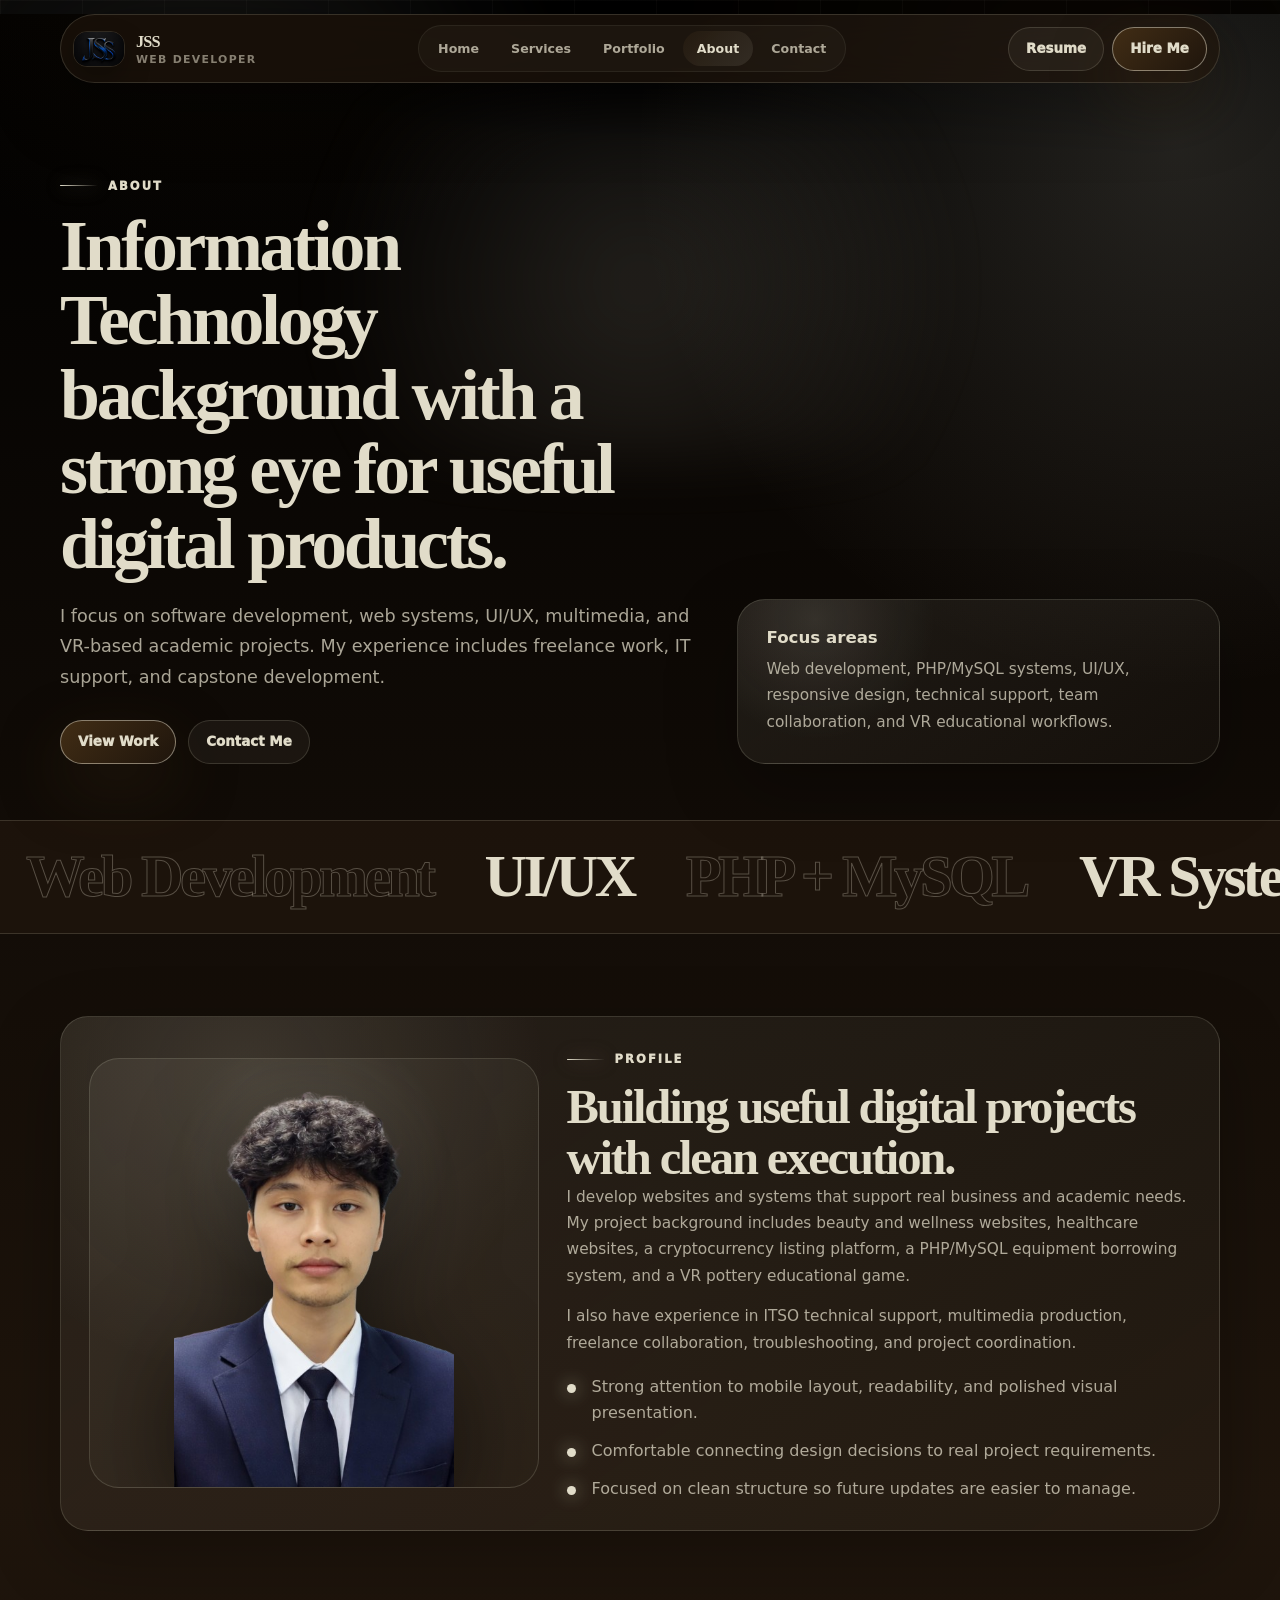
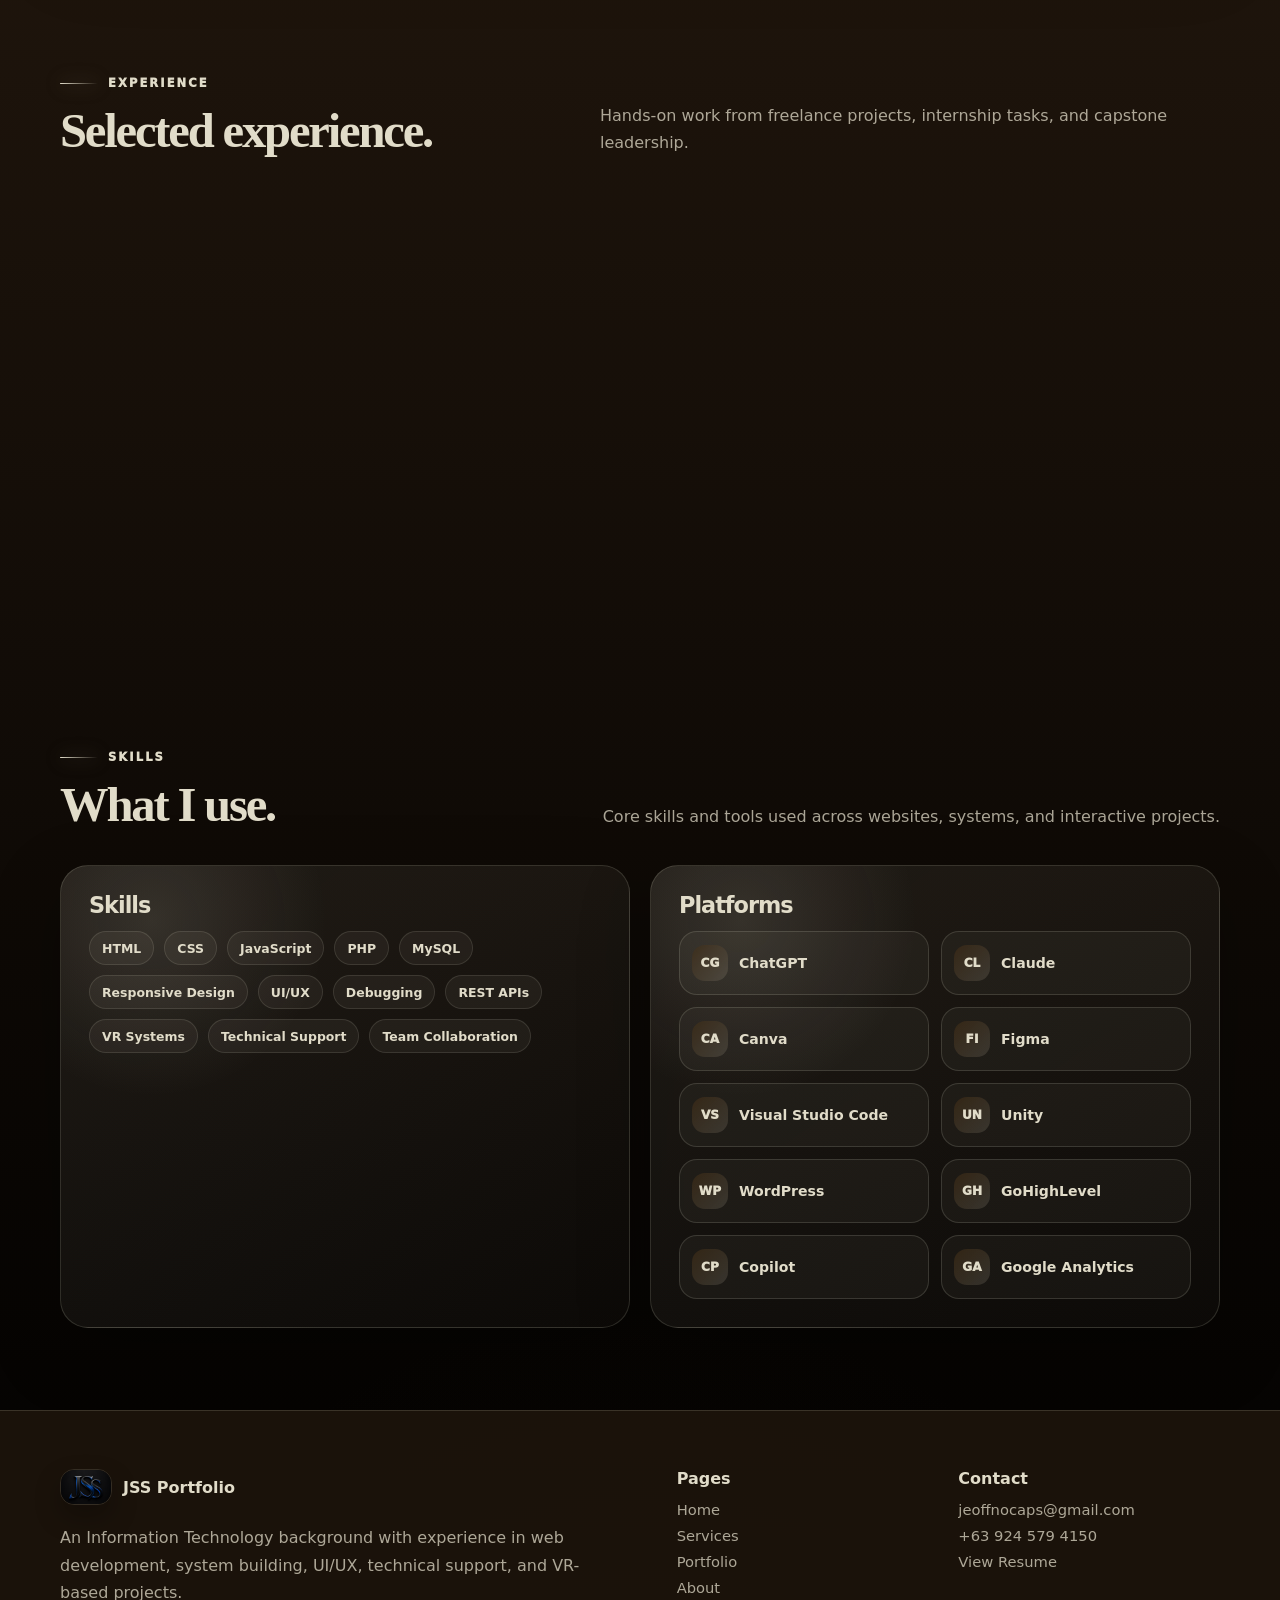
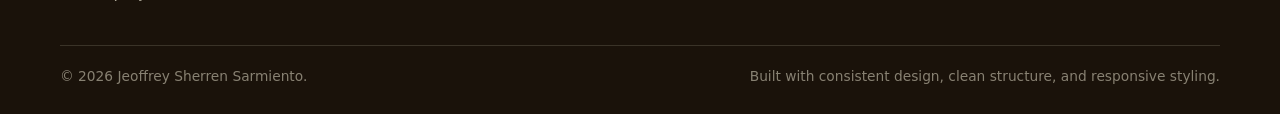
==== about.html @ bafed834 "Initial portfolio website upload Uploaded portfolio website including HTML, CSS, JavaScript, and ass" ====
<!DOCTYPE html>
<html lang="en">
<head>
  <meta charset="UTF-8">
  <meta name="viewport" content="width=device-width, initial-scale=1.0">
  <meta name="description" content="About Jeoffrey Sherren Sarmiento, web developer and Information Technology graduate.">
  <title>About | JSS Portfolio</title>
  <link rel="icon" href="./assets/favicon.svg" type="image/svg+xml">
  <link rel="stylesheet" href="./style.css">
</head>
<body data-page="about">
  <div class="loader" aria-hidden="true">
  <div class="loader-content"><b>JSS</b><span>Designing your first impression</span><i></i></div>
</div>
  <header class="header">
  <a class="brand" href="./index.html" aria-label="JSS home">
    <img src="./assets/jss-logo.png" alt="JSS logo">
    <span class="brand-copy"><strong>JSS</strong><small>Web Developer</small></span>
  </a>
  <button class="menu" type="button" aria-label="Open menu" aria-expanded="false"><span></span><span></span><span></span></button>
  <nav class="nav" aria-label="Main navigation">
    <a href="./index.html" data-nav="home">Home</a>
    <a href="./services.html" data-nav="services">Services</a>
    <a href="./portfolio.html" data-nav="portfolio">Portfolio</a>
    <a href="./about.html" data-nav="about">About</a>
    <a href="./contact.html" data-nav="contact">Contact</a>
  </nav>
  <div class="top-actions">
    <a class="resume-link" href="./assets/JSarmiento_RESUME.pdf" target="_blank" rel="noopener">Resume</a>
    <a class="btn btn-primary" href="./contact.html">Hire Me</a>
  </div>
</header>
  <main>

<section class="page-hero wrap">
  <div class="hero-inner">
    <div class="hero-copy"><span class="small-label">About</span><h1>Information Technology background with a strong eye for useful digital products.</h1><p class="lead">I focus on software development, web systems, UI/UX, multimedia, and VR-based academic projects. My experience includes freelance work, IT support, and capstone development.</p><div class="hero-actions"><a class="btn btn-primary" href="./portfolio.html">View Work</a><a class="btn btn-ghost" href="./contact.html">Contact Me</a></div></div>
    <div class="hero-note reveal"><b>Focus areas</b><p>Web development, PHP/MySQL systems, UI/UX, responsive design, technical support, team collaboration, and VR educational workflows.</p></div>
  </div>
</section>
<div class="marquee" aria-label="Capabilities moving from right to left">
  <div class="marquee-track">
    <span>Web Development</span><span>UI/UX</span><span>PHP + MySQL</span><span>VR Systems</span><span>Responsive Design</span><span>Technical Support</span>
    <span>Web Development</span><span>UI/UX</span><span>PHP + MySQL</span><span>VR Systems</span><span>Responsive Design</span><span>Technical Support</span>
  </div>
</div>
<section class="section wrap">
  <div class="about-card panel reveal">
    <div class="portrait-box"><img src="./assets/jeoffrey.png" alt="Jeoffrey Sherren Sarmiento portrait"></div>
    <div class="profile-copy"><span class="small-label">Profile</span><h2>Building useful digital projects with clean execution.</h2><p>I develop websites and systems that support real business and academic needs. My project background includes beauty and wellness websites, healthcare websites, a cryptocurrency listing platform, a PHP/MySQL equipment borrowing system, and a VR pottery educational game.</p><p>I also have experience in ITSO technical support, multimedia production, freelance collaboration, troubleshooting, and project coordination.</p><ul class="strength-list"><li>Strong attention to mobile layout, readability, and polished visual presentation.</li><li>Comfortable connecting design decisions to real project requirements.</li><li>Focused on clean structure so future updates are easier to manage.</li></ul></div>
  </div>
</section>
<section class="section wrap section-tight"><div class="section-head"><div><span class="small-label">Experience</span><h2>Selected experience.</h2></div><p>Hands-on work from freelance projects, internship tasks, and capstone leadership.</p></div><div class="timeline">
  <div class="timeline-item reveal"><time>2026</time><div><h3>IT Tech Intern — T.I.P. ITSO</h3><p>Developed the Automated Borrower’s Equipment Application using PHP and MySQL, assisted with computer lab equipment, support tasks, and IT operations.</p></div></div>
  <div class="timeline-item reveal"><time>2025 - 2026</time><div><h3>Lead Developer — Socials By John</h3><p>Collaborated on digital, creative, technical, multimedia, and client-based project tasks with troubleshooting and coordination responsibilities.</p></div></div>
  <div class="timeline-item reveal"><time>Capstone</time><div><h3>Pottery Immersive Atelier</h3><p>Led development and technical integration for a VR educational pottery game with tutorial and quest modes, grading, feedback, and interactive mechanics.</p></div></div>
</div></section>
<section class="section wrap section-tight"><div class="section-head"><div><span class="small-label">Skills</span><h2>What I use.</h2></div><p>Core skills and tools used across websites, systems, and interactive projects.</p></div><div class="grid-2"><div class="panel stack-card reveal"><h3>Skills</h3><div class="skill-grid"><span class="chip">HTML</span><span class="chip">CSS</span><span class="chip">JavaScript</span><span class="chip">PHP</span><span class="chip">MySQL</span><span class="chip">Responsive Design</span><span class="chip">UI/UX</span><span class="chip">Debugging</span><span class="chip">REST APIs</span><span class="chip">VR Systems</span><span class="chip">Technical Support</span><span class="chip">Team Collaboration</span></div></div><div class="panel stack-card reveal"><h3>Platforms</h3><div class="platform-grid two-col"><div class="platform-pill"><span class="platform-icon">CG</span><span>ChatGPT</span></div><div class="platform-pill"><span class="platform-icon">CL</span><span>Claude</span></div><div class="platform-pill"><span class="platform-icon">CA</span><span>Canva</span></div><div class="platform-pill"><span class="platform-icon">FI</span><span>Figma</span></div><div class="platform-pill"><span class="platform-icon">VS</span><span>Visual Studio Code</span></div><div class="platform-pill"><span class="platform-icon">UN</span><span>Unity</span></div><div class="platform-pill"><span class="platform-icon">WP</span><span>WordPress</span></div><div class="platform-pill"><span class="platform-icon">GH</span><span>GoHighLevel</span></div><div class="platform-pill"><span class="platform-icon">CP</span><span>Copilot</span></div><div class="platform-pill"><span class="platform-icon">GA</span><span>Google Analytics</span></div></div></div></div></section>
  </main>
  <footer class="footer">
  <div class="footer-inner">
    <div class="footer-top">
      <div>
        <a class="footer-logo" href="./index.html"><img src="./assets/jss-logo.png" alt="JSS logo"><b>JSS Portfolio</b></a>
        <p class="footer-text">An Information Technology background with experience in web development, system building, UI/UX, technical support, and VR-based projects.</p>
      </div>
      <div class="footer-links">
        <div>
          <h4>Pages</h4>
          <a href="./index.html">Home</a>
          <a href="./services.html">Services</a>
          <a href="./portfolio.html">Portfolio</a>
          <a href="./about.html">About</a>
        </div>
        <div>
          <h4>Contact</h4>
          <a href="mailto:jeoffnocaps@gmail.com">jeoffnocaps@gmail.com</a>
          <a href="tel:+639245794150">+63 924 579 4150</a>
          <a href="./assets/JSarmiento_RESUME.pdf" target="_blank" rel="noopener">View Resume</a>
        </div>
      </div>
    </div>
    <div class="copyright"><span>&copy; 2026 Jeoffrey Sherren Sarmiento.</span><span>Built with consistent design, clean structure, and responsive styling.</span></div>
  </div>
</footer>
  <script src="./script.js"></script>
</body>
</html>
---- style.css ----
:root {
  /* ColorHunt palette: #000000 #1F150C #412D15 #E1DCC9 */
  --bg: #000000;
  --bg-soft: #1F150C;
  --panel: rgba(31, 21, 12, 0.76);
  --panel-strong: rgba(31, 21, 12, 0.94);
  --panel-glass: rgba(225, 220, 201, 0.07);
  --ink: #E1DCC9;
  --silver: #E1DCC9;
  --muted: rgba(225, 220, 201, 0.74);
  --soft: rgba(225, 220, 201, 0.55);
  --line: rgba(225, 220, 201, 0.16);
  --line-strong: rgba(225, 220, 201, 0.42);
  --blue: #412D15;
  --blue-2: #1F150C;
  --cyan: #E1DCC9;
  --violet: #412D15;
  --green: #E1DCC9;
  --max: 1160px;
  --radius: 28px;
  --radius-lg: 36px;
  --shadow: 0 28px 90px rgba(0, 0, 0, 0.52);
  --shadow-blue: 0 24px 65px rgba(65, 45, 21, 0.35);
  --ease: cubic-bezier(0.2, 0.8, 0.2, 1);
}

* {
  box-sizing: border-box;
  margin: 0;
  padding: 0;
}

html {
  scroll-behavior: smooth;
  background: var(--bg);
}

body {
  min-height: 100vh;
  color: var(--ink);
  font-family: Inter, ui-sans-serif, system-ui, -apple-system, BlinkMacSystemFont, "Segoe UI", Arial, sans-serif;
  background:
    radial-gradient(circle at 18% -8%, rgba(65, 45, 21, 0.28), transparent 32rem),
    radial-gradient(circle at 92% 4%, rgba(225, 220, 201, 0.15), transparent 34rem),
    radial-gradient(circle at 50% 105%, rgba(65, 45, 21, 0.11), transparent 36rem),
    linear-gradient(180deg, #000000 0%, #1F150C 45%, #000000 100%);
  overflow-x: hidden;
}

body::before {
  content: "";
  position: fixed;
  inset: 0;
  z-index: -3;
  pointer-events: none;
  background-image:
    linear-gradient(rgba(225, 220, 201,0.035) 1px, transparent 1px),
    linear-gradient(90deg, rgba(225, 220, 201,0.035) 1px, transparent 1px);
  background-size: 82px 82px;
  mask-image: linear-gradient(to bottom, #000 0%, transparent 82%);
}

body::after {
  content: "";
  position: fixed;
  inset: -18% -12%;
  z-index: -2;
  pointer-events: none;
  background:
    radial-gradient(circle at 24% 26%, rgba(225, 220, 201, 0.11), transparent 24rem),
    radial-gradient(circle at 76% 18%, rgba(65, 45, 21, 0.12), transparent 26rem),
    conic-gradient(from 160deg at 50% 50%, transparent, rgba(225, 220, 201, 0.08), transparent, rgba(65, 45, 21, 0.08), transparent);
  filter: blur(22px);
  opacity: 0.8;
  animation: ambientDrift 16s var(--ease) infinite alternate;
}

body.nav-open {
  overflow: hidden;
}

::selection {
  background: rgba(225, 220, 201, 0.32);
  color: #E1DCC9;
}

a {
  color: inherit;
  text-decoration: none;
}

img {
  display: block;
  max-width: 100%;
}

button,
input,
textarea,
select {
  font: inherit;
}

button {
  color: inherit;
}

main {
  position: relative;
  z-index: 1;
}

.wrap {
  width: min(calc(100% - 34px), var(--max));
  margin-inline: auto;
}

.section {
  padding: 82px 0;
}

.section-tight {
  padding-top: 56px;
}

.blue,
.text-gradient {
  color: var(--cyan);
}

.text-gradient {
  background: linear-gradient(120deg, #E1DCC9 0%, #E1DCC9 30%, #412D15 55%, #E1DCC9 82%, #E1DCC9 100%);
  background-size: 200% auto;
  -webkit-background-clip: text;
  background-clip: text;
  color: transparent;
  animation: textShine 7s linear infinite;
}

p {
  color: var(--muted);
  line-height: 1.72;
}

.lead {
  max-width: 720px;
  font-size: clamp(1rem, 1.4vw, 1.1rem);
}

h1,
h2,
h3 {
  line-height: 1.04;
  letter-spacing: -0.045em;
}

h1,
h2 {
  font-family: Georgia, "Times New Roman", serif;
  font-weight: 800;
}

h1 {
  font-size: clamp(2.45rem, 5.6vw, 5.5rem);
  max-width: 920px;
}

h2 {
  font-size: clamp(1.9rem, 3.8vw, 3.35rem);
}

h3 {
  font-size: clamp(1.1rem, 1.75vw, 1.45rem);
  color: #E1DCC9;
}

.small-label {
  display: inline-flex;
  align-items: center;
  gap: 10px;
  margin-bottom: 16px;
  color: var(--cyan);
  font-size: 0.72rem;
  font-weight: 950;
  letter-spacing: 0.18em;
  text-transform: uppercase;
}

.small-label::before {
  content: "";
  width: 38px;
  height: 1px;
  border-radius: 999px;
  background: linear-gradient(90deg, var(--cyan), transparent);
  box-shadow: 0 0 18px rgba(225, 220, 201, 0.5);
}

/* Loader */
.loader {
  position: fixed;
  inset: 0;
  z-index: 9999;
  display: grid;
  place-items: center;
  min-height: 100vh;
  min-height: 100svh;
  overflow: hidden;
  background:
    radial-gradient(circle at 50% 42%, rgba(65, 45, 21, 0.24), transparent 24rem),
    radial-gradient(circle at 50% 58%, rgba(225, 220, 201, 0.12), transparent 18rem),
    #000000;
  opacity: 1;
  visibility: visible;
  transition: opacity 0.75s var(--ease), visibility 0.75s var(--ease), transform 0.75s var(--ease);
}

.loader::before,
.loader::after {
  content: "";
  position: absolute;
  border-radius: 50%;
  pointer-events: none;
}

.loader::before {
  width: min(360px, 72vw);
  height: min(360px, 72vw);
  border: 1px solid rgba(225, 220, 201, 0.08);
  background: conic-gradient(from 0deg, transparent, rgba(225, 220, 201, 0.55), transparent 38%, rgba(65, 45, 21, 0.38), transparent 72%);
  filter: drop-shadow(0 0 34px rgba(225, 220, 201, 0.28));
  animation: spin 4.8s linear infinite;
}

.loader::after {
  width: min(250px, 58vw);
  height: min(250px, 58vw);
  background: radial-gradient(circle, rgba(225, 220, 201, 0.1), transparent 65%);
  animation: loaderPulse 1.7s var(--ease) infinite alternate;
}

.loader-content {
  position: relative;
  z-index: 1;
  display: flex;
  flex-direction: column;
  align-items: center;
  justify-content: center;
  width: 100%;
  text-align: center;
  transform: translateY(0);
}

.loader-content b {
  display: block;
  font-family: Georgia, "Times New Roman", serif;
  font-size: clamp(4rem, 13vw, 8.5rem);
  line-height: 0.9;
  letter-spacing: -0.12em;
  background: linear-gradient(115deg, #E1DCC9 0%, #412D15 34%, #E1DCC9 58%, #412D15 74%, #E1DCC9 100%);
  background-size: 230% auto;
  -webkit-background-clip: text;
  background-clip: text;
  color: transparent;
  filter: drop-shadow(0 28px 46px rgba(65, 45, 21, 0.24));
  animation: textShine 2.9s linear infinite;
}

.loader-content span {
  margin-top: 18px;
  color: var(--muted);
  font-size: 0.78rem;
  font-weight: 800;
  letter-spacing: 0.18em;
  text-transform: uppercase;
}

.loader-content i {
  display: block;
  width: min(250px, 62vw);
  height: 3px;
  margin-top: 24px;
  border-radius: 999px;
  overflow: hidden;
  background: rgba(225, 220, 201, 0.08);
}

.loader-content i::before {
  content: "";
  display: block;
  width: 45%;
  height: 100%;
  border-radius: inherit;
  background: linear-gradient(90deg, transparent, #E1DCC9, #412D15, #E1DCC9, transparent);
  animation: loadSweep 1.25s var(--ease) infinite;
}

.loader.hide {
  opacity: 0;
  visibility: hidden;
  transform: scale(1.04);
}

/* Header */
.header {
  position: sticky;
  top: 14px;
  z-index: 80;
  isolation: isolate;
  width: min(calc(100% - 28px), var(--max));
  margin: 14px auto 0;
  padding: 10px 12px;
  display: flex;
  align-items: center;
  justify-content: space-between;
  gap: 12px;
  border: 1px solid var(--line);
  border-radius: 999px;
  background: rgba(31, 21, 12, 0.68);
  -webkit-backdrop-filter: blur(22px);
  backdrop-filter: blur(22px);
  box-shadow: 0 22px 70px rgba(0, 0, 0, 0.35);
  transition: background 0.28s var(--ease), border-color 0.28s var(--ease), transform 0.28s var(--ease);
}

.header.scrolled {
  background: rgba(31, 21, 12, 0.86);
  border-color: rgba(225, 220, 201, 0.22);
}

.brand {
  display: inline-flex;
  align-items: center;
  gap: 11px;
  min-width: 170px;
}

.brand img,
.footer-logo img {
  width: 52px;
  height: 36px;
  object-fit: cover;
  border: 1px solid rgba(225, 220, 201, 0.13);
  border-radius: 14px;
  box-shadow: 0 12px 26px rgba(0, 0, 0, 0.25);
}

.brand-copy {
  display: grid;
  gap: 1px;
}

.brand strong {
  font-family: Georgia, "Times New Roman", serif;
  font-size: 1.02rem;
  letter-spacing: -0.05em;
}

.brand small {
  color: var(--soft);
  font-size: 0.68rem;
  font-weight: 800;
  letter-spacing: 0.12em;
  text-transform: uppercase;
}

.nav {
  display: flex;
  align-items: center;
  gap: 4px;
  padding: 5px;
  border: 1px solid rgba(225, 220, 201, 0.075);
  border-radius: 999px;
  background: rgba(225, 220, 201, 0.035);
  z-index: 999;
}

.nav a {
  display: block;
  padding: 10px 14px;
  border-radius: 999px;
  color: var(--muted);
  font-size: 0.79rem;
  font-weight: 900;
  transition: color 0.25s var(--ease), background 0.25s var(--ease), transform 0.25s var(--ease);
}

.nav a:hover,
.nav a.active {
  color: #E1DCC9;
  background: linear-gradient(135deg, rgba(65, 45, 21, 0.22), rgba(225, 220, 201, 0.11));
}

.nav a:hover {
  transform: translateY(-1px);
}

.top-actions {
  display: flex;
  align-items: center;
  gap: 8px;
}

.resume-link,
.btn {
  position: relative;
  isolation: isolate;
  overflow: hidden;
  display: inline-flex;
  align-items: center;
  justify-content: center;
  gap: 9px;
  min-height: 44px;
  padding: 0 17px;
  border: 1px solid var(--line);
  border-radius: 999px;
  color: #E1DCC9;
  font-size: 0.84rem;
  font-weight: 950;
  white-space: nowrap;
  transition: transform 0.3s var(--ease), border-color 0.3s var(--ease), box-shadow 0.3s var(--ease), background 0.3s var(--ease);
}

.resume-link::before,
.btn::before {
  content: "";
  position: absolute;
  inset: 0;
  z-index: -1;
  background: linear-gradient(115deg, transparent 0%, rgba(225, 220, 201, 0.16) 45%, transparent 58%);
  transform: translateX(-120%);
  transition: transform 0.5s var(--ease);
}

.resume-link {
  background: rgba(225, 220, 201, 0.055);
}

.btn-primary {
  border-color: rgba(225, 220, 201, 0.5);
  background: linear-gradient(135deg, #412D15, #1F150C);
  box-shadow: var(--shadow-blue);
}

.btn-ghost {
  background: rgba(225, 220, 201, 0.055);
}

.resume-link:hover,
.btn:hover {
  transform: translateY(-3px);
  border-color: rgba(225, 220, 201, 0.55);
  box-shadow: 0 22px 50px rgba(0, 0, 0, 0.28);
}

.resume-link:hover::before,
.btn:hover::before {
  transform: translateX(120%);
}

.menu {
  position: relative;
  z-index: 1000;
  display: none;
  width: 44px;
  height: 44px;
  flex: 0 0 44px;
  align-items: center;
  justify-content: center;
  flex-direction: column;
  gap: 5px;
  border: 0;
  border-radius: 50%;
  background: rgba(225, 220, 201, 0.08);
  cursor: pointer;
  transition: background 0.25s var(--ease), transform 0.25s var(--ease);
}

.menu span {
  display: block;
  width: 18px;
  height: 2px;
  border-radius: 999px;
  background: #E1DCC9;
  transition: transform 0.25s var(--ease), opacity 0.25s var(--ease);
}

.menu.active {
  background: rgba(65, 45, 21, 0.3);
}

.menu.active span:nth-child(1) {
  transform: translateY(7px) rotate(45deg);
}

.menu.active span:nth-child(2) {
  opacity: 0;
}

.menu.active span:nth-child(3) {
  transform: translateY(-7px) rotate(-45deg);
}

/* Hero */
.home-hero,
.page-hero {
  position: relative;
  padding: 88px 0 56px;
}

.home-hero::before,
.page-hero::before {
  content: "";
  position: absolute;
  left: 50%;
  top: 20px;
  width: min(860px, 92vw);
  height: 360px;
  transform: translateX(-50%);
  border-radius: 999px;
  background: radial-gradient(circle, rgba(225, 220, 201, 0.13), transparent 70%);
  filter: blur(30px);
  pointer-events: none;
  z-index: -1;
}

.hero-inner {
  display: grid;
  grid-template-columns: minmax(0, 1.08fr) minmax(330px, 0.82fr);
  gap: 42px;
  align-items: center;
}

.page-hero .hero-inner {
  align-items: end;
}

.hero-copy {
  position: relative;
}

.hero-copy .lead,
.page-hero .lead {
  margin-top: 20px;
}

.hero-actions {
  display: flex;
  flex-wrap: wrap;
  gap: 12px;
  margin-top: 28px;
}

.hero-highlights,
.metrics {
  display: grid;
  grid-template-columns: repeat(3, 1fr);
  gap: 12px;
  margin-top: 30px;
}

.highlight-pill,
.metric {
  border: 1px solid var(--line);
  border-radius: 20px;
  background: rgba(225, 220, 201, 0.045);
  padding: 15px;
  min-height: 88px;
}

.highlight-pill b,
.metric b {
  display: block;
  color: #E1DCC9;
  font-family: Georgia, "Times New Roman", serif;
  font-size: 1.6rem;
  letter-spacing: -0.06em;
}

.highlight-pill span,
.metric span {
  display: block;
  margin-top: 5px;
  color: var(--muted);
  font-size: 0.78rem;
  font-weight: 800;
}

.hero-showcase {
  position: relative;
  min-height: 520px;
}

.showcase-card,
.hero-note,
.panel,
.contact-card,
.resume-panel,
.timeline-item,
.full-service-card,
.mini-service-card {
  position: relative;
  overflow: hidden;
  border: 1px solid var(--line);
  background:
    radial-gradient(circle at 16% 12%, rgba(225, 220, 201, 0.12), transparent 28%),
    linear-gradient(145deg, rgba(225, 220, 201, 0.085), rgba(225, 220, 201, 0.026));
  box-shadow: 0 24px 70px rgba(0, 0, 0, 0.28);
}

.showcase-card::before,
.hero-note::before,
.panel::before,
.contact-card::before,
.resume-panel::before,
.timeline-item::before,
.full-service-card::before,
.mini-service-card::before,
.portfolio-card::before {
  content: "";
  position: absolute;
  inset: 0;
  pointer-events: none;
  background: linear-gradient(115deg, transparent 0%, rgba(225, 220, 201, 0.07) 42%, transparent 58%);
  opacity: 0;
  transform: translateX(-20%);
  transition: opacity 0.35s var(--ease), transform 0.6s var(--ease);
}

.showcase-card:hover::before,
.hero-note:hover::before,
.panel:hover::before,
.contact-card:hover::before,
.resume-panel:hover::before,
.timeline-item:hover::before,
.full-service-card:hover::before,
.mini-service-card:hover::before,
.portfolio-card:hover::before {
  opacity: 1;
  transform: translateX(20%);
}

.showcase-card--main {
  position: absolute;
  inset: 0 0 86px 0;
  display: flex;
  flex-direction: column;
  justify-content: space-between;
  padding: 28px;
  border-radius: 38px;
}

.showcase-visual {
  position: relative;
  display: grid;
  place-items: center;
  min-height: 280px;
  border: 1px solid rgba(225, 220, 201, 0.1);
  border-radius: 30px;
  background:
    radial-gradient(circle at 50% 45%, rgba(225, 220, 201, 0.16), transparent 38%),
    rgba(225, 220, 201, 0.04);
}

.showcase-visual img {
  width: min(230px, 58vw);
  border-radius: 26px;
  filter: drop-shadow(0 28px 40px rgba(0, 0, 0, 0.42));
  animation: floatSoft 5s var(--ease) infinite alternate;
}

.orb {
  position: absolute;
  width: 76px;
  height: 76px;
  border-radius: 50%;
  background: radial-gradient(circle at 30% 30%, #E1DCC9, var(--cyan) 28%, rgba(65, 45, 21, 0.4) 68%, transparent 70%);
  filter: blur(0.2px) drop-shadow(0 0 32px rgba(225, 220, 201, 0.38));
  opacity: 0.78;
}

.orb-one {
  top: 28px;
  right: 34px;
  animation: floatSoft 4.4s var(--ease) infinite alternate;
}

.orb-two {
  left: 36px;
  bottom: 34px;
  width: 52px;
  height: 52px;
  opacity: 0.58;
  animation: floatSoft 5.5s var(--ease) infinite alternate-reverse;
}

.showcase-meta {
  display: grid;
  grid-template-columns: 1fr 1fr;
  gap: 12px;
  margin-top: 20px;
}

.showcase-meta span,
.deliverable-list span {
  display: inline-flex;
  align-items: center;
  gap: 8px;
  min-height: 42px;
  padding: 10px 12px;
  border: 1px solid rgba(225, 220, 201, 0.1);
  border-radius: 16px;
  color: var(--silver);
  font-size: 0.82rem;
  font-weight: 850;
  background: rgba(225, 220, 201, 0.045);
}

.availability-card {
  position: absolute;
  right: 14px;
  bottom: 0;
  width: min(330px, calc(100% - 28px));
  padding: 22px;
  border-radius: 28px;
  border: 1px solid rgba(225, 220, 201, 0.26);
  background: rgba(31, 21, 12, 0.82);
  -webkit-backdrop-filter: blur(16px);
  backdrop-filter: blur(16px);
  box-shadow: var(--shadow);
}

.availability-card b {
  display: block;
  margin-bottom: 8px;
  color: #E1DCC9;
}

.status-dot {
  display: inline-block;
  width: 10px;
  height: 10px;
  margin-right: 8px;
  border-radius: 50%;
  background: var(--green);
  box-shadow: 0 0 0 6px rgba(225, 220, 201, 0.12), 0 0 24px rgba(225, 220, 201, 0.58);
  animation: pulseDot 1.6s var(--ease) infinite;
}

.hero-note {
  border-radius: var(--radius);
  padding: 28px;
}

.hero-note b {
  display: block;
  margin-bottom: 9px;
  color: #E1DCC9;
  font-size: 1.04rem;
}

.hero-note p {
  margin: 0;
  font-size: 0.96rem;
}

/* Marquee */
.marquee {
  border-block: 1px solid var(--line);
  background: rgba(31, 21, 12, 0.78);
  overflow: hidden;
  white-space: nowrap;
}

.marquee-track {
  display: flex;
  width: max-content;
  will-change: transform;
  animation: tickerRTL 28s linear infinite;
}

.marquee:hover .marquee-track {
  animation-play-state: paused;
}

.marquee span {
  padding: 22px 26px;
  color: transparent;
  -webkit-text-stroke: 1px rgba(225, 220, 201, 0.3);
  font-family: Georgia, "Times New Roman", serif;
  font-size: clamp(1.8rem, 4.6vw, 3.8rem);
  font-weight: 900;
  letter-spacing: -0.06em;
}

.marquee span:nth-child(even) {
  color: #E1DCC9;
  -webkit-text-stroke: 0;
}

/* Sections and cards */
.section-head {
  display: flex;
  align-items: end;
  justify-content: space-between;
  gap: 26px;
  margin-bottom: 34px;
}

.section-head p {
  max-width: 620px;
}

.grid-2,
.grid-3,
.grid-4 {
  display: grid;
  gap: 20px;
}

.grid-2 {
  grid-template-columns: repeat(2, 1fr);
}

.grid-3 {
  grid-template-columns: repeat(3, 1fr);
}

.grid-4 {
  grid-template-columns: repeat(4, 1fr);
}

.panel {
  min-height: 100%;
  border-radius: var(--radius);
  padding: 28px;
  transition: transform 0.32s var(--ease), border-color 0.32s var(--ease), box-shadow 0.32s var(--ease);
}

.panel:hover,
.full-service-card:hover,
.mini-service-card:hover,
.contact-card:hover,
.timeline-item:hover {
  transform: translateY(-6px);
  border-color: var(--line-strong);
  box-shadow: 0 34px 90px rgba(0, 0, 0, 0.34);
}

.value-card,
.service-card,
.process-card {
  display: grid;
  gap: 15px;
}

.value-card .icon,
.service-card .num,
.process-card .step,
.num-pill {
  width: 48px;
  height: 48px;
  display: inline-flex;
  align-items: center;
  justify-content: center;
  border: 1px solid rgba(225, 220, 201, 0.42);
  border-radius: 16px;
  color: #E1DCC9;
  font-weight: 950;
  background: linear-gradient(135deg, rgba(65, 45, 21, 0.75), rgba(225, 220, 201, 0.16));
  box-shadow: 0 14px 30px rgba(65, 45, 21, 0.18);
}

.value-card p,
.service-card p,
.process-card p,
.panel p {
  font-size: 0.96rem;
}

.featured-grid,
.portfolio-grid {
  display: grid;
  grid-template-columns: repeat(2, 1fr);
  gap: 22px;
}

.featured-grid {
  grid-template-columns: 1.1fr 0.9fr;
}

.featured-grid .portfolio-card:first-child {
  grid-row: span 2;
}

.featured-grid .portfolio-card:first-child .portfolio-img {
  aspect-ratio: 16 / 10.7;
}

.stack-card {
  min-height: 100%;
}

.stack-card h3,
.panel h3,
.contact-card h2 {
  margin-bottom: 14px;
}

.skill-grid,
.tag-row,
.deliverable-list,
.tool-list {
  display: flex;
  flex-wrap: wrap;
  gap: 10px;
}

.chip,
.tag,
.tool-list span,
.service-tag-list span,
.mini-tags span {
  display: inline-flex;
  align-items: center;
  min-height: 34px;
  padding: 8px 12px;
  border: 1px solid rgba(225, 220, 201, 0.13);
  border-radius: 999px;
  color: var(--silver);
  font-size: 0.78rem;
  font-weight: 850;
  background: rgba(225, 220, 201, 0.045);
}

.chip {
  background: rgba(225, 220, 201, 0.055);
}

.platform-grid {
  display: grid;
  grid-template-columns: repeat(5, 1fr);
  gap: 12px;
}

.platform-grid.two-col {
  grid-template-columns: repeat(2, 1fr);
}

.platform-pill {
  display: flex;
  align-items: center;
  gap: 11px;
  min-height: 64px;
  padding: 12px;
  border: 1px solid var(--line);
  border-radius: 18px;
  background: rgba(225, 220, 201, 0.045);
  transition: transform 0.28s var(--ease), border-color 0.28s var(--ease), background 0.28s var(--ease);
}

.platform-pill:hover {
  transform: translateY(-4px);
  border-color: rgba(225, 220, 201, 0.4);
  background: rgba(225, 220, 201, 0.055);
}

.platform-icon {
  width: 36px;
  height: 36px;
  flex: 0 0 36px;
  display: grid;
  place-items: center;
  border-radius: 13px;
  color: #E1DCC9;
  font-size: 0.76rem;
  font-weight: 950;
  background: linear-gradient(135deg, rgba(65, 45, 21, 0.62), rgba(225, 220, 201, 0.14));
}

.platform-pill span:last-child {
  color: var(--silver);
  font-size: 0.88rem;
  font-weight: 850;
}

/* Services */
.services-clean-section {
  padding-top: 62px;
}

.services-clean-grid {
  display: grid;
  grid-template-columns: repeat(2, 1fr);
  gap: 22px;
}

.full-service-card,
.mini-service-card {
  border-radius: var(--radius);
  padding: 30px;
  transition: transform 0.32s var(--ease), border-color 0.32s var(--ease), box-shadow 0.32s var(--ease);
}

.full-service-card {
  min-height: 310px;
}

.full-service-head,
.mini-card-top {
  display: flex;
  align-items: center;
  gap: 16px;
  margin-bottom: 22px;
}

.full-service-head h3,
.mini-card-top h3 {
  margin: 0;
}

.service-tag-list,
.mini-tags {
  margin-top: 26px;
}

.deliverable-list {
  margin-top: 22px;
}

/* Portfolio */
.portfolio-group {
  margin-bottom: 62px;
}

.portfolio-group:last-child {
  margin-bottom: 0;
}

.group-title {
  display: flex;
  align-items: end;
  justify-content: space-between;
  gap: 22px;
  margin-bottom: 24px;
  padding-bottom: 18px;
  border-bottom: 1px solid var(--line);
}

.group-title p {
  max-width: 580px;
}

.portfolio-card {
  position: relative;
  display: block;
  overflow: hidden;
  border: 1px solid var(--line);
  border-radius: var(--radius);
  background: rgba(225, 220, 201, 0.045);
  box-shadow: 0 24px 70px rgba(0, 0, 0, 0.24);
  transition: transform 0.34s var(--ease), border-color 0.34s var(--ease), box-shadow 0.34s var(--ease);
}

.portfolio-card.clickable:hover,
.portfolio-card:hover {
  transform: translateY(-7px);
  border-color: rgba(225, 220, 201, 0.42);
  box-shadow: 0 36px 95px rgba(0, 0, 0, 0.38);
}

.portfolio-img {
  position: relative;
  aspect-ratio: 16 / 8.9;
  overflow: hidden;
  background: #1F150C;
}

.portfolio-img::after {
  content: "";
  position: absolute;
  inset: 0;
  pointer-events: none;
  background: linear-gradient(180deg, transparent 50%, rgba(31, 21, 12, 0.42));
}

.portfolio-img img {
  width: 100%;
  height: 100%;
  object-fit: cover;
  filter: saturate(1.06) contrast(1.03);
  transition: transform 0.62s var(--ease), filter 0.62s var(--ease);
}

.portfolio-card:hover .portfolio-img img {
  transform: scale(1.055);
  filter: saturate(1.16) contrast(1.05);
}

.portfolio-body {
  padding: 23px;
}

.portfolio-top {
  display: flex;
  align-items: flex-start;
  justify-content: space-between;
  gap: 16px;
  margin-bottom: 10px;
}

.portfolio-body p {
  font-size: 0.94rem;
}

.status {
  display: inline-flex;
  align-items: center;
  gap: 7px;
  white-space: nowrap;
  color: var(--cyan);
  font-size: 0.7rem;
  font-weight: 950;
  text-transform: uppercase;
  letter-spacing: 0.12em;
}

.status::before {
  content: "";
  width: 8px;
  height: 8px;
  border-radius: 50%;
  background: var(--green);
  box-shadow: 0 0 16px rgba(225, 220, 201, 0.7);
}

.status.private {
  color: #E1DCC9;
}

.status.private::before {
  background: #412D15;
  box-shadow: none;
}

.tag-row {
  margin-top: 17px;
}

/* About */
.about-card {
  display: grid;
  grid-template-columns: 0.72fr 1fr;
  gap: 28px;
  align-items: center;
}

.portrait-box {
  min-height: 430px;
  display: flex;
  align-items: end;
  justify-content: center;
  overflow: hidden;
  border: 1px solid var(--line);
  border-radius: 30px;
  background:
    radial-gradient(circle at 50% 24%, rgba(225, 220, 201, 0.16), transparent 34%),
    linear-gradient(145deg, rgba(225, 220, 201, 0.08), rgba(225, 220, 201, 0.02));
}

.portrait-box img {
  max-height: 416px;
  object-fit: contain;
  filter: drop-shadow(0 28px 48px rgba(0, 0, 0, 0.55));
}

.profile-copy p + p {
  margin-top: 14px;
}

.timeline {
  display: grid;
  gap: 16px;
}

.timeline-item {
  display: grid;
  grid-template-columns: 150px 1fr;
  gap: 20px;
  border-radius: 24px;
  padding: 20px;
  transition: transform 0.32s var(--ease), border-color 0.32s var(--ease), box-shadow 0.32s var(--ease);
}

.timeline-item time {
  color: var(--cyan);
  font-size: 0.82rem;
  font-weight: 950;
  letter-spacing: 0.08em;
  text-transform: uppercase;
}

.timeline-item h3 {
  margin-bottom: 7px;
}

.strength-list {
  display: grid;
  gap: 12px;
  margin-top: 18px;
}

.strength-list li {
  list-style: none;
  position: relative;
  padding-left: 25px;
  color: var(--muted);
  line-height: 1.62;
}

.strength-list li::before {
  content: "";
  position: absolute;
  left: 0;
  top: 0.62em;
  width: 9px;
  height: 9px;
  border-radius: 50%;
  background: var(--cyan);
  box-shadow: 0 0 18px rgba(225, 220, 201, 0.68);
}

/* Contact */
.contact-layout {
  display: grid;
  grid-template-columns: 0.82fr 1fr;
  gap: 22px;
  align-items: start;
}

.contact-card {
  border-radius: var(--radius);
  padding: 28px;
}

.contact-list {
  display: grid;
  gap: 13px;
  margin-top: 22px;
}

.contact-list a,
.contact-list span {
  display: flex;
  align-items: center;
  justify-content: space-between;
  gap: 12px;
  min-height: 54px;
  padding: 14px 16px;
  border: 1px solid var(--line);
  border-radius: 18px;
  color: var(--silver);
  background: rgba(225, 220, 201, 0.045);
  transition: transform 0.26s var(--ease), border-color 0.26s var(--ease), background 0.26s var(--ease);
}

.contact-list a:hover {
  transform: translateX(5px);
  border-color: rgba(225, 220, 201, 0.42);
  background: rgba(225, 220, 201, 0.055);
}

.form {
  display: grid;
  gap: 13px;
}

.input {
  width: 100%;
  min-height: 52px;
  border: 1px solid var(--line);
  border-radius: 18px;
  background: rgba(225, 220, 201, 0.06);
  color: #E1DCC9;
  padding: 14px 16px;
  outline: none;
  transition: border-color 0.25s var(--ease), box-shadow 0.25s var(--ease), background 0.25s var(--ease);
}

.input::placeholder {
  color: rgba(225, 220, 201, 0.72);
}

.input:focus {
  border-color: rgba(225, 220, 201, 0.58);
  background: rgba(225, 220, 201, 0.075);
  box-shadow: 0 0 0 4px rgba(225, 220, 201, 0.09);
}

textarea.input {
  min-height: 150px;
  resize: vertical;
}

select.input {
  color-scheme: dark;
  background-color: #1F150C;
  color: #E1DCC9;
}

select.input option {
  background-color: #1F150C;
  color: #E1DCC9;
}

select.input option:checked,
select.input option:hover {
  background-color: var(--blue);
  color: #E1DCC9;
}

/* CTA and footer */
.resume-panel {
  display: flex;
  align-items: center;
  justify-content: space-between;
  gap: 24px;
  padding: 32px;
  border-radius: var(--radius-lg);
}

.footer {
  position: relative;
  z-index: 1;
  padding: 58px 0 30px;
  border-top: 1px solid var(--line);
  background: rgba(31, 21, 12, 0.86);
}

.footer-inner {
  width: min(calc(100% - 34px), var(--max));
  margin-inline: auto;
}

.footer-top {
  display: grid;
  grid-template-columns: 1fr 0.92fr;
  gap: 26px;
}

.footer-logo {
  display: inline-flex;
  align-items: center;
  gap: 11px;
  color: #E1DCC9;
  font-weight: 950;
}

.footer-text {
  max-width: 550px;
  margin-top: 15px;
}

.footer-links {
  display: grid;
  grid-template-columns: 1fr 1fr;
  gap: 20px;
}

.footer-links h4 {
  margin-bottom: 13px;
  color: #E1DCC9;
}

.footer-links a {
  display: block;
  color: var(--muted);
  margin: 9px 0;
  font-size: 0.92rem;
  transition: color 0.25s var(--ease), transform 0.25s var(--ease);
}

.footer-links a:hover {
  color: #E1DCC9;
  transform: translateX(4px);
}

.copyright {
  display: flex;
  justify-content: space-between;
  gap: 18px;
  margin-top: 38px;
  padding-top: 22px;
  border-top: 1px solid var(--line);
  color: var(--soft);
  font-size: 0.86rem;
}

/* Reveal animation */
.reveal {
  opacity: 0;
  transform: translateY(24px) scale(0.985);
  filter: blur(7px);
  transition: opacity 0.76s var(--ease), transform 0.76s var(--ease), filter 0.76s var(--ease);
}

.reveal.show {
  opacity: 1;
  transform: none;
  filter: blur(0);
}

.site-ready .hero-copy {
  animation: fadeUp 0.82s var(--ease) both;
}

.site-ready .hero-showcase {
  animation: fadeUp 0.9s var(--ease) 0.12s both;
}

/* Keyframes */
@keyframes ambientDrift {
  0% { transform: translate3d(-1.5%, -1%, 0) rotate(0deg) scale(1); }
  100% { transform: translate3d(1.5%, 1%, 0) rotate(6deg) scale(1.04); }
}

@keyframes spin {
  to { transform: rotate(360deg); }
}

@keyframes loaderPulse {
  from { transform: scale(0.92); opacity: 0.52; }
  to { transform: scale(1.08); opacity: 0.88; }
}

@keyframes textShine {
  to { background-position: 200% center; }
}

@keyframes loadSweep {
  0% { transform: translateX(-120%); }
  100% { transform: translateX(245%); }
}

@keyframes tickerRTL {
  0% { transform: translateX(0); }
  100% { transform: translateX(-50%); }
}

@keyframes floatSoft {
  from { transform: translateY(0); }
  to { transform: translateY(-14px); }
}

@keyframes pulseDot {
  0%, 100% { transform: scale(1); opacity: 0.92; }
  50% { transform: scale(0.72); opacity: 0.62; }
}

@keyframes fadeUp {
  from { opacity: 0; transform: translateY(18px); filter: blur(6px); }
  to { opacity: 1; transform: none; filter: blur(0); }
}

/* Responsive */
@media (max-width: 980px) {
  .header {
    align-items: center;
    border-radius: 28px;
  }

  .menu {
    display: flex;
    order: 3;
  }

  .nav {
    position: absolute;
    left: 12px;
    right: 12px;
    top: 68px;
    display: flex;
    flex-direction: column;
    align-items: stretch;
    gap: 7px;
    padding: 12px;
    border-radius: 24px;
    background: rgba(31, 21, 12, 0.96);
    -webkit-backdrop-filter: blur(20px);
    backdrop-filter: blur(20px);
    pointer-events: none;
    opacity: 0;
    transform: translateY(-10px) scale(0.985);
    box-shadow: 0 28px 70px rgba(0, 0, 0, 0.46);
    transition: opacity 0.24s var(--ease), transform 0.24s var(--ease);
  }

  .nav.open {
    pointer-events: auto;
    opacity: 1;
    transform: translateY(0) scale(1);
  }

  .nav a {
    min-height: 46px;
    display: flex;
    align-items: center;
    justify-content: center;
    width: 100%;
  }

  .top-actions {
    display: none;
  }

  .hero-inner,
  .page-hero .hero-inner,
  .grid-2,
  .grid-3,
  .grid-4,
  .footer-top,
  .contact-layout,
  .about-card,
  .services-clean-grid,
  .featured-grid {
    grid-template-columns: 1fr;
  }

  .hero-showcase {
    min-height: 480px;
  }

  .featured-grid .portfolio-card:first-child {
    grid-row: auto;
  }

  .section-head,
  .group-title,
  .resume-panel {
    display: block;
  }

  .section-head p,
  .group-title p {
    margin-top: 12px;
  }

  .resume-panel .btn {
    margin-top: 20px;
  }

  .platform-grid {
    grid-template-columns: repeat(2, 1fr);
  }

  .timeline-item {
    grid-template-columns: 1fr;
  }

  .portrait-box {
    min-height: 360px;
  }

  .portrait-box img {
    max-height: 350px;
  }
}

@media (max-width: 680px) {
  .wrap,
  .footer-inner {
    width: min(calc(100% - 26px), var(--max));
  }

  .header {
    width: min(calc(100% - 22px), var(--max));
    margin-top: 10px;
    top: 10px;
    padding: 9px 10px;
  }

  .brand {
    min-width: auto;
  }

  .brand small {
    display: none;
  }

  .brand img,
  .footer-logo img {
    width: 48px;
    height: 34px;
  }

  .home-hero,
  .page-hero {
    padding: 68px 0 44px;
  }

  h1 {
    font-size: clamp(2.25rem, 13vw, 3.35rem);
  }

  h2 {
    font-size: clamp(1.7rem, 9vw, 2.35rem);
  }

  .section {
    padding: 60px 0;
  }

  .hero-actions,
  .resume-panel .btn {
    width: 100%;
  }

  .btn,
  .resume-link {
    width: 100%;
  }

  .hero-highlights,
  .metrics,
  .showcase-meta {
    grid-template-columns: 1fr;
  }

  .hero-showcase {
    min-height: auto;
  }

  .showcase-card--main,
  .availability-card {
    position: relative;
    inset: auto;
    width: 100%;
  }

  .availability-card {
    margin-top: 14px;
  }

  .showcase-visual {
    min-height: 230px;
  }

  .marquee span {
    padding: 17px 16px;
    font-size: 2.05rem;
  }

  .portfolio-grid {
    grid-template-columns: 1fr;
  }

  .portfolio-img {
    aspect-ratio: 16 / 10.2;
  }

  .portfolio-top {
    display: grid;
    gap: 9px;
  }

  .platform-grid,
  .platform-grid.two-col,
  .footer-links {
    grid-template-columns: 1fr;
  }

  .panel,
  .full-service-card,
  .mini-service-card,
  .contact-card,
  .resume-panel {
    padding: 24px;
  }

  .copyright {
    display: block;
  }

  .copyright span {
    display: block;
    margin-top: 8px;
  }
}

@media (max-width: 430px) {
  .brand strong {
    font-size: 0.94rem;
  }

  .small-label {
    letter-spacing: 0.14em;
  }

  .small-label::before {
    width: 26px;
  }

  .contact-list a,
  .contact-list span {
    align-items: flex-start;
    flex-direction: column;
  }
}

@media (prefers-reduced-motion: reduce) {
  *,
  *::before,
  *::after {
    animation: none !important;
    transition: none !important;
    scroll-behavior: auto !important;
  }

  .reveal {
    opacity: 1;
    transform: none;
    filter: none;
  }
}
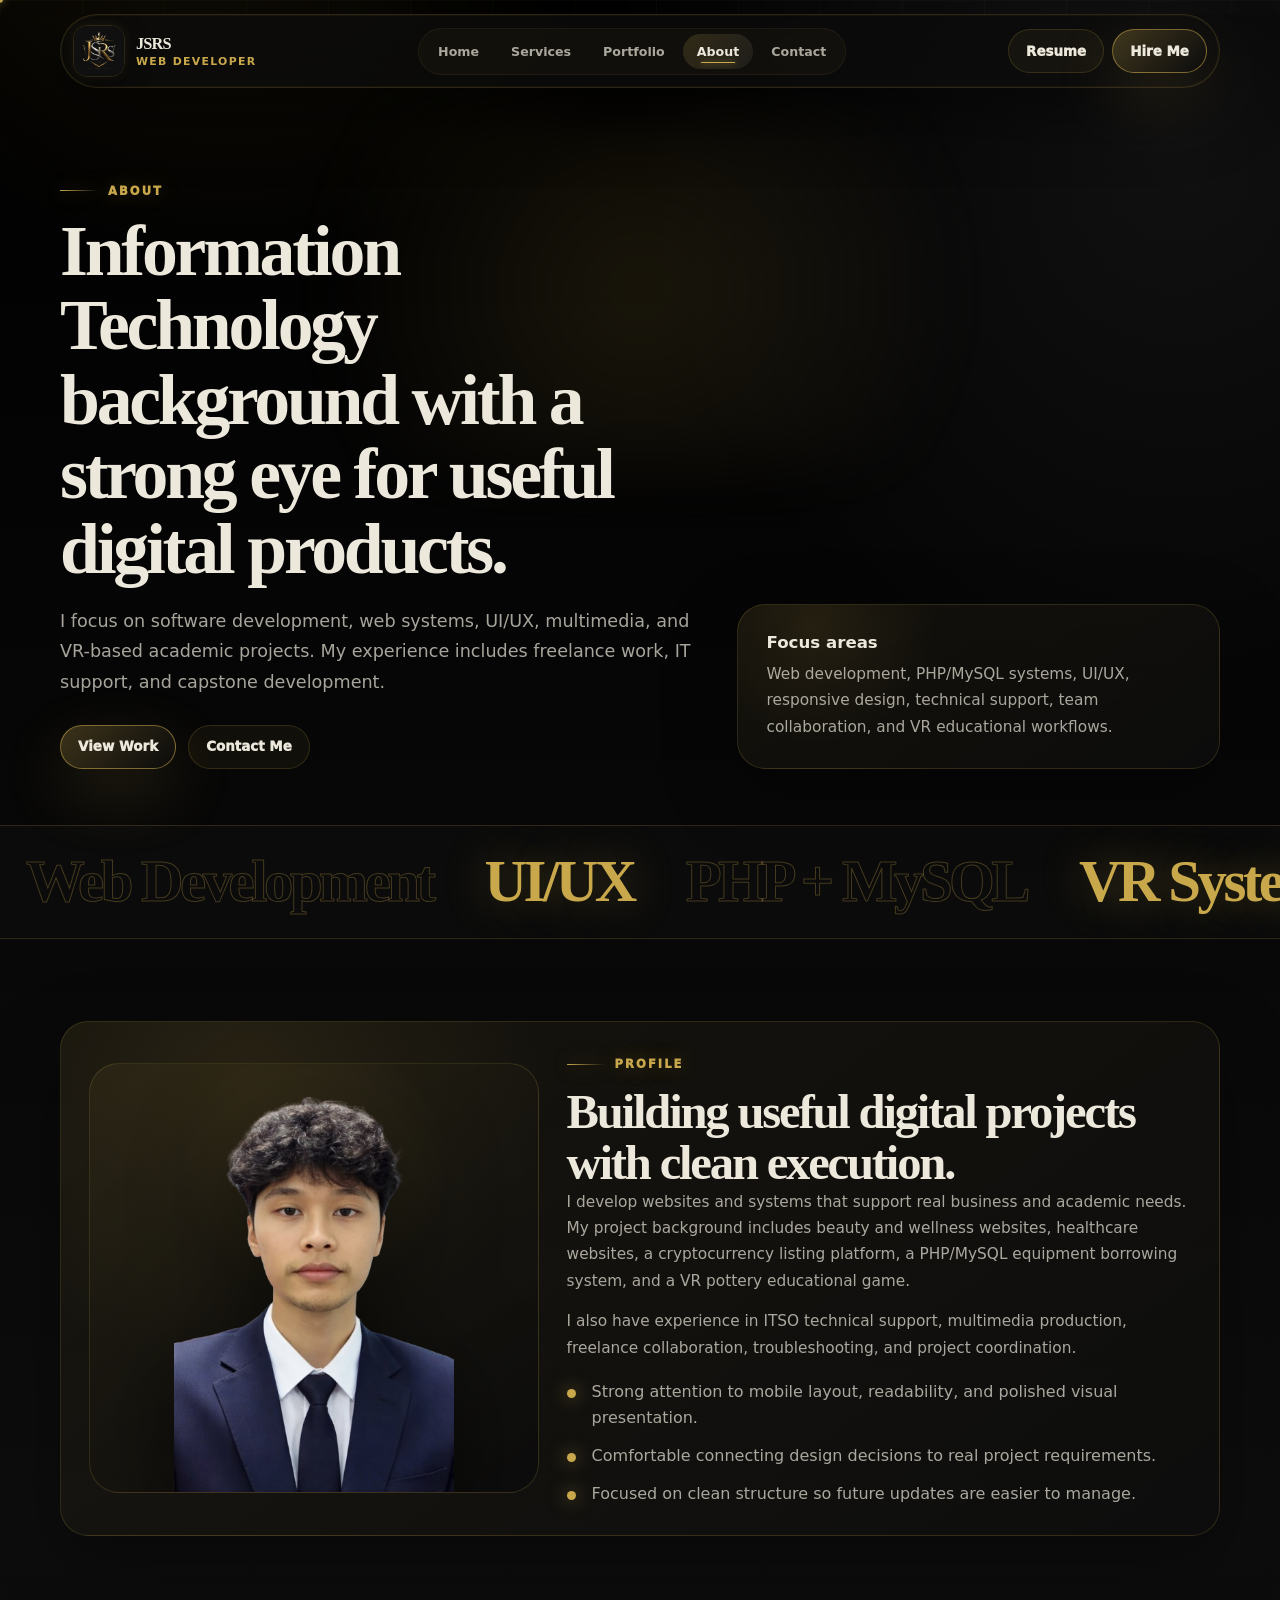
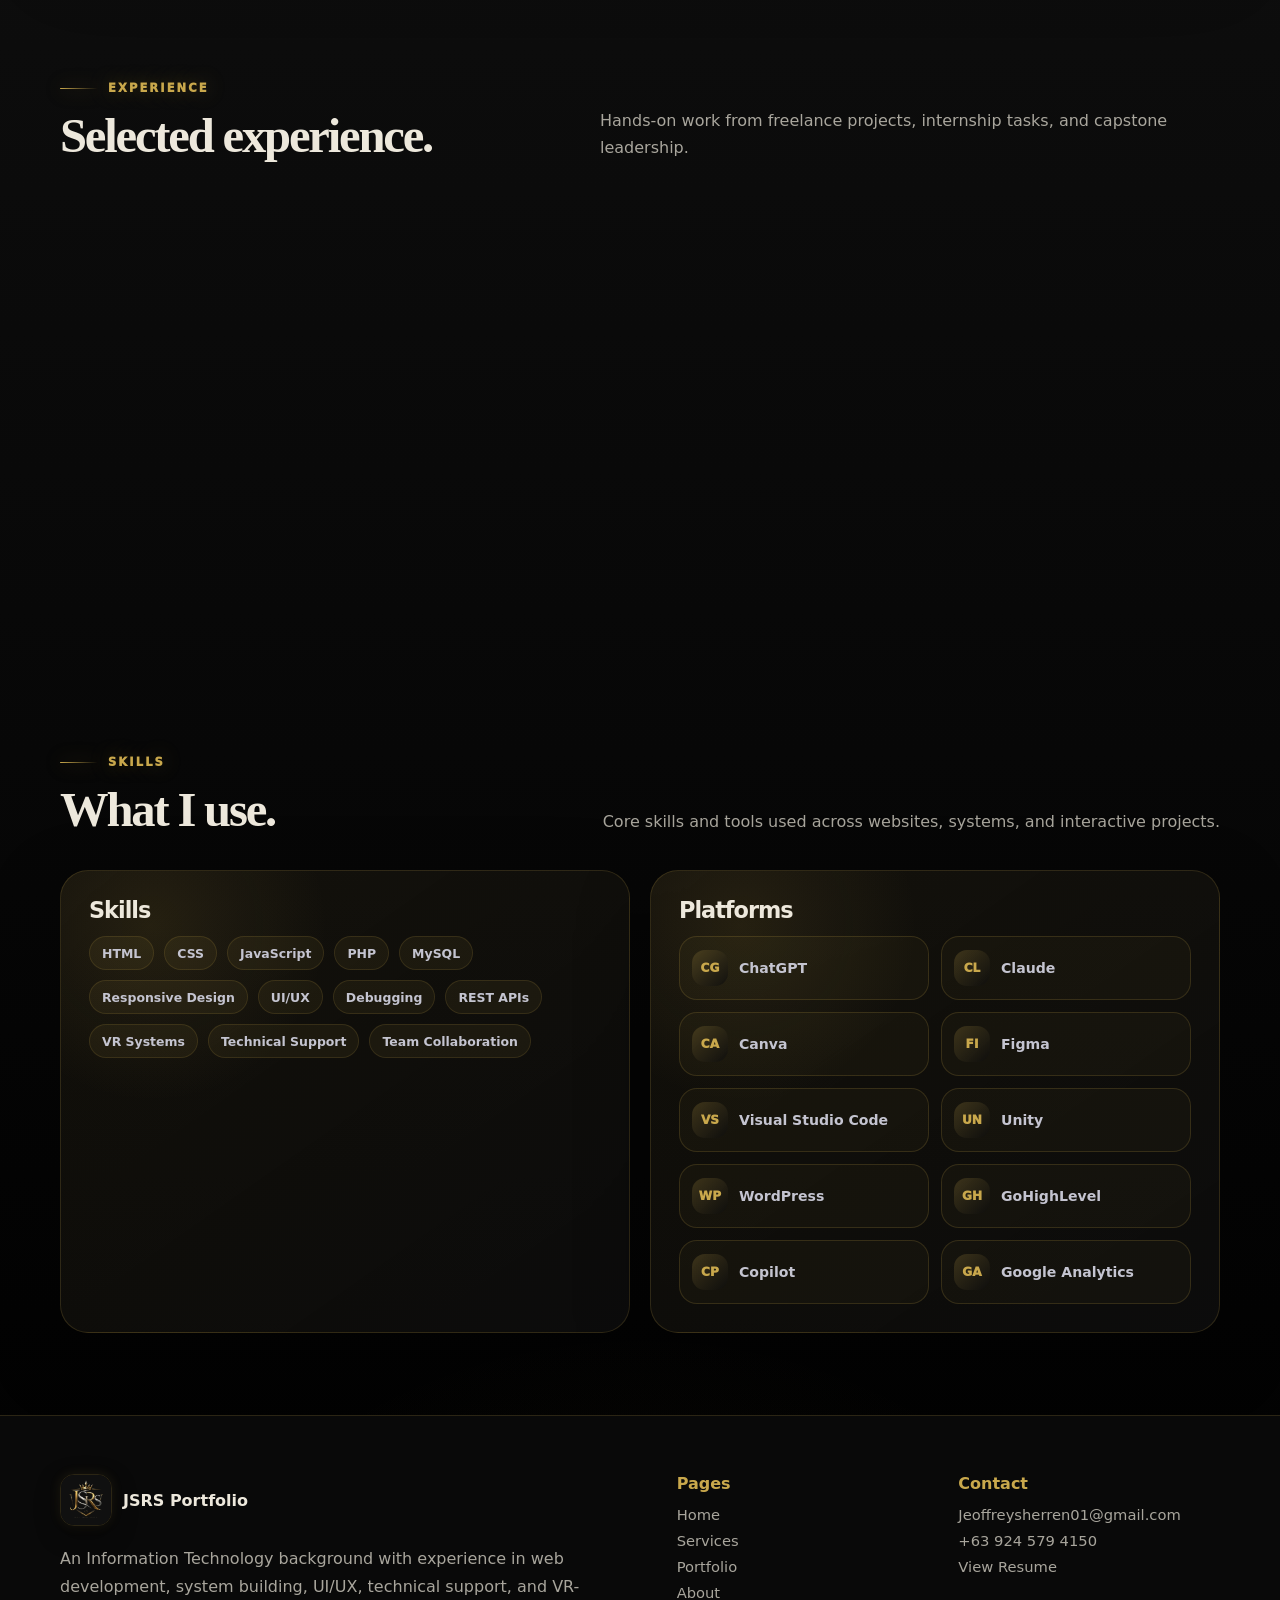
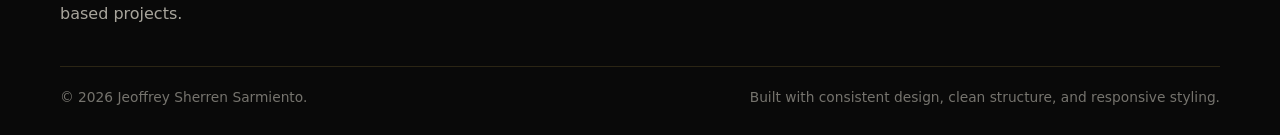
==== commit ef3ff592: "Rebrand: gold/silver theme + effects + email update Rebrand: gold/silver theme + effects + email upd" ====
--- a/about.html
+++ b/about.html
@@ -4,18 +4,18 @@
   <meta charset="UTF-8">
   <meta name="viewport" content="width=device-width, initial-scale=1.0">
   <meta name="description" content="About Jeoffrey Sherren Sarmiento, web developer and Information Technology graduate.">
-  <title>About | JSS Portfolio</title>
+  <title>About | JSRS Portfolio</title>
   <link rel="icon" href="./assets/favicon.svg" type="image/svg+xml">
   <link rel="stylesheet" href="./style.css">
 </head>
 <body data-page="about">
   <div class="loader" aria-hidden="true">
-  <div class="loader-content"><b>JSS</b><span>Designing your first impression</span><i></i></div>
+  <div class="loader-content"><b>JSRS</b><span>Designing your first impression</span><i></i></div>
 </div>
   <header class="header">
   <a class="brand" href="./index.html" aria-label="JSS home">
-    <img src="./assets/jss-logo.png" alt="JSS logo">
-    <span class="brand-copy"><strong>JSS</strong><small>Web Developer</small></span>
+    <img src="./assets/jsrs-logo.png" alt="JSRS logo">
+    <span class="brand-copy"><strong>JSRS</strong><small>Web Developer</small></span>
   </a>
   <button class="menu" type="button" aria-label="Open menu" aria-expanded="false"><span></span><span></span><span></span></button>
   <nav class="nav" aria-label="Main navigation">
@@ -61,7 +61,7 @@
   <div class="footer-inner">
     <div class="footer-top">
       <div>
-        <a class="footer-logo" href="./index.html"><img src="./assets/jss-logo.png" alt="JSS logo"><b>JSS Portfolio</b></a>
+        <a class="footer-logo" href="./index.html"><img src="./assets/jsrs-logo.png" alt="JSRS logo"><b>JSRS Portfolio</b></a>
         <p class="footer-text">An Information Technology background with experience in web development, system building, UI/UX, technical support, and VR-based projects.</p>
       </div>
       <div class="footer-links">
@@ -74,7 +74,7 @@
         </div>
         <div>
           <h4>Contact</h4>
-          <a href="mailto:jeoffnocaps@gmail.com">jeoffnocaps@gmail.com</a>
+          <a href="mailto:Jeoffreysherren01@gmail.com">Jeoffreysherren01@gmail.com</a>
           <a href="tel:+639245794150">+63 924 579 4150</a>
           <a href="./assets/JSarmiento_RESUME.pdf" target="_blank" rel="noopener">View Resume</a>
         </div>
--- a/style.css
+++ b/style.css
@@ -1,26 +1,29 @@
 :root {
-  /* ColorHunt palette: #000000 #1F150C #412D15 #E1DCC9 */
+  /* JSRS — Black × Gold × Silver */
   --bg: #000000;
-  --bg-soft: #1F150C;
-  --panel: rgba(31, 21, 12, 0.76);
-  --panel-strong: rgba(31, 21, 12, 0.94);
-  --panel-glass: rgba(225, 220, 201, 0.07);
-  --ink: #E1DCC9;
-  --silver: #E1DCC9;
-  --muted: rgba(225, 220, 201, 0.74);
-  --soft: rgba(225, 220, 201, 0.55);
-  --line: rgba(225, 220, 201, 0.16);
-  --line-strong: rgba(225, 220, 201, 0.42);
-  --blue: #412D15;
-  --blue-2: #1F150C;
-  --cyan: #E1DCC9;
-  --violet: #412D15;
-  --green: #E1DCC9;
+  --bg-soft: #0D0D0D;
+  --panel: rgba(13, 13, 13, 0.80);
+  --panel-strong: rgba(8, 8, 8, 0.96);
+  --panel-glass: rgba(201, 168, 76, 0.06);
+  --ink: #EDE8DC;
+  --silver: #C4C4D0;
+  --muted: rgba(237, 232, 220, 0.70);
+  --soft: rgba(237, 232, 220, 0.48);
+  --line: rgba(201, 168, 76, 0.18);
+  --line-strong: rgba(201, 168, 76, 0.44);
+  --gold: #C9A84C;
+  --gold-light: #E8CC7A;
+  --gold-dark: #8B6914;
+  --blue: rgba(201, 168, 76, 0.22);
+  --blue-2: #0D0D0D;
+  --cyan: #C9A84C;
+  --violet: rgba(201, 168, 76, 0.22);
+  --green: #C9A84C;
   --max: 1160px;
   --radius: 28px;
   --radius-lg: 36px;
-  --shadow: 0 28px 90px rgba(0, 0, 0, 0.52);
-  --shadow-blue: 0 24px 65px rgba(65, 45, 21, 0.35);
+  --shadow: 0 28px 90px rgba(0, 0, 0, 0.62);
+  --shadow-blue: 0 24px 65px rgba(201, 168, 76, 0.18);
   --ease: cubic-bezier(0.2, 0.8, 0.2, 1);
 }
 
@@ -40,10 +43,10 @@
   color: var(--ink);
   font-family: Inter, ui-sans-serif, system-ui, -apple-system, BlinkMacSystemFont, "Segoe UI", Arial, sans-serif;
   background:
-    radial-gradient(circle at 18% -8%, rgba(65, 45, 21, 0.28), transparent 32rem),
-    radial-gradient(circle at 92% 4%, rgba(225, 220, 201, 0.15), transparent 34rem),
-    radial-gradient(circle at 50% 105%, rgba(65, 45, 21, 0.11), transparent 36rem),
-    linear-gradient(180deg, #000000 0%, #1F150C 45%, #000000 100%);
+    radial-gradient(circle at 18% -8%, rgba(201, 168, 76, 0.14), transparent 32rem),
+    radial-gradient(circle at 92% 4%, rgba(196, 196, 208, 0.08), transparent 34rem),
+    radial-gradient(circle at 50% 105%, rgba(201, 168, 76, 0.07), transparent 36rem),
+    linear-gradient(180deg, #000000 0%, #0D0D0D 45%, #000000 100%);
   overflow-x: hidden;
 }
 
@@ -54,8 +57,8 @@
   z-index: -3;
   pointer-events: none;
   background-image:
-    linear-gradient(rgba(225, 220, 201,0.035) 1px, transparent 1px),
-    linear-gradient(90deg, rgba(225, 220, 201,0.035) 1px, transparent 1px);
+    linear-gradient(rgba(201, 168, 76, 0.04) 1px, transparent 1px),
+    linear-gradient(90deg, rgba(201, 168, 76, 0.04) 1px, transparent 1px);
   background-size: 82px 82px;
   mask-image: linear-gradient(to bottom, #000 0%, transparent 82%);
 }
@@ -67,9 +70,9 @@
   z-index: -2;
   pointer-events: none;
   background:
-    radial-gradient(circle at 24% 26%, rgba(225, 220, 201, 0.11), transparent 24rem),
-    radial-gradient(circle at 76% 18%, rgba(65, 45, 21, 0.12), transparent 26rem),
-    conic-gradient(from 160deg at 50% 50%, transparent, rgba(225, 220, 201, 0.08), transparent, rgba(65, 45, 21, 0.08), transparent);
+    radial-gradient(circle at 24% 26%, rgba(201, 168, 76, 0.10), transparent 24rem),
+    radial-gradient(circle at 76% 18%, rgba(196, 196, 208, 0.07), transparent 26rem),
+    conic-gradient(from 160deg at 50% 50%, transparent, rgba(201, 168, 76, 0.07), transparent, rgba(196, 196, 208, 0.06), transparent);
   filter: blur(22px);
   opacity: 0.8;
   animation: ambientDrift 16s var(--ease) infinite alternate;
@@ -80,8 +83,8 @@
 }
 
 ::selection {
-  background: rgba(225, 220, 201, 0.32);
-  color: #E1DCC9;
+  background: rgba(201, 168, 76, 0.32);
+  color: #EDE8DC;
 }
 
 a {
@@ -125,11 +128,11 @@
 
 .blue,
 .text-gradient {
-  color: var(--cyan);
+  color: var(--gold);
 }
 
 .text-gradient {
-  background: linear-gradient(120deg, #E1DCC9 0%, #E1DCC9 30%, #412D15 55%, #E1DCC9 82%, #E1DCC9 100%);
+  background: linear-gradient(120deg, #C9A84C 0%, #EDE8DC 28%, #C4C4D0 52%, #C9A84C 78%, #EDE8DC 100%);
   background-size: 200% auto;
   -webkit-background-clip: text;
   background-clip: text;
@@ -171,7 +174,7 @@
 
 h3 {
   font-size: clamp(1.1rem, 1.75vw, 1.45rem);
-  color: #E1DCC9;
+  color: #EDE8DC;
 }
 
 .small-label {
@@ -179,7 +182,7 @@
   align-items: center;
   gap: 10px;
   margin-bottom: 16px;
-  color: var(--cyan);
+  color: var(--gold);
   font-size: 0.72rem;
   font-weight: 950;
   letter-spacing: 0.18em;
@@ -191,8 +194,8 @@
   width: 38px;
   height: 1px;
   border-radius: 999px;
-  background: linear-gradient(90deg, var(--cyan), transparent);
-  box-shadow: 0 0 18px rgba(225, 220, 201, 0.5);
+  background: linear-gradient(90deg, var(--gold), transparent);
+  box-shadow: 0 0 18px rgba(201, 168, 76, 0.55);
 }
 
 /* Loader */
@@ -206,8 +209,8 @@
   min-height: 100svh;
   overflow: hidden;
   background:
-    radial-gradient(circle at 50% 42%, rgba(65, 45, 21, 0.24), transparent 24rem),
-    radial-gradient(circle at 50% 58%, rgba(225, 220, 201, 0.12), transparent 18rem),
+    radial-gradient(circle at 50% 42%, rgba(201, 168, 76, 0.16), transparent 24rem),
+    radial-gradient(circle at 50% 58%, rgba(196, 196, 208, 0.08), transparent 18rem),
     #000000;
   opacity: 1;
   visibility: visible;
@@ -225,16 +228,16 @@
 .loader::before {
   width: min(360px, 72vw);
   height: min(360px, 72vw);
-  border: 1px solid rgba(225, 220, 201, 0.08);
-  background: conic-gradient(from 0deg, transparent, rgba(225, 220, 201, 0.55), transparent 38%, rgba(65, 45, 21, 0.38), transparent 72%);
-  filter: drop-shadow(0 0 34px rgba(225, 220, 201, 0.28));
+  border: 1px solid rgba(201, 168, 76, 0.12);
+  background: conic-gradient(from 0deg, transparent, rgba(201, 168, 76, 0.60), transparent 38%, rgba(196, 196, 208, 0.32), transparent 72%);
+  filter: drop-shadow(0 0 34px rgba(201, 168, 76, 0.32));
   animation: spin 4.8s linear infinite;
 }
 
 .loader::after {
   width: min(250px, 58vw);
   height: min(250px, 58vw);
-  background: radial-gradient(circle, rgba(225, 220, 201, 0.1), transparent 65%);
+  background: radial-gradient(circle, rgba(201, 168, 76, 0.10), transparent 65%);
   animation: loaderPulse 1.7s var(--ease) infinite alternate;
 }
 
@@ -256,12 +259,12 @@
   font-size: clamp(4rem, 13vw, 8.5rem);
   line-height: 0.9;
   letter-spacing: -0.12em;
-  background: linear-gradient(115deg, #E1DCC9 0%, #412D15 34%, #E1DCC9 58%, #412D15 74%, #E1DCC9 100%);
+  background: linear-gradient(115deg, #C9A84C 0%, #EDE8DC 28%, #C4C4D0 50%, #C9A84C 70%, #EDE8DC 100%);
   background-size: 230% auto;
   -webkit-background-clip: text;
   background-clip: text;
   color: transparent;
-  filter: drop-shadow(0 28px 46px rgba(65, 45, 21, 0.24));
+  filter: drop-shadow(0 28px 46px rgba(201, 168, 76, 0.28));
   animation: textShine 2.9s linear infinite;
 }
 
@@ -281,7 +284,7 @@
   margin-top: 24px;
   border-radius: 999px;
   overflow: hidden;
-  background: rgba(225, 220, 201, 0.08);
+  background: rgba(201, 168, 76, 0.10);
 }
 
 .loader-content i::before {
@@ -290,7 +293,7 @@
   width: 45%;
   height: 100%;
   border-radius: inherit;
-  background: linear-gradient(90deg, transparent, #E1DCC9, #412D15, #E1DCC9, transparent);
+  background: linear-gradient(90deg, transparent, #C9A84C, #EDE8DC, #C4C4D0, transparent);
   animation: loadSweep 1.25s var(--ease) infinite;
 }
 
@@ -315,16 +318,16 @@
   gap: 12px;
   border: 1px solid var(--line);
   border-radius: 999px;
-  background: rgba(31, 21, 12, 0.68);
+  background: rgba(13, 13, 13, 0.72);
   -webkit-backdrop-filter: blur(22px);
   backdrop-filter: blur(22px);
-  box-shadow: 0 22px 70px rgba(0, 0, 0, 0.35);
+  box-shadow: 0 22px 70px rgba(0, 0, 0, 0.45), 0 0 0 1px rgba(201, 168, 76, 0.06) inset;
   transition: background 0.28s var(--ease), border-color 0.28s var(--ease), transform 0.28s var(--ease);
 }
 
 .header.scrolled {
-  background: rgba(31, 21, 12, 0.86);
-  border-color: rgba(225, 220, 201, 0.22);
+  background: rgba(10, 10, 10, 0.92);
+  border-color: rgba(201, 168, 76, 0.28);
 }
 
 .brand {
@@ -337,11 +340,11 @@
 .brand img,
 .footer-logo img {
   width: 52px;
-  height: 36px;
+  height: 52px;
   object-fit: cover;
-  border: 1px solid rgba(225, 220, 201, 0.13);
+  border: 1px solid rgba(201, 168, 76, 0.18);
   border-radius: 14px;
-  box-shadow: 0 12px 26px rgba(0, 0, 0, 0.25);
+  box-shadow: 0 8px 24px rgba(0, 0, 0, 0.40), 0 0 12px rgba(201, 168, 76, 0.12);
 }
 
 .brand-copy {
@@ -353,10 +356,11 @@
   font-family: Georgia, "Times New Roman", serif;
   font-size: 1.02rem;
   letter-spacing: -0.05em;
+  color: #EDE8DC;
 }
 
 .brand small {
-  color: var(--soft);
+  color: var(--gold);
   font-size: 0.68rem;
   font-weight: 800;
   letter-spacing: 0.12em;
@@ -368,9 +372,9 @@
   align-items: center;
   gap: 4px;
   padding: 5px;
-  border: 1px solid rgba(225, 220, 201, 0.075);
+  border: 1px solid rgba(201, 168, 76, 0.08);
   border-radius: 999px;
-  background: rgba(225, 220, 201, 0.035);
+  background: rgba(201, 168, 76, 0.04);
   z-index: 999;
 }
 
@@ -386,8 +390,8 @@
 
 .nav a:hover,
 .nav a.active {
-  color: #E1DCC9;
-  background: linear-gradient(135deg, rgba(65, 45, 21, 0.22), rgba(225, 220, 201, 0.11));
+  color: #EDE8DC;
+  background: linear-gradient(135deg, rgba(201, 168, 76, 0.18), rgba(196, 196, 208, 0.08));
 }
 
 .nav a:hover {
@@ -413,7 +417,7 @@
   padding: 0 17px;
   border: 1px solid var(--line);
   border-radius: 999px;
-  color: #E1DCC9;
+  color: #EDE8DC;
   font-size: 0.84rem;
   font-weight: 950;
   white-space: nowrap;
@@ -426,30 +430,30 @@
   position: absolute;
   inset: 0;
   z-index: -1;
-  background: linear-gradient(115deg, transparent 0%, rgba(225, 220, 201, 0.16) 45%, transparent 58%);
+  background: linear-gradient(115deg, transparent 0%, rgba(201, 168, 76, 0.18) 45%, transparent 58%);
   transform: translateX(-120%);
   transition: transform 0.5s var(--ease);
 }
 
 .resume-link {
-  background: rgba(225, 220, 201, 0.055);
+  background: rgba(201, 168, 76, 0.06);
 }
 
 .btn-primary {
-  border-color: rgba(225, 220, 201, 0.5);
-  background: linear-gradient(135deg, #412D15, #1F150C);
+  border-color: rgba(201, 168, 76, 0.55);
+  background: linear-gradient(135deg, rgba(201, 168, 76, 0.28), rgba(13, 13, 13, 0.85));
   box-shadow: var(--shadow-blue);
 }
 
 .btn-ghost {
-  background: rgba(225, 220, 201, 0.055);
+  background: rgba(201, 168, 76, 0.06);
 }
 
 .resume-link:hover,
 .btn:hover {
   transform: translateY(-3px);
-  border-color: rgba(225, 220, 201, 0.55);
-  box-shadow: 0 22px 50px rgba(0, 0, 0, 0.28);
+  border-color: rgba(201, 168, 76, 0.62);
+  box-shadow: 0 22px 50px rgba(0, 0, 0, 0.36), 0 0 20px rgba(201, 168, 76, 0.14);
 }
 
 .resume-link:hover::before,
@@ -470,7 +474,7 @@
   gap: 5px;
   border: 0;
   border-radius: 50%;
-  background: rgba(225, 220, 201, 0.08);
+  background: rgba(201, 168, 76, 0.08);
   cursor: pointer;
   transition: background 0.25s var(--ease), transform 0.25s var(--ease);
 }
@@ -480,12 +484,12 @@
   width: 18px;
   height: 2px;
   border-radius: 999px;
-  background: #E1DCC9;
+  background: #C9A84C;
   transition: transform 0.25s var(--ease), opacity 0.25s var(--ease);
 }
 
 .menu.active {
-  background: rgba(65, 45, 21, 0.3);
+  background: rgba(201, 168, 76, 0.18);
 }
 
 .menu.active span:nth-child(1) {
@@ -517,7 +521,7 @@
   height: 360px;
   transform: translateX(-50%);
   border-radius: 999px;
-  background: radial-gradient(circle, rgba(225, 220, 201, 0.13), transparent 70%);
+  background: radial-gradient(circle, rgba(201, 168, 76, 0.12), transparent 70%);
   filter: blur(30px);
   pointer-events: none;
   z-index: -1;
@@ -562,7 +566,7 @@
 .metric {
   border: 1px solid var(--line);
   border-radius: 20px;
-  background: rgba(225, 220, 201, 0.045);
+  background: rgba(201, 168, 76, 0.05);
   padding: 15px;
   min-height: 88px;
 }
@@ -570,7 +574,7 @@
 .highlight-pill b,
 .metric b {
   display: block;
-  color: #E1DCC9;
+  color: #C9A84C;
   font-family: Georgia, "Times New Roman", serif;
   font-size: 1.6rem;
   letter-spacing: -0.06em;
@@ -602,9 +606,9 @@
   overflow: hidden;
   border: 1px solid var(--line);
   background:
-    radial-gradient(circle at 16% 12%, rgba(225, 220, 201, 0.12), transparent 28%),
-    linear-gradient(145deg, rgba(225, 220, 201, 0.085), rgba(225, 220, 201, 0.026));
-  box-shadow: 0 24px 70px rgba(0, 0, 0, 0.28);
+    radial-gradient(circle at 16% 12%, rgba(201, 168, 76, 0.10), transparent 28%),
+    linear-gradient(145deg, rgba(201, 168, 76, 0.07), rgba(13, 13, 13, 0.90));
+  box-shadow: 0 24px 70px rgba(0, 0, 0, 0.34);
 }
 
 .showcase-card::before,
@@ -620,7 +624,7 @@
   position: absolute;
   inset: 0;
   pointer-events: none;
-  background: linear-gradient(115deg, transparent 0%, rgba(225, 220, 201, 0.07) 42%, transparent 58%);
+  background: linear-gradient(115deg, transparent 0%, rgba(201, 168, 76, 0.08) 42%, transparent 58%);
   opacity: 0;
   transform: translateX(-20%);
   transition: opacity 0.35s var(--ease), transform 0.6s var(--ease);
@@ -654,17 +658,17 @@
   display: grid;
   place-items: center;
   min-height: 280px;
-  border: 1px solid rgba(225, 220, 201, 0.1);
+  border: 1px solid rgba(201, 168, 76, 0.12);
   border-radius: 30px;
   background:
-    radial-gradient(circle at 50% 45%, rgba(225, 220, 201, 0.16), transparent 38%),
-    rgba(225, 220, 201, 0.04);
+    radial-gradient(circle at 50% 45%, rgba(201, 168, 76, 0.12), transparent 38%),
+    rgba(201, 168, 76, 0.03);
 }
 
 .showcase-visual img {
   width: min(230px, 58vw);
   border-radius: 26px;
-  filter: drop-shadow(0 28px 40px rgba(0, 0, 0, 0.42));
+  filter: drop-shadow(0 28px 40px rgba(0, 0, 0, 0.52));
   animation: floatSoft 5s var(--ease) infinite alternate;
 }
 
@@ -673,9 +677,9 @@
   width: 76px;
   height: 76px;
   border-radius: 50%;
-  background: radial-gradient(circle at 30% 30%, #E1DCC9, var(--cyan) 28%, rgba(65, 45, 21, 0.4) 68%, transparent 70%);
-  filter: blur(0.2px) drop-shadow(0 0 32px rgba(225, 220, 201, 0.38));
-  opacity: 0.78;
+  background: radial-gradient(circle at 30% 30%, #EDE8DC, #C9A84C 28%, rgba(196, 196, 208, 0.4) 68%, transparent 70%);
+  filter: blur(0.2px) drop-shadow(0 0 32px rgba(201, 168, 76, 0.45));
+  opacity: 0.72;
 }
 
 .orb-one {
@@ -689,7 +693,8 @@
   bottom: 34px;
   width: 52px;
   height: 52px;
-  opacity: 0.58;
+  background: radial-gradient(circle at 30% 30%, #C4C4D0, #A8A8B8 40%, transparent 72%);
+  opacity: 0.52;
   animation: floatSoft 5.5s var(--ease) infinite alternate-reverse;
 }
 
@@ -707,12 +712,12 @@
   gap: 8px;
   min-height: 42px;
   padding: 10px 12px;
-  border: 1px solid rgba(225, 220, 201, 0.1);
+  border: 1px solid rgba(201, 168, 76, 0.14);
   border-radius: 16px;
   color: var(--silver);
   font-size: 0.82rem;
   font-weight: 850;
-  background: rgba(225, 220, 201, 0.045);
+  background: rgba(201, 168, 76, 0.05);
 }
 
 .availability-card {
@@ -722,17 +727,17 @@
   width: min(330px, calc(100% - 28px));
   padding: 22px;
   border-radius: 28px;
-  border: 1px solid rgba(225, 220, 201, 0.26);
-  background: rgba(31, 21, 12, 0.82);
+  border: 1px solid rgba(201, 168, 76, 0.30);
+  background: rgba(10, 10, 10, 0.88);
   -webkit-backdrop-filter: blur(16px);
   backdrop-filter: blur(16px);
-  box-shadow: var(--shadow);
+  box-shadow: var(--shadow), 0 0 20px rgba(201, 168, 76, 0.08) inset;
 }
 
 .availability-card b {
   display: block;
   margin-bottom: 8px;
-  color: #E1DCC9;
+  color: #EDE8DC;
 }
 
 .status-dot {
@@ -741,8 +746,8 @@
   height: 10px;
   margin-right: 8px;
   border-radius: 50%;
-  background: var(--green);
-  box-shadow: 0 0 0 6px rgba(225, 220, 201, 0.12), 0 0 24px rgba(225, 220, 201, 0.58);
+  background: #C9A84C;
+  box-shadow: 0 0 0 6px rgba(201, 168, 76, 0.14), 0 0 24px rgba(201, 168, 76, 0.62);
   animation: pulseDot 1.6s var(--ease) infinite;
 }
 
@@ -754,7 +759,7 @@
 .hero-note b {
   display: block;
   margin-bottom: 9px;
-  color: #E1DCC9;
+  color: #EDE8DC;
   font-size: 1.04rem;
 }
 
@@ -766,7 +771,7 @@
 /* Marquee */
 .marquee {
   border-block: 1px solid var(--line);
-  background: rgba(31, 21, 12, 0.78);
+  background: rgba(13, 13, 13, 0.82);
   overflow: hidden;
   white-space: nowrap;
 }
@@ -785,7 +790,7 @@
 .marquee span {
   padding: 22px 26px;
   color: transparent;
-  -webkit-text-stroke: 1px rgba(225, 220, 201, 0.3);
+  -webkit-text-stroke: 1px rgba(201, 168, 76, 0.30);
   font-family: Georgia, "Times New Roman", serif;
   font-size: clamp(1.8rem, 4.6vw, 3.8rem);
   font-weight: 900;
@@ -793,7 +798,7 @@
 }
 
 .marquee span:nth-child(even) {
-  color: #E1DCC9;
+  color: #C9A84C;
   -webkit-text-stroke: 0;
 }
 
@@ -843,7 +848,7 @@
 .timeline-item:hover {
   transform: translateY(-6px);
   border-color: var(--line-strong);
-  box-shadow: 0 34px 90px rgba(0, 0, 0, 0.34);
+  box-shadow: 0 34px 90px rgba(0, 0, 0, 0.42), 0 0 28px rgba(201, 168, 76, 0.08);
 }
 
 .value-card,
@@ -862,12 +867,12 @@
   display: inline-flex;
   align-items: center;
   justify-content: center;
-  border: 1px solid rgba(225, 220, 201, 0.42);
+  border: 1px solid rgba(201, 168, 76, 0.48);
   border-radius: 16px;
-  color: #E1DCC9;
+  color: #C9A84C;
   font-weight: 950;
-  background: linear-gradient(135deg, rgba(65, 45, 21, 0.75), rgba(225, 220, 201, 0.16));
-  box-shadow: 0 14px 30px rgba(65, 45, 21, 0.18);
+  background: linear-gradient(135deg, rgba(201, 168, 76, 0.22), rgba(13, 13, 13, 0.85));
+  box-shadow: 0 14px 30px rgba(201, 168, 76, 0.12);
 }
 
 .value-card p,
@@ -924,16 +929,16 @@
   align-items: center;
   min-height: 34px;
   padding: 8px 12px;
-  border: 1px solid rgba(225, 220, 201, 0.13);
+  border: 1px solid rgba(201, 168, 76, 0.15);
   border-radius: 999px;
   color: var(--silver);
   font-size: 0.78rem;
   font-weight: 850;
-  background: rgba(225, 220, 201, 0.045);
+  background: rgba(201, 168, 76, 0.05);
 }
 
 .chip {
-  background: rgba(225, 220, 201, 0.055);
+  background: rgba(201, 168, 76, 0.07);
 }
 
 .platform-grid {
@@ -954,14 +959,14 @@
   padding: 12px;
   border: 1px solid var(--line);
   border-radius: 18px;
-  background: rgba(225, 220, 201, 0.045);
+  background: rgba(201, 168, 76, 0.04);
   transition: transform 0.28s var(--ease), border-color 0.28s var(--ease), background 0.28s var(--ease);
 }
 
 .platform-pill:hover {
   transform: translateY(-4px);
-  border-color: rgba(225, 220, 201, 0.4);
-  background: rgba(225, 220, 201, 0.055);
+  border-color: rgba(201, 168, 76, 0.42);
+  background: rgba(201, 168, 76, 0.07);
 }
 
 .platform-icon {
@@ -971,10 +976,10 @@
   display: grid;
   place-items: center;
   border-radius: 13px;
-  color: #E1DCC9;
+  color: #C9A84C;
   font-size: 0.76rem;
   font-weight: 950;
-  background: linear-gradient(135deg, rgba(65, 45, 21, 0.62), rgba(225, 220, 201, 0.14));
+  background: linear-gradient(135deg, rgba(201, 168, 76, 0.22), rgba(13, 13, 13, 0.80));
 }
 
 .platform-pill span:last-child {
@@ -1056,23 +1061,23 @@
   overflow: hidden;
   border: 1px solid var(--line);
   border-radius: var(--radius);
-  background: rgba(225, 220, 201, 0.045);
-  box-shadow: 0 24px 70px rgba(0, 0, 0, 0.24);
+  background: rgba(201, 168, 76, 0.04);
+  box-shadow: 0 24px 70px rgba(0, 0, 0, 0.28);
   transition: transform 0.34s var(--ease), border-color 0.34s var(--ease), box-shadow 0.34s var(--ease);
 }
 
 .portfolio-card.clickable:hover,
 .portfolio-card:hover {
   transform: translateY(-7px);
-  border-color: rgba(225, 220, 201, 0.42);
-  box-shadow: 0 36px 95px rgba(0, 0, 0, 0.38);
+  border-color: rgba(201, 168, 76, 0.44);
+  box-shadow: 0 36px 95px rgba(0, 0, 0, 0.42), 0 0 30px rgba(201, 168, 76, 0.10);
 }
 
 .portfolio-img {
   position: relative;
   aspect-ratio: 16 / 8.9;
   overflow: hidden;
-  background: #1F150C;
+  background: #0D0D0D;
 }
 
 .portfolio-img::after {
@@ -1080,7 +1085,7 @@
   position: absolute;
   inset: 0;
   pointer-events: none;
-  background: linear-gradient(180deg, transparent 50%, rgba(31, 21, 12, 0.42));
+  background: linear-gradient(180deg, transparent 50%, rgba(13, 13, 13, 0.45));
 }
 
 .portfolio-img img {
@@ -1117,7 +1122,7 @@
   align-items: center;
   gap: 7px;
   white-space: nowrap;
-  color: var(--cyan);
+  color: var(--gold);
   font-size: 0.7rem;
   font-weight: 950;
   text-transform: uppercase;
@@ -1129,16 +1134,16 @@
   width: 8px;
   height: 8px;
   border-radius: 50%;
-  background: var(--green);
-  box-shadow: 0 0 16px rgba(225, 220, 201, 0.7);
+  background: var(--gold);
+  box-shadow: 0 0 16px rgba(201, 168, 76, 0.72);
 }
 
 .status.private {
-  color: #E1DCC9;
+  color: var(--silver);
 }
 
 .status.private::before {
-  background: #412D15;
+  background: #555568;
   box-shadow: none;
 }
 
@@ -1163,14 +1168,14 @@
   border: 1px solid var(--line);
   border-radius: 30px;
   background:
-    radial-gradient(circle at 50% 24%, rgba(225, 220, 201, 0.16), transparent 34%),
-    linear-gradient(145deg, rgba(225, 220, 201, 0.08), rgba(225, 220, 201, 0.02));
+    radial-gradient(circle at 50% 24%, rgba(201, 168, 76, 0.12), transparent 34%),
+    linear-gradient(145deg, rgba(201, 168, 76, 0.07), rgba(13, 13, 13, 0.90));
 }
 
 .portrait-box img {
   max-height: 416px;
   object-fit: contain;
-  filter: drop-shadow(0 28px 48px rgba(0, 0, 0, 0.55));
+  filter: drop-shadow(0 28px 48px rgba(0, 0, 0, 0.60));
 }
 
 .profile-copy p + p {
@@ -1192,7 +1197,7 @@
 }
 
 .timeline-item time {
-  color: var(--cyan);
+  color: var(--gold);
   font-size: 0.82rem;
   font-weight: 950;
   letter-spacing: 0.08em;
@@ -1225,8 +1230,8 @@
   width: 9px;
   height: 9px;
   border-radius: 50%;
-  background: var(--cyan);
-  box-shadow: 0 0 18px rgba(225, 220, 201, 0.68);
+  background: var(--gold);
+  box-shadow: 0 0 18px rgba(201, 168, 76, 0.70);
 }
 
 /* Contact */
@@ -1259,14 +1264,14 @@
   border: 1px solid var(--line);
   border-radius: 18px;
   color: var(--silver);
-  background: rgba(225, 220, 201, 0.045);
+  background: rgba(201, 168, 76, 0.04);
   transition: transform 0.26s var(--ease), border-color 0.26s var(--ease), background 0.26s var(--ease);
 }
 
 .contact-list a:hover {
   transform: translateX(5px);
-  border-color: rgba(225, 220, 201, 0.42);
-  background: rgba(225, 220, 201, 0.055);
+  border-color: rgba(201, 168, 76, 0.44);
+  background: rgba(201, 168, 76, 0.07);
 }
 
 .form {
@@ -1279,21 +1284,21 @@
   min-height: 52px;
   border: 1px solid var(--line);
   border-radius: 18px;
-  background: rgba(225, 220, 201, 0.06);
-  color: #E1DCC9;
+  background: rgba(201, 168, 76, 0.05);
+  color: #EDE8DC;
   padding: 14px 16px;
   outline: none;
   transition: border-color 0.25s var(--ease), box-shadow 0.25s var(--ease), background 0.25s var(--ease);
 }
 
 .input::placeholder {
-  color: rgba(225, 220, 201, 0.72);
+  color: rgba(237, 232, 220, 0.55);
 }
 
 .input:focus {
-  border-color: rgba(225, 220, 201, 0.58);
-  background: rgba(225, 220, 201, 0.075);
-  box-shadow: 0 0 0 4px rgba(225, 220, 201, 0.09);
+  border-color: rgba(201, 168, 76, 0.60);
+  background: rgba(201, 168, 76, 0.07);
+  box-shadow: 0 0 0 4px rgba(201, 168, 76, 0.09);
 }
 
 textarea.input {
@@ -1303,19 +1308,19 @@
 
 select.input {
   color-scheme: dark;
-  background-color: #1F150C;
-  color: #E1DCC9;
+  background-color: #0D0D0D;
+  color: #EDE8DC;
 }
 
 select.input option {
-  background-color: #1F150C;
-  color: #E1DCC9;
+  background-color: #0D0D0D;
+  color: #EDE8DC;
 }
 
 select.input option:checked,
 select.input option:hover {
-  background-color: var(--blue);
-  color: #E1DCC9;
+  background-color: rgba(201, 168, 76, 0.22);
+  color: #EDE8DC;
 }
 
 /* CTA and footer */
@@ -1333,7 +1338,7 @@
   z-index: 1;
   padding: 58px 0 30px;
   border-top: 1px solid var(--line);
-  background: rgba(31, 21, 12, 0.86);
+  background: rgba(10, 10, 10, 0.92);
 }
 
 .footer-inner {
@@ -1351,7 +1356,7 @@
   display: inline-flex;
   align-items: center;
   gap: 11px;
-  color: #E1DCC9;
+  color: #EDE8DC;
   font-weight: 950;
 }
 
@@ -1368,7 +1373,7 @@
 
 .footer-links h4 {
   margin-bottom: 13px;
-  color: #E1DCC9;
+  color: #C9A84C;
 }
 
 .footer-links a {
@@ -1380,7 +1385,7 @@
 }
 
 .footer-links a:hover {
-  color: #E1DCC9;
+  color: #C9A84C;
   transform: translateX(4px);
 }
 
@@ -1484,13 +1489,13 @@
     gap: 7px;
     padding: 12px;
     border-radius: 24px;
-    background: rgba(31, 21, 12, 0.96);
+    background: rgba(10, 10, 10, 0.97);
     -webkit-backdrop-filter: blur(20px);
     backdrop-filter: blur(20px);
     pointer-events: none;
     opacity: 0;
     transform: translateY(-10px) scale(0.985);
-    box-shadow: 0 28px 70px rgba(0, 0, 0, 0.46);
+    box-shadow: 0 28px 70px rgba(0, 0, 0, 0.52);
     transition: opacity 0.24s var(--ease), transform 0.24s var(--ease);
   }
 
@@ -1588,8 +1593,8 @@
 
   .brand img,
   .footer-logo img {
-    width: 48px;
-    height: 34px;
+    width: 44px;
+    height: 44px;
   }
 
   .home-hero,
@@ -1721,3 +1726,281 @@
     filter: none;
   }
 }
+
+/* ============================================================
+   JSRS — Enhanced Aesthetics Layer
+   Scroll progress · Custom cursor · Particles · Tilt · Glows
+   ============================================================ */
+
+/* Scroll Progress Bar */
+.scroll-progress {
+  position: fixed;
+  top: 0; left: 0;
+  height: 2px;
+  width: 0%;
+  z-index: 10000;
+  background: linear-gradient(90deg, #8B6914, #C9A84C, #E8CC7A, #C4C4D0, #C9A84C, #8B6914);
+  background-size: 300% auto;
+  box-shadow: 0 0 14px rgba(201,168,76,0.95), 0 0 28px rgba(201,168,76,0.50);
+  animation: progressShine 3s linear infinite;
+  transition: width 0.05s linear;
+}
+
+@keyframes progressShine {
+  0%   { background-position: 0% center; }
+  100% { background-position: 300% center; }
+}
+
+/* Custom Cursor */
+.cursor-ring {
+  position: fixed;
+  top: 0; left: 0;
+  width: 38px; height: 38px;
+  border: 1.5px solid rgba(201,168,76,0.65);
+  border-radius: 50%;
+  pointer-events: none;
+  z-index: 99990;
+  transform: translate(-50%, -50%);
+  transition: width 0.28s var(--ease), height 0.28s var(--ease),
+              border-color 0.28s var(--ease), background 0.28s var(--ease),
+              opacity 0.3s, box-shadow 0.28s var(--ease);
+  will-change: left, top;
+}
+
+.cursor-dot {
+  position: fixed;
+  top: 0; left: 0;
+  width: 5px; height: 5px;
+  background: #C9A84C;
+  border-radius: 50%;
+  pointer-events: none;
+  z-index: 99991;
+  transform: translate(-50%, -50%);
+  box-shadow: 0 0 8px rgba(201,168,76,0.95);
+  transition: width 0.15s, height 0.15s, opacity 0.3s;
+  will-change: left, top;
+}
+
+.cursor-ring.hover {
+  width: 60px; height: 60px;
+  border-color: rgba(201,168,76,0.90);
+  background: rgba(201,168,76,0.06);
+  box-shadow: 0 0 22px rgba(201,168,76,0.20);
+}
+
+.cursor-ring.click {
+  width: 24px; height: 24px;
+  background: rgba(201,168,76,0.22);
+  border-color: rgba(201,168,76,1);
+}
+
+@media (max-width: 980px) {
+  .cursor-ring, .cursor-dot { display: none; }
+}
+
+/* Particle Canvas */
+#particle-canvas {
+  position: fixed;
+  inset: 0;
+  z-index: 0;
+  pointer-events: none;
+  opacity: 0.55;
+}
+
+/* Hero h1 glow */
+.home-hero h1 {
+  text-shadow: 0 0 90px rgba(201,168,76,0.12);
+}
+
+/* Highlight pill numbers glow */
+.highlight-pill b,
+.metric b {
+  text-shadow: 0 0 22px rgba(201,168,76,0.50);
+  transition: text-shadow 0.3s var(--ease);
+}
+
+.highlight-pill:hover b,
+.metric:hover b {
+  text-shadow: 0 0 36px rgba(201,168,76,0.80);
+}
+
+/* Primary button shimmer sweep */
+.btn-primary::after {
+  content: '';
+  position: absolute;
+  top: 0; left: -70%;
+  width: 38%;
+  height: 100%;
+  background: linear-gradient(90deg, transparent, rgba(255,255,255,0.18), transparent);
+  transform: skewX(-18deg);
+  animation: btnShimmer 5s ease-in-out infinite;
+}
+
+@keyframes btnShimmer {
+  0%, 75%, 100% { left: -70%; opacity: 0; }
+  10% { opacity: 1; }
+  48% { left: 145%; opacity: 0; }
+}
+
+/* Panel hover — gold inner glow */
+.panel:hover {
+  box-shadow: 0 34px 90px rgba(0,0,0,0.44),
+              0 0 0 1px rgba(201,168,76,0.20) inset,
+              0 0 50px rgba(201,168,76,0.06);
+}
+
+.full-service-card:hover,
+.mini-service-card:hover {
+  box-shadow: 0 34px 90px rgba(0,0,0,0.44),
+              0 0 0 1px rgba(201,168,76,0.20) inset,
+              0 0 50px rgba(201,168,76,0.06);
+}
+
+/* Portfolio card hover gold glow */
+.portfolio-card.clickable:hover,
+.portfolio-card:hover {
+  box-shadow: 0 36px 95px rgba(0,0,0,0.46),
+              0 0 0 1px rgba(201,168,76,0.28) inset,
+              0 0 42px rgba(201,168,76,0.09);
+}
+
+/* Availability card pulse */
+@keyframes availPulse {
+  0%, 100% { border-color: rgba(201,168,76,0.30); box-shadow: var(--shadow), 0 0 8px rgba(201,168,76,0.04) inset; }
+  50%       { border-color: rgba(201,168,76,0.60); box-shadow: var(--shadow), 0 0 26px rgba(201,168,76,0.14) inset; }
+}
+
+.availability-card {
+  animation: availPulse 3.5s ease-in-out infinite;
+}
+
+/* Status dot — brighter */
+@keyframes pulseDot {
+  0%, 100% { transform: scale(1);    box-shadow: 0 0 0 0 rgba(201,168,76,0.30), 0 0 12px rgba(201,168,76,0.55); }
+  50%       { transform: scale(0.78); box-shadow: 0 0 0 9px rgba(201,168,76,0), 0 0 24px rgba(201,168,76,0.90); }
+}
+
+/* Small-label glow */
+.small-label {
+  text-shadow: 0 0 20px rgba(201,168,76,0.38);
+}
+
+/* Nav underline glow */
+.nav a {
+  position: relative;
+}
+
+.nav a::after {
+  content: '';
+  position: absolute;
+  bottom: 6px; left: 50%;
+  width: 0; height: 1px;
+  background: var(--gold);
+  box-shadow: 0 0 6px rgba(201,168,76,0.9);
+  transform: translateX(-50%);
+  transition: width 0.28s var(--ease);
+}
+
+.nav a:hover::after,
+.nav a.active::after {
+  width: 48%;
+}
+
+/* Marquee gold text glow */
+.marquee span:nth-child(even) {
+  text-shadow: 0 0 44px rgba(201,168,76,0.38);
+}
+
+/* Showcase visual inner glow */
+.showcase-visual {
+  box-shadow: 0 0 70px rgba(201,168,76,0.09) inset;
+}
+
+/* Icon / step number hover */
+.value-card .icon,
+.service-card .num,
+.process-card .step {
+  box-shadow: 0 14px 30px rgba(201,168,76,0.12),
+              0 0 0 1px rgba(201,168,76,0.22) inset;
+  transition: box-shadow 0.3s var(--ease), transform 0.3s var(--ease);
+}
+
+.panel:hover .value-card .icon,
+.panel:hover .service-card .num,
+.panel:hover .process-card .step {
+  box-shadow: 0 14px 30px rgba(201,168,76,0.24),
+              0 0 22px rgba(201,168,76,0.18),
+              0 0 0 1px rgba(201,168,76,0.40) inset;
+  transform: scale(1.1) rotate(-2deg);
+}
+
+/* Brand logo glow on hover */
+.brand img {
+  transition: border-color 0.3s var(--ease), box-shadow 0.3s var(--ease);
+}
+
+.brand:hover img {
+  border-color: rgba(201,168,76,0.55);
+  box-shadow: 0 8px 24px rgba(0,0,0,0.40), 0 0 22px rgba(201,168,76,0.28);
+}
+
+/* Tag hover */
+.chip:hover,
+.tag:hover {
+  border-color: rgba(201,168,76,0.38);
+  color: #C9A84C;
+  cursor: default;
+  transition: all 0.25s var(--ease);
+}
+
+/* Contact list hover — left gold bar */
+.contact-list a:hover {
+  box-shadow: -3px 0 0 0 rgba(201,168,76,0.7) inset;
+}
+
+/* Input focus ring */
+.input:focus {
+  box-shadow: 0 0 0 4px rgba(201,168,76,0.10), 0 0 24px rgba(201,168,76,0.07);
+}
+
+/* Platform pill icon glow on hover */
+.platform-pill:hover .platform-icon {
+  background: linear-gradient(135deg, rgba(201,168,76,0.38), rgba(13,13,13,0.68));
+  box-shadow: 0 0 16px rgba(201,168,76,0.22);
+  transition: all 0.28s var(--ease);
+}
+
+/* Timeline date glow */
+.timeline-item time {
+  text-shadow: 0 0 16px rgba(201,168,76,0.42);
+}
+
+/* Footer links gold hover */
+.footer-links a:hover {
+  color: #C9A84C;
+  text-shadow: 0 0 16px rgba(201,168,76,0.42);
+}
+
+/* Strength-list bullet glow */
+.strength-list li::before {
+  transition: box-shadow 0.3s var(--ease);
+}
+
+.strength-list li:hover::before {
+  box-shadow: 0 0 22px rgba(201,168,76,0.90);
+}
+
+/* Orb gold glow boost */
+.orb-one {
+  filter: blur(0.3px) drop-shadow(0 0 20px rgba(201,168,76,0.65));
+}
+
+/* Resume panel gold border pulse */
+.resume-panel {
+  transition: border-color 0.5s var(--ease), box-shadow 0.5s var(--ease);
+}
+
+.resume-panel:hover {
+  border-color: rgba(201,168,76,0.40);
+  box-shadow: 0 24px 70px rgba(0,0,0,0.40), 0 0 40px rgba(201,168,76,0.07);
+}
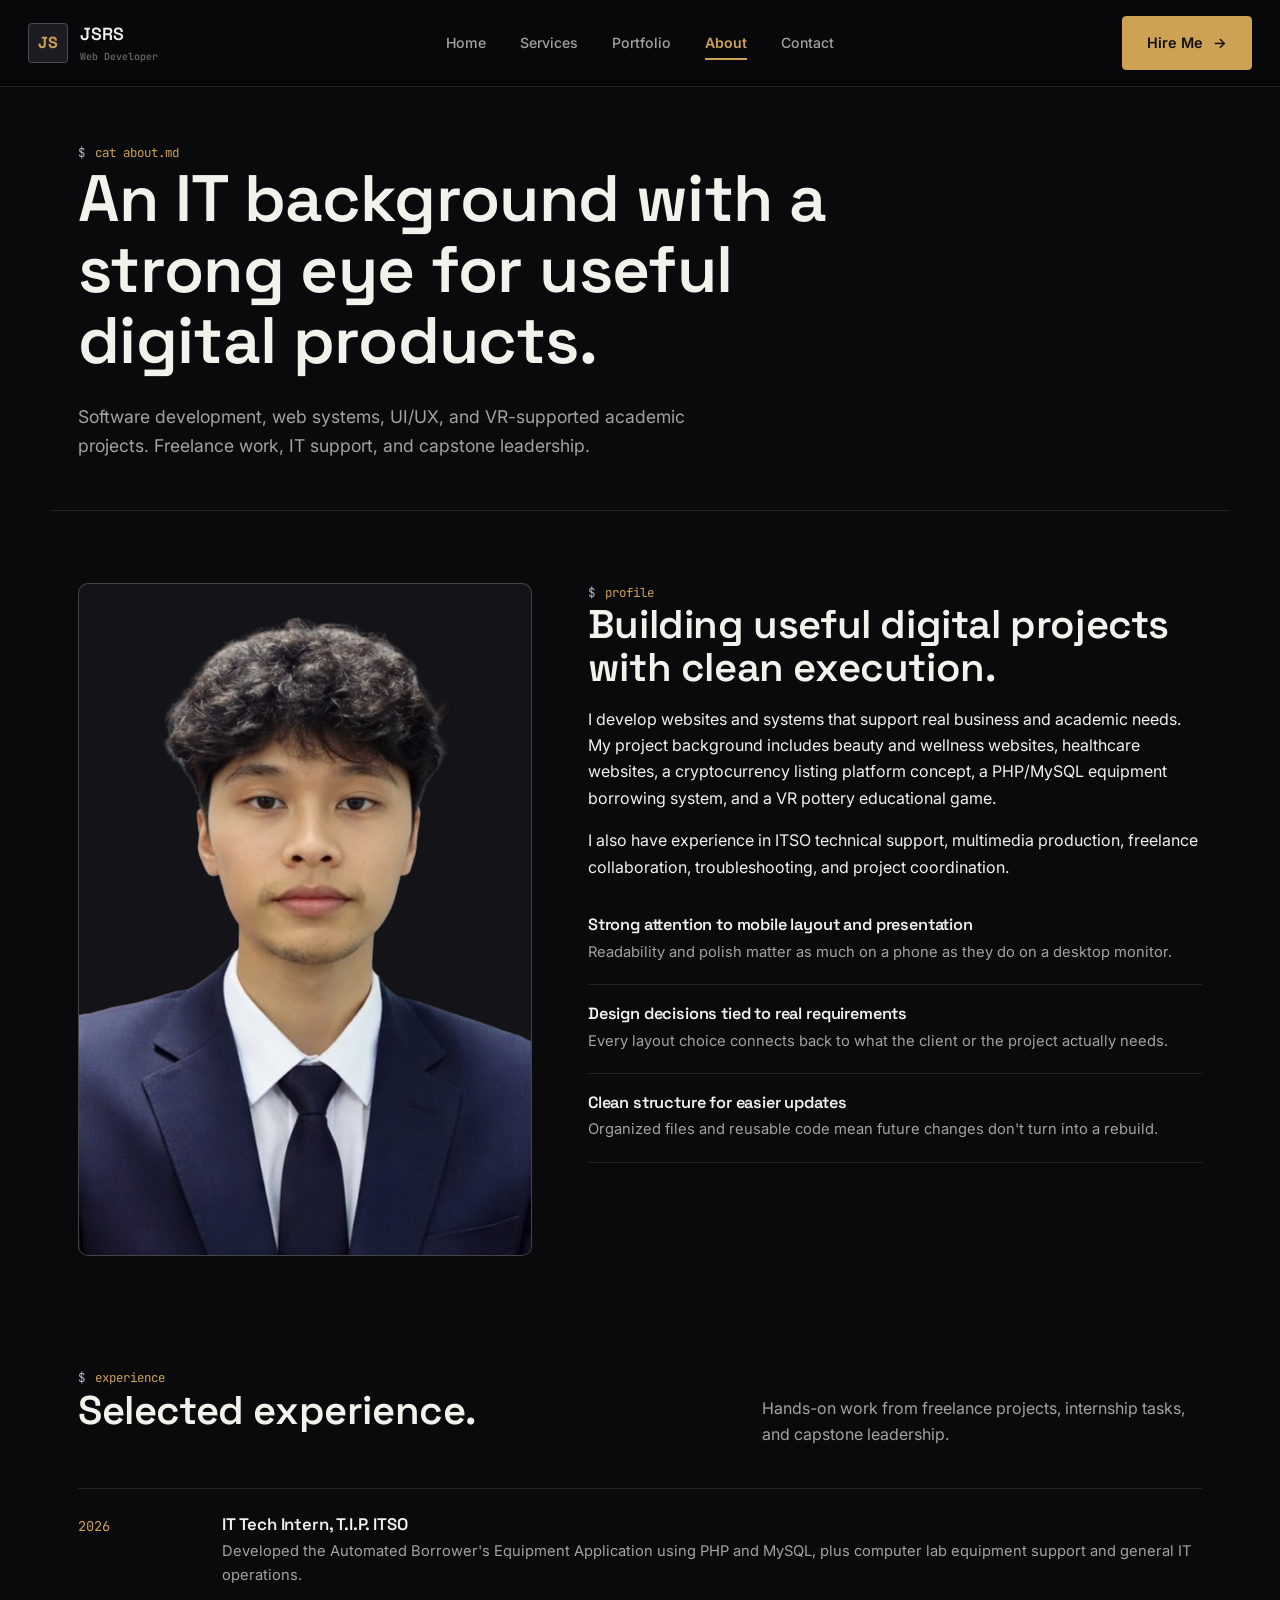
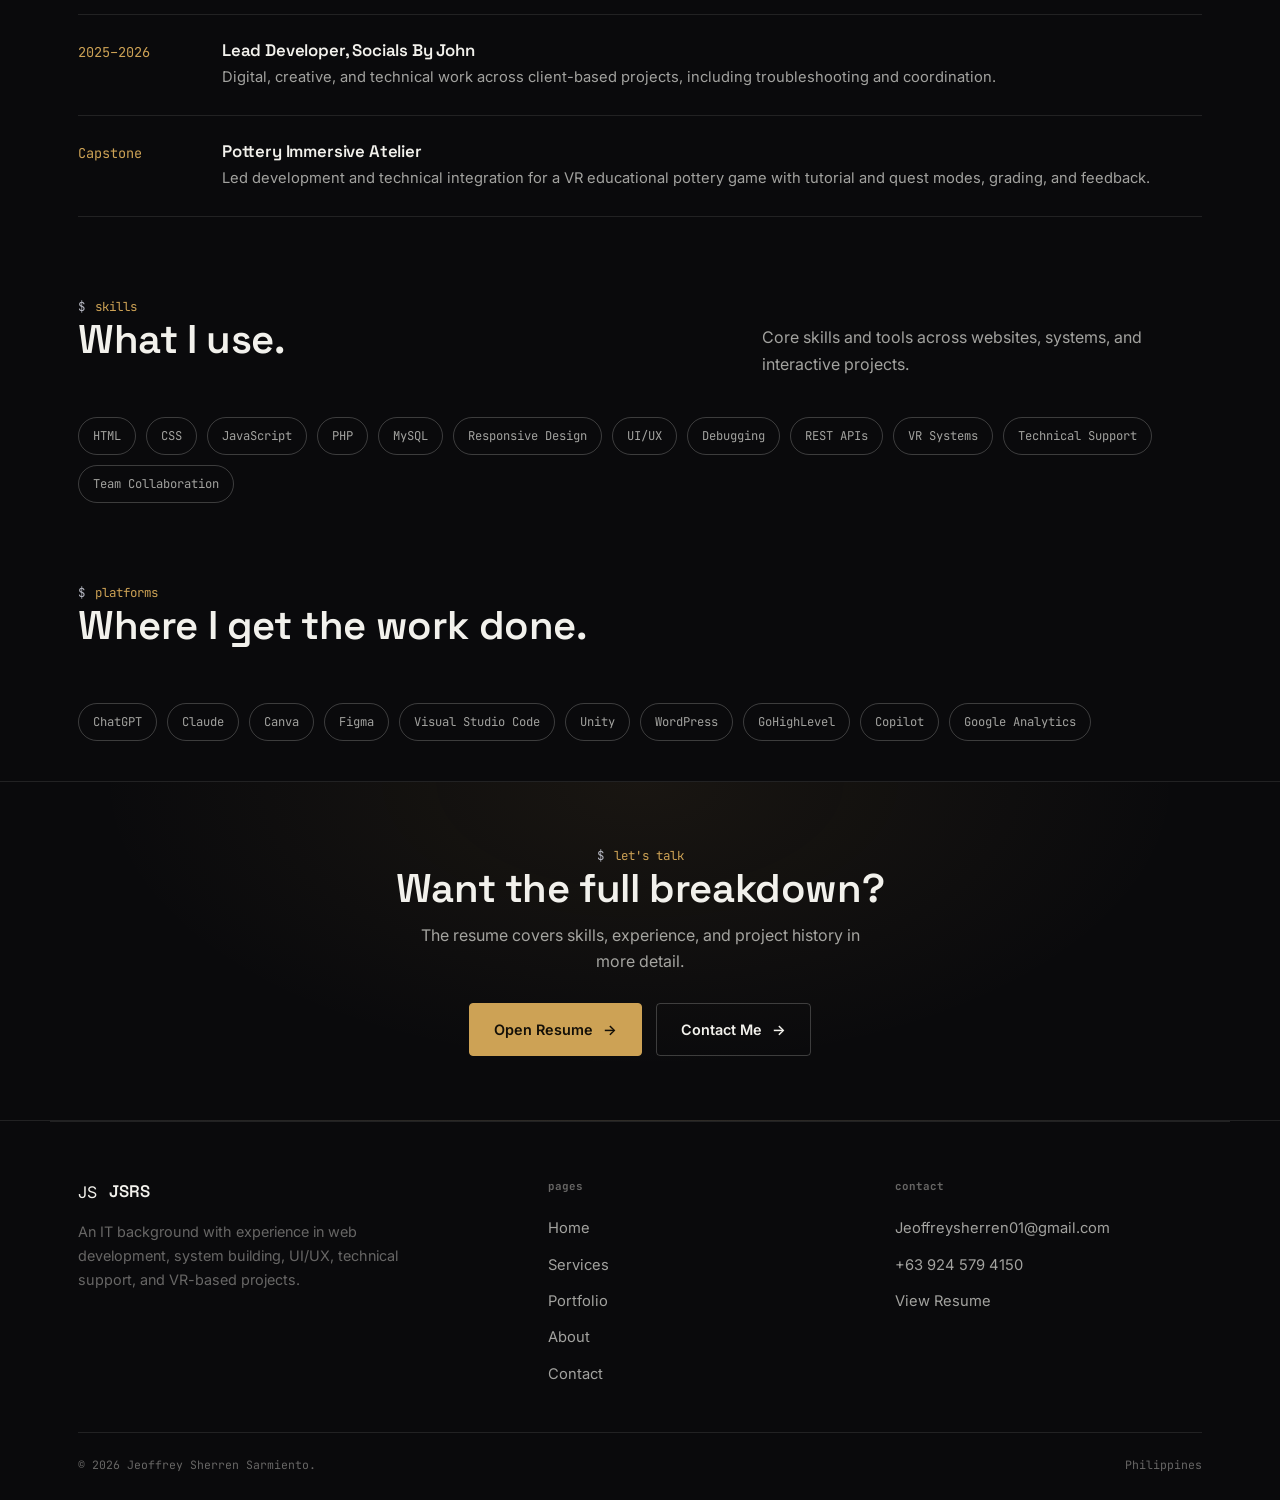
==== commit 9eca25a6: "Jsrs Portfolio" ====
--- a/about.html
+++ b/about.html
@@ -1,88 +1,154 @@
 <!DOCTYPE html>
 <html lang="en">
 <head>
-  <meta charset="UTF-8">
-  <meta name="viewport" content="width=device-width, initial-scale=1.0">
-  <meta name="description" content="About Jeoffrey Sherren Sarmiento, web developer and Information Technology graduate.">
-  <title>About | JSRS Portfolio</title>
-  <link rel="icon" href="./assets/favicon.svg" type="image/svg+xml">
-  <link rel="stylesheet" href="./style.css">
+<meta charset="UTF-8">
+<meta name="viewport" content="width=device-width, initial-scale=1.0">
+<title>About | Jeoffrey Sherren Sarmiento</title>
+<meta name="description" content="About Jeoffrey Sherren Sarmiento, web developer and Information Technology graduate based in the Philippines.">
+<link rel="icon" href="./assets/jeoffrey.png" type="image/png">
+<link rel="preconnect" href="https://fonts.googleapis.com">
+<link href="https://fonts.googleapis.com/css2?family=Space+Grotesk:wght@500;600;700&family=Inter:wght@400;500;600;700&family=JetBrains+Mono:wght@400;500;600&display=swap" rel="stylesheet">
+<link rel="stylesheet" href="./style.css">
 </head>
-<body data-page="about">
-  <div class="loader" aria-hidden="true">
-  <div class="loader-content"><b>JSRS</b><span>Designing your first impression</span><i></i></div>
-</div>
-  <header class="header">
-  <a class="brand" href="./index.html" aria-label="JSS home">
-    <img src="./assets/jsrs-logo.png" alt="JSRS logo">
-    <span class="brand-copy"><strong>JSRS</strong><small>Web Developer</small></span>
+<body>
+
+<header class="nav-bar">
+  <a class="brand" href="./index.html">
+    <span class="mark">JS</span>
+    <span>JSRS<br><small>Web Developer</small></span>
   </a>
-  <button class="menu" type="button" aria-label="Open menu" aria-expanded="false"><span></span><span></span><span></span></button>
-  <nav class="nav" aria-label="Main navigation">
-    <a href="./index.html" data-nav="home">Home</a>
-    <a href="./services.html" data-nav="services">Services</a>
-    <a href="./portfolio.html" data-nav="portfolio">Portfolio</a>
-    <a href="./about.html" data-nav="about">About</a>
-    <a href="./contact.html" data-nav="contact">Contact</a>
+  <button class="menu-toggle" aria-label="Open menu" aria-expanded="false">☰</button>
+  <nav class="nav-links" aria-label="Main navigation">
+    <a href="./index.html">Home</a>
+    <a href="./services.html">Services</a>
+    <a href="./portfolio.html">Portfolio</a>
+    <a href="./about.html" aria-current="page">About</a>
+    <a href="./contact.html">Contact</a>
   </nav>
-  <div class="top-actions">
-    <a class="resume-link" href="./assets/JSarmiento_RESUME.pdf" target="_blank" rel="noopener">Resume</a>
+  <div class="nav-actions">
     <a class="btn btn-primary" href="./contact.html">Hire Me</a>
   </div>
 </header>
-  <main>
+
+<main>
 
 <section class="page-hero wrap">
-  <div class="hero-inner">
-    <div class="hero-copy"><span class="small-label">About</span><h1>Information Technology background with a strong eye for useful digital products.</h1><p class="lead">I focus on software development, web systems, UI/UX, multimedia, and VR-based academic projects. My experience includes freelance work, IT support, and capstone development.</p><div class="hero-actions"><a class="btn btn-primary" href="./portfolio.html">View Work</a><a class="btn btn-ghost" href="./contact.html">Contact Me</a></div></div>
-    <div class="hero-note reveal"><b>Focus areas</b><p>Web development, PHP/MySQL systems, UI/UX, responsive design, technical support, team collaboration, and VR educational workflows.</p></div>
+  <span class="eyebrow">cat about.md</span>
+  <h1>An IT background with a strong eye for useful digital products.</h1>
+  <p class="lead">Software development, web systems, UI/UX, and VR-supported academic projects. Freelance work, IT support, and capstone leadership.</p>
+</section>
+
+<section class="section wrap">
+  <div class="split">
+    <div class="portrait-frame reveal">
+      <img src="./assets/jeoffrey.png" alt="Jeoffrey Sherren Sarmiento">
+    </div>
+    <div>
+      <span class="eyebrow">profile</span>
+      <h2>Building useful digital projects with clean execution.</h2>
+      <p>I develop websites and systems that support real business and academic needs. My project background includes beauty and wellness websites, healthcare websites, a cryptocurrency listing platform concept, a PHP/MySQL equipment borrowing system, and a VR pottery educational game.</p>
+      <p>I also have experience in ITSO technical support, multimedia production, freelance collaboration, troubleshooting, and project coordination.</p>
+      <div class="principle">
+        <h4>Strong attention to mobile layout and presentation</h4>
+        <p>Readability and polish matter as much on a phone as they do on a desktop monitor.</p>
+      </div>
+      <div class="principle">
+        <h4>Design decisions tied to real requirements</h4>
+        <p>Every layout choice connects back to what the client or the project actually needs.</p>
+      </div>
+      <div class="principle">
+        <h4>Clean structure for easier updates</h4>
+        <p>Organized files and reusable code mean future changes don't turn into a rebuild.</p>
+      </div>
+    </div>
   </div>
 </section>
-<div class="marquee" aria-label="Capabilities moving from right to left">
-  <div class="marquee-track">
-    <span>Web Development</span><span>UI/UX</span><span>PHP + MySQL</span><span>VR Systems</span><span>Responsive Design</span><span>Technical Support</span>
-    <span>Web Development</span><span>UI/UX</span><span>PHP + MySQL</span><span>VR Systems</span><span>Responsive Design</span><span>Technical Support</span>
+
+<section class="section wrap section-tight">
+  <div class="section-head">
+    <div><span class="eyebrow">experience</span><h2>Selected experience.</h2></div>
+    <p>Hands-on work from freelance projects, internship tasks, and capstone leadership.</p>
   </div>
-</div>
-<section class="section wrap">
-  <div class="about-card panel reveal">
-    <div class="portrait-box"><img src="./assets/jeoffrey.png" alt="Jeoffrey Sherren Sarmiento portrait"></div>
-    <div class="profile-copy"><span class="small-label">Profile</span><h2>Building useful digital projects with clean execution.</h2><p>I develop websites and systems that support real business and academic needs. My project background includes beauty and wellness websites, healthcare websites, a cryptocurrency listing platform, a PHP/MySQL equipment borrowing system, and a VR pottery educational game.</p><p>I also have experience in ITSO technical support, multimedia production, freelance collaboration, troubleshooting, and project coordination.</p><ul class="strength-list"><li>Strong attention to mobile layout, readability, and polished visual presentation.</li><li>Comfortable connecting design decisions to real project requirements.</li><li>Focused on clean structure so future updates are easier to manage.</li></ul></div>
+  <div class="timeline">
+    <div class="timeline-item reveal">
+      <time>2026</time>
+      <div><h3>IT Tech Intern, T.I.P. ITSO</h3><p>Developed the Automated Borrower's Equipment Application using PHP and MySQL, plus computer lab equipment support and general IT operations.</p></div>
+    </div>
+    <div class="timeline-item reveal">
+      <time>2025–2026</time>
+      <div><h3>Lead Developer, Socials By John</h3><p>Digital, creative, and technical work across client-based projects, including troubleshooting and coordination.</p></div>
+    </div>
+    <div class="timeline-item reveal">
+      <time>Capstone</time>
+      <div><h3>Pottery Immersive Atelier</h3><p>Led development and technical integration for a VR educational pottery game with tutorial and quest modes, grading, and feedback.</p></div>
+    </div>
   </div>
 </section>
-<section class="section wrap section-tight"><div class="section-head"><div><span class="small-label">Experience</span><h2>Selected experience.</h2></div><p>Hands-on work from freelance projects, internship tasks, and capstone leadership.</p></div><div class="timeline">
-  <div class="timeline-item reveal"><time>2026</time><div><h3>IT Tech Intern — T.I.P. ITSO</h3><p>Developed the Automated Borrower’s Equipment Application using PHP and MySQL, assisted with computer lab equipment, support tasks, and IT operations.</p></div></div>
-  <div class="timeline-item reveal"><time>2025 - 2026</time><div><h3>Lead Developer — Socials By John</h3><p>Collaborated on digital, creative, technical, multimedia, and client-based project tasks with troubleshooting and coordination responsibilities.</p></div></div>
-  <div class="timeline-item reveal"><time>Capstone</time><div><h3>Pottery Immersive Atelier</h3><p>Led development and technical integration for a VR educational pottery game with tutorial and quest modes, grading, feedback, and interactive mechanics.</p></div></div>
-</div></section>
-<section class="section wrap section-tight"><div class="section-head"><div><span class="small-label">Skills</span><h2>What I use.</h2></div><p>Core skills and tools used across websites, systems, and interactive projects.</p></div><div class="grid-2"><div class="panel stack-card reveal"><h3>Skills</h3><div class="skill-grid"><span class="chip">HTML</span><span class="chip">CSS</span><span class="chip">JavaScript</span><span class="chip">PHP</span><span class="chip">MySQL</span><span class="chip">Responsive Design</span><span class="chip">UI/UX</span><span class="chip">Debugging</span><span class="chip">REST APIs</span><span class="chip">VR Systems</span><span class="chip">Technical Support</span><span class="chip">Team Collaboration</span></div></div><div class="panel stack-card reveal"><h3>Platforms</h3><div class="platform-grid two-col"><div class="platform-pill"><span class="platform-icon">CG</span><span>ChatGPT</span></div><div class="platform-pill"><span class="platform-icon">CL</span><span>Claude</span></div><div class="platform-pill"><span class="platform-icon">CA</span><span>Canva</span></div><div class="platform-pill"><span class="platform-icon">FI</span><span>Figma</span></div><div class="platform-pill"><span class="platform-icon">VS</span><span>Visual Studio Code</span></div><div class="platform-pill"><span class="platform-icon">UN</span><span>Unity</span></div><div class="platform-pill"><span class="platform-icon">WP</span><span>WordPress</span></div><div class="platform-pill"><span class="platform-icon">GH</span><span>GoHighLevel</span></div><div class="platform-pill"><span class="platform-icon">CP</span><span>Copilot</span></div><div class="platform-pill"><span class="platform-icon">GA</span><span>Google Analytics</span></div></div></div></div></section>
-  </main>
-  <footer class="footer">
-  <div class="footer-inner">
-    <div class="footer-top">
-      <div>
-        <a class="footer-logo" href="./index.html"><img src="./assets/jsrs-logo.png" alt="JSRS logo"><b>JSRS Portfolio</b></a>
-        <p class="footer-text">An Information Technology background with experience in web development, system building, UI/UX, technical support, and VR-based projects.</p>
-      </div>
-      <div class="footer-links">
-        <div>
-          <h4>Pages</h4>
-          <a href="./index.html">Home</a>
-          <a href="./services.html">Services</a>
-          <a href="./portfolio.html">Portfolio</a>
-          <a href="./about.html">About</a>
-        </div>
-        <div>
-          <h4>Contact</h4>
-          <a href="mailto:Jeoffreysherren01@gmail.com">Jeoffreysherren01@gmail.com</a>
-          <a href="tel:+639245794150">+63 924 579 4150</a>
-          <a href="./assets/JSarmiento_RESUME.pdf" target="_blank" rel="noopener">View Resume</a>
-        </div>
-      </div>
+
+<section class="section wrap section-tight">
+  <div class="section-head">
+    <div><span class="eyebrow">skills</span><h2>What I use.</h2></div>
+    <p>Core skills and tools across websites, systems, and interactive projects.</p>
+  </div>
+  <div class="chip-row reveal">
+    <span class="chip">HTML</span><span class="chip">CSS</span><span class="chip">JavaScript</span><span class="chip">PHP</span><span class="chip">MySQL</span>
+    <span class="chip">Responsive Design</span><span class="chip">UI/UX</span><span class="chip">Debugging</span><span class="chip">REST APIs</span>
+    <span class="chip">VR Systems</span><span class="chip">Technical Support</span><span class="chip">Team Collaboration</span>
+  </div>
+</section>
+
+<section class="section wrap section-tight">
+  <div class="section-head">
+    <div><span class="eyebrow">platforms</span><h2>Where I get the work done.</h2></div>
+  </div>
+  <div class="chip-row reveal">
+    <span class="chip">ChatGPT</span><span class="chip">Claude</span><span class="chip">Canva</span><span class="chip">Figma</span>
+    <span class="chip">Visual Studio Code</span><span class="chip">Unity</span><span class="chip">WordPress</span>
+    <span class="chip">GoHighLevel</span><span class="chip">Copilot</span><span class="chip">Google Analytics</span>
+  </div>
+</section>
+
+<section class="cta-band">
+  <div class="wrap">
+    <span class="eyebrow" style="justify-content:center;">let's talk</span>
+    <h2>Want the full breakdown?</h2>
+    <p>The resume covers skills, experience, and project history in more detail.</p>
+    <div class="cta-actions">
+      <a class="btn btn-primary" href="./assets/JSarmiento_RESUME.pdf" target="_blank" rel="noopener">Open Resume</a>
+      <a class="btn btn-ghost" href="./contact.html">Contact Me</a>
     </div>
-    <div class="copyright"><span>&copy; 2026 Jeoffrey Sherren Sarmiento.</span><span>Built with consistent design, clean structure, and responsive styling.</span></div>
+  </div>
+</section>
+
+</main>
+
+<footer class="footer wrap">
+  <div class="footer-top">
+    <div>
+      <a class="footer-brand" href="./index.html"><span class="mark">JS</span><span style="font-family:var(--display); font-weight:600; font-size:1.05rem; color:var(--paper);">JSRS</span></a>
+      <p>An IT background with experience in web development, system building, UI/UX, technical support, and VR-based projects.</p>
+    </div>
+    <div class="footer-links">
+      <h5>pages</h5>
+      <a href="./index.html">Home</a>
+      <a href="./services.html">Services</a>
+      <a href="./portfolio.html">Portfolio</a>
+      <a href="./about.html">About</a>
+      <a href="./contact.html">Contact</a>
+    </div>
+    <div class="footer-links">
+      <h5>contact</h5>
+      <a href="mailto:Jeoffreysherren01@gmail.com">Jeoffreysherren01@gmail.com</a>
+      <a href="tel:+639245794150">+63 924 579 4150</a>
+      <a href="./assets/JSarmiento_RESUME.pdf" target="_blank" rel="noopener">View Resume</a>
+    </div>
+  </div>
+  <div class="footer-bottom">
+    <span>&copy; 2026 Jeoffrey Sherren Sarmiento.</span>
+    <span>Philippines</span>
   </div>
 </footer>
-  <script src="./script.js"></script>
+
+<script src="./script.js"></script>
 </body>
 </html>
--- a/style.css
+++ b/style.css
@@ -1,2006 +1,314 @@
-:root {
-  /* JSRS — Black × Gold × Silver */
-  --bg: #000000;
-  --bg-soft: #0D0D0D;
-  --panel: rgba(13, 13, 13, 0.80);
-  --panel-strong: rgba(8, 8, 8, 0.96);
-  --panel-glass: rgba(201, 168, 76, 0.06);
-  --ink: #EDE8DC;
-  --silver: #C4C4D0;
-  --muted: rgba(237, 232, 220, 0.70);
-  --soft: rgba(237, 232, 220, 0.48);
-  --line: rgba(201, 168, 76, 0.18);
-  --line-strong: rgba(201, 168, 76, 0.44);
-  --gold: #C9A84C;
-  --gold-light: #E8CC7A;
-  --gold-dark: #8B6914;
-  --blue: rgba(201, 168, 76, 0.22);
-  --blue-2: #0D0D0D;
-  --cyan: #C9A84C;
-  --violet: rgba(201, 168, 76, 0.22);
-  --green: #C9A84C;
-  --max: 1160px;
-  --radius: 28px;
-  --radius-lg: 36px;
-  --shadow: 0 28px 90px rgba(0, 0, 0, 0.62);
-  --shadow-blue: 0 24px 65px rgba(201, 168, 76, 0.18);
-  --ease: cubic-bezier(0.2, 0.8, 0.2, 1);
-}
-
-* {
-  box-sizing: border-box;
-  margin: 0;
-  padding: 0;
-}
-
-html {
-  scroll-behavior: smooth;
-  background: var(--bg);
-}
-
-body {
-  min-height: 100vh;
-  color: var(--ink);
-  font-family: Inter, ui-sans-serif, system-ui, -apple-system, BlinkMacSystemFont, "Segoe UI", Arial, sans-serif;
-  background:
-    radial-gradient(circle at 18% -8%, rgba(201, 168, 76, 0.14), transparent 32rem),
-    radial-gradient(circle at 92% 4%, rgba(196, 196, 208, 0.08), transparent 34rem),
-    radial-gradient(circle at 50% 105%, rgba(201, 168, 76, 0.07), transparent 36rem),
-    linear-gradient(180deg, #000000 0%, #0D0D0D 45%, #000000 100%);
-  overflow-x: hidden;
-}
-
-body::before {
-  content: "";
-  position: fixed;
-  inset: 0;
-  z-index: -3;
-  pointer-events: none;
-  background-image:
-    linear-gradient(rgba(201, 168, 76, 0.04) 1px, transparent 1px),
-    linear-gradient(90deg, rgba(201, 168, 76, 0.04) 1px, transparent 1px);
-  background-size: 82px 82px;
-  mask-image: linear-gradient(to bottom, #000 0%, transparent 82%);
-}
-
-body::after {
-  content: "";
-  position: fixed;
-  inset: -18% -12%;
-  z-index: -2;
-  pointer-events: none;
-  background:
-    radial-gradient(circle at 24% 26%, rgba(201, 168, 76, 0.10), transparent 24rem),
-    radial-gradient(circle at 76% 18%, rgba(196, 196, 208, 0.07), transparent 26rem),
-    conic-gradient(from 160deg at 50% 50%, transparent, rgba(201, 168, 76, 0.07), transparent, rgba(196, 196, 208, 0.06), transparent);
-  filter: blur(22px);
-  opacity: 0.8;
-  animation: ambientDrift 16s var(--ease) infinite alternate;
-}
-
-body.nav-open {
-  overflow: hidden;
-}
-
-::selection {
-  background: rgba(201, 168, 76, 0.32);
-  color: #EDE8DC;
-}
-
-a {
-  color: inherit;
-  text-decoration: none;
-}
-
-img {
-  display: block;
-  max-width: 100%;
-}
-
-button,
-input,
-textarea,
-select {
-  font: inherit;
-}
-
-button {
-  color: inherit;
-}
-
-main {
-  position: relative;
-  z-index: 1;
-}
-
-.wrap {
-  width: min(calc(100% - 34px), var(--max));
-  margin-inline: auto;
-}
-
-.section {
-  padding: 82px 0;
-}
-
-.section-tight {
-  padding-top: 56px;
-}
-
-.blue,
-.text-gradient {
-  color: var(--gold);
-}
-
-.text-gradient {
-  background: linear-gradient(120deg, #C9A84C 0%, #EDE8DC 28%, #C4C4D0 52%, #C9A84C 78%, #EDE8DC 100%);
-  background-size: 200% auto;
-  -webkit-background-clip: text;
-  background-clip: text;
-  color: transparent;
-  animation: textShine 7s linear infinite;
-}
-
-p {
-  color: var(--muted);
-  line-height: 1.72;
-}
-
-.lead {
-  max-width: 720px;
-  font-size: clamp(1rem, 1.4vw, 1.1rem);
-}
-
-h1,
-h2,
-h3 {
-  line-height: 1.04;
-  letter-spacing: -0.045em;
-}
-
-h1,
-h2 {
-  font-family: Georgia, "Times New Roman", serif;
-  font-weight: 800;
-}
-
-h1 {
-  font-size: clamp(2.45rem, 5.6vw, 5.5rem);
-  max-width: 920px;
-}
-
-h2 {
-  font-size: clamp(1.9rem, 3.8vw, 3.35rem);
-}
-
-h3 {
-  font-size: clamp(1.1rem, 1.75vw, 1.45rem);
-  color: #EDE8DC;
-}
-
-.small-label {
-  display: inline-flex;
-  align-items: center;
-  gap: 10px;
-  margin-bottom: 16px;
-  color: var(--gold);
-  font-size: 0.72rem;
-  font-weight: 950;
-  letter-spacing: 0.18em;
-  text-transform: uppercase;
-}
-
-.small-label::before {
-  content: "";
-  width: 38px;
-  height: 1px;
-  border-radius: 999px;
-  background: linear-gradient(90deg, var(--gold), transparent);
-  box-shadow: 0 0 18px rgba(201, 168, 76, 0.55);
-}
-
-/* Loader */
-.loader {
-  position: fixed;
-  inset: 0;
-  z-index: 9999;
-  display: grid;
-  place-items: center;
-  min-height: 100vh;
-  min-height: 100svh;
-  overflow: hidden;
-  background:
-    radial-gradient(circle at 50% 42%, rgba(201, 168, 76, 0.16), transparent 24rem),
-    radial-gradient(circle at 50% 58%, rgba(196, 196, 208, 0.08), transparent 18rem),
-    #000000;
-  opacity: 1;
-  visibility: visible;
-  transition: opacity 0.75s var(--ease), visibility 0.75s var(--ease), transform 0.75s var(--ease);
-}
-
-.loader::before,
-.loader::after {
-  content: "";
-  position: absolute;
-  border-radius: 50%;
-  pointer-events: none;
-}
-
-.loader::before {
-  width: min(360px, 72vw);
-  height: min(360px, 72vw);
-  border: 1px solid rgba(201, 168, 76, 0.12);
-  background: conic-gradient(from 0deg, transparent, rgba(201, 168, 76, 0.60), transparent 38%, rgba(196, 196, 208, 0.32), transparent 72%);
-  filter: drop-shadow(0 0 34px rgba(201, 168, 76, 0.32));
-  animation: spin 4.8s linear infinite;
-}
-
-.loader::after {
-  width: min(250px, 58vw);
-  height: min(250px, 58vw);
-  background: radial-gradient(circle, rgba(201, 168, 76, 0.10), transparent 65%);
-  animation: loaderPulse 1.7s var(--ease) infinite alternate;
-}
-
-.loader-content {
-  position: relative;
-  z-index: 1;
-  display: flex;
-  flex-direction: column;
-  align-items: center;
-  justify-content: center;
-  width: 100%;
-  text-align: center;
-  transform: translateY(0);
-}
-
-.loader-content b {
-  display: block;
-  font-family: Georgia, "Times New Roman", serif;
-  font-size: clamp(4rem, 13vw, 8.5rem);
-  line-height: 0.9;
-  letter-spacing: -0.12em;
-  background: linear-gradient(115deg, #C9A84C 0%, #EDE8DC 28%, #C4C4D0 50%, #C9A84C 70%, #EDE8DC 100%);
-  background-size: 230% auto;
-  -webkit-background-clip: text;
-  background-clip: text;
-  color: transparent;
-  filter: drop-shadow(0 28px 46px rgba(201, 168, 76, 0.28));
-  animation: textShine 2.9s linear infinite;
-}
-
-.loader-content span {
-  margin-top: 18px;
-  color: var(--muted);
-  font-size: 0.78rem;
-  font-weight: 800;
-  letter-spacing: 0.18em;
-  text-transform: uppercase;
-}
-
-.loader-content i {
-  display: block;
-  width: min(250px, 62vw);
-  height: 3px;
-  margin-top: 24px;
-  border-radius: 999px;
-  overflow: hidden;
-  background: rgba(201, 168, 76, 0.10);
-}
-
-.loader-content i::before {
-  content: "";
-  display: block;
-  width: 45%;
-  height: 100%;
-  border-radius: inherit;
-  background: linear-gradient(90deg, transparent, #C9A84C, #EDE8DC, #C4C4D0, transparent);
-  animation: loadSweep 1.25s var(--ease) infinite;
-}
-
-.loader.hide {
-  opacity: 0;
-  visibility: hidden;
-  transform: scale(1.04);
-}
-
-/* Header */
-.header {
-  position: sticky;
-  top: 14px;
-  z-index: 80;
-  isolation: isolate;
-  width: min(calc(100% - 28px), var(--max));
-  margin: 14px auto 0;
-  padding: 10px 12px;
-  display: flex;
-  align-items: center;
-  justify-content: space-between;
-  gap: 12px;
-  border: 1px solid var(--line);
-  border-radius: 999px;
-  background: rgba(13, 13, 13, 0.72);
-  -webkit-backdrop-filter: blur(22px);
-  backdrop-filter: blur(22px);
-  box-shadow: 0 22px 70px rgba(0, 0, 0, 0.45), 0 0 0 1px rgba(201, 168, 76, 0.06) inset;
-  transition: background 0.28s var(--ease), border-color 0.28s var(--ease), transform 0.28s var(--ease);
-}
-
-.header.scrolled {
-  background: rgba(10, 10, 10, 0.92);
-  border-color: rgba(201, 168, 76, 0.28);
-}
-
-.brand {
-  display: inline-flex;
-  align-items: center;
-  gap: 11px;
-  min-width: 170px;
-}
-
-.brand img,
-.footer-logo img {
-  width: 52px;
-  height: 52px;
-  object-fit: cover;
-  border: 1px solid rgba(201, 168, 76, 0.18);
-  border-radius: 14px;
-  box-shadow: 0 8px 24px rgba(0, 0, 0, 0.40), 0 0 12px rgba(201, 168, 76, 0.12);
-}
-
-.brand-copy {
-  display: grid;
-  gap: 1px;
-}
-
-.brand strong {
-  font-family: Georgia, "Times New Roman", serif;
-  font-size: 1.02rem;
-  letter-spacing: -0.05em;
-  color: #EDE8DC;
-}
-
-.brand small {
-  color: var(--gold);
-  font-size: 0.68rem;
-  font-weight: 800;
-  letter-spacing: 0.12em;
-  text-transform: uppercase;
-}
-
-.nav {
-  display: flex;
-  align-items: center;
-  gap: 4px;
-  padding: 5px;
-  border: 1px solid rgba(201, 168, 76, 0.08);
-  border-radius: 999px;
-  background: rgba(201, 168, 76, 0.04);
-  z-index: 999;
-}
-
-.nav a {
-  display: block;
-  padding: 10px 14px;
-  border-radius: 999px;
-  color: var(--muted);
-  font-size: 0.79rem;
-  font-weight: 900;
-  transition: color 0.25s var(--ease), background 0.25s var(--ease), transform 0.25s var(--ease);
-}
-
-.nav a:hover,
-.nav a.active {
-  color: #EDE8DC;
-  background: linear-gradient(135deg, rgba(201, 168, 76, 0.18), rgba(196, 196, 208, 0.08));
-}
-
-.nav a:hover {
-  transform: translateY(-1px);
-}
-
-.top-actions {
-  display: flex;
-  align-items: center;
-  gap: 8px;
-}
-
-.resume-link,
-.btn {
-  position: relative;
-  isolation: isolate;
-  overflow: hidden;
-  display: inline-flex;
-  align-items: center;
-  justify-content: center;
-  gap: 9px;
-  min-height: 44px;
-  padding: 0 17px;
-  border: 1px solid var(--line);
-  border-radius: 999px;
-  color: #EDE8DC;
-  font-size: 0.84rem;
-  font-weight: 950;
-  white-space: nowrap;
-  transition: transform 0.3s var(--ease), border-color 0.3s var(--ease), box-shadow 0.3s var(--ease), background 0.3s var(--ease);
-}
-
-.resume-link::before,
-.btn::before {
-  content: "";
-  position: absolute;
-  inset: 0;
-  z-index: -1;
-  background: linear-gradient(115deg, transparent 0%, rgba(201, 168, 76, 0.18) 45%, transparent 58%);
-  transform: translateX(-120%);
-  transition: transform 0.5s var(--ease);
-}
-
-.resume-link {
-  background: rgba(201, 168, 76, 0.06);
-}
-
-.btn-primary {
-  border-color: rgba(201, 168, 76, 0.55);
-  background: linear-gradient(135deg, rgba(201, 168, 76, 0.28), rgba(13, 13, 13, 0.85));
-  box-shadow: var(--shadow-blue);
-}
-
-.btn-ghost {
-  background: rgba(201, 168, 76, 0.06);
-}
-
-.resume-link:hover,
-.btn:hover {
-  transform: translateY(-3px);
-  border-color: rgba(201, 168, 76, 0.62);
-  box-shadow: 0 22px 50px rgba(0, 0, 0, 0.36), 0 0 20px rgba(201, 168, 76, 0.14);
-}
-
-.resume-link:hover::before,
-.btn:hover::before {
-  transform: translateX(120%);
-}
-
-.menu {
-  position: relative;
-  z-index: 1000;
-  display: none;
-  width: 44px;
-  height: 44px;
-  flex: 0 0 44px;
-  align-items: center;
-  justify-content: center;
-  flex-direction: column;
-  gap: 5px;
-  border: 0;
-  border-radius: 50%;
-  background: rgba(201, 168, 76, 0.08);
-  cursor: pointer;
-  transition: background 0.25s var(--ease), transform 0.25s var(--ease);
-}
-
-.menu span {
-  display: block;
-  width: 18px;
-  height: 2px;
-  border-radius: 999px;
-  background: #C9A84C;
-  transition: transform 0.25s var(--ease), opacity 0.25s var(--ease);
-}
-
-.menu.active {
-  background: rgba(201, 168, 76, 0.18);
-}
-
-.menu.active span:nth-child(1) {
-  transform: translateY(7px) rotate(45deg);
-}
-
-.menu.active span:nth-child(2) {
-  opacity: 0;
-}
-
-.menu.active span:nth-child(3) {
-  transform: translateY(-7px) rotate(-45deg);
-}
-
-/* Hero */
-.home-hero,
-.page-hero {
-  position: relative;
-  padding: 88px 0 56px;
-}
-
-.home-hero::before,
-.page-hero::before {
-  content: "";
-  position: absolute;
-  left: 50%;
-  top: 20px;
-  width: min(860px, 92vw);
-  height: 360px;
-  transform: translateX(-50%);
-  border-radius: 999px;
-  background: radial-gradient(circle, rgba(201, 168, 76, 0.12), transparent 70%);
-  filter: blur(30px);
-  pointer-events: none;
-  z-index: -1;
-}
-
-.hero-inner {
-  display: grid;
-  grid-template-columns: minmax(0, 1.08fr) minmax(330px, 0.82fr);
-  gap: 42px;
-  align-items: center;
-}
-
-.page-hero .hero-inner {
-  align-items: end;
-}
-
-.hero-copy {
-  position: relative;
-}
-
-.hero-copy .lead,
-.page-hero .lead {
-  margin-top: 20px;
-}
-
-.hero-actions {
-  display: flex;
-  flex-wrap: wrap;
-  gap: 12px;
-  margin-top: 28px;
-}
-
-.hero-highlights,
-.metrics {
-  display: grid;
-  grid-template-columns: repeat(3, 1fr);
-  gap: 12px;
-  margin-top: 30px;
-}
-
-.highlight-pill,
-.metric {
-  border: 1px solid var(--line);
-  border-radius: 20px;
-  background: rgba(201, 168, 76, 0.05);
-  padding: 15px;
-  min-height: 88px;
-}
-
-.highlight-pill b,
-.metric b {
-  display: block;
-  color: #C9A84C;
-  font-family: Georgia, "Times New Roman", serif;
-  font-size: 1.6rem;
-  letter-spacing: -0.06em;
-}
-
-.highlight-pill span,
-.metric span {
-  display: block;
-  margin-top: 5px;
-  color: var(--muted);
-  font-size: 0.78rem;
-  font-weight: 800;
-}
-
-.hero-showcase {
-  position: relative;
-  min-height: 520px;
-}
-
-.showcase-card,
-.hero-note,
-.panel,
-.contact-card,
-.resume-panel,
-.timeline-item,
-.full-service-card,
-.mini-service-card {
-  position: relative;
-  overflow: hidden;
-  border: 1px solid var(--line);
-  background:
-    radial-gradient(circle at 16% 12%, rgba(201, 168, 76, 0.10), transparent 28%),
-    linear-gradient(145deg, rgba(201, 168, 76, 0.07), rgba(13, 13, 13, 0.90));
-  box-shadow: 0 24px 70px rgba(0, 0, 0, 0.34);
-}
-
-.showcase-card::before,
-.hero-note::before,
-.panel::before,
-.contact-card::before,
-.resume-panel::before,
-.timeline-item::before,
-.full-service-card::before,
-.mini-service-card::before,
-.portfolio-card::before {
-  content: "";
-  position: absolute;
-  inset: 0;
-  pointer-events: none;
-  background: linear-gradient(115deg, transparent 0%, rgba(201, 168, 76, 0.08) 42%, transparent 58%);
-  opacity: 0;
-  transform: translateX(-20%);
-  transition: opacity 0.35s var(--ease), transform 0.6s var(--ease);
-}
-
-.showcase-card:hover::before,
-.hero-note:hover::before,
-.panel:hover::before,
-.contact-card:hover::before,
-.resume-panel:hover::before,
-.timeline-item:hover::before,
-.full-service-card:hover::before,
-.mini-service-card:hover::before,
-.portfolio-card:hover::before {
-  opacity: 1;
-  transform: translateX(20%);
-}
-
-.showcase-card--main {
-  position: absolute;
-  inset: 0 0 86px 0;
-  display: flex;
-  flex-direction: column;
-  justify-content: space-between;
-  padding: 28px;
-  border-radius: 38px;
-}
-
-.showcase-visual {
-  position: relative;
-  display: grid;
-  place-items: center;
-  min-height: 280px;
-  border: 1px solid rgba(201, 168, 76, 0.12);
-  border-radius: 30px;
-  background:
-    radial-gradient(circle at 50% 45%, rgba(201, 168, 76, 0.12), transparent 38%),
-    rgba(201, 168, 76, 0.03);
-}
-
-.showcase-visual img {
-  width: min(230px, 58vw);
-  border-radius: 26px;
-  filter: drop-shadow(0 28px 40px rgba(0, 0, 0, 0.52));
-  animation: floatSoft 5s var(--ease) infinite alternate;
-}
-
-.orb {
-  position: absolute;
-  width: 76px;
-  height: 76px;
-  border-radius: 50%;
-  background: radial-gradient(circle at 30% 30%, #EDE8DC, #C9A84C 28%, rgba(196, 196, 208, 0.4) 68%, transparent 70%);
-  filter: blur(0.2px) drop-shadow(0 0 32px rgba(201, 168, 76, 0.45));
-  opacity: 0.72;
-}
-
-.orb-one {
-  top: 28px;
-  right: 34px;
-  animation: floatSoft 4.4s var(--ease) infinite alternate;
-}
-
-.orb-two {
-  left: 36px;
-  bottom: 34px;
-  width: 52px;
-  height: 52px;
-  background: radial-gradient(circle at 30% 30%, #C4C4D0, #A8A8B8 40%, transparent 72%);
-  opacity: 0.52;
-  animation: floatSoft 5.5s var(--ease) infinite alternate-reverse;
-}
-
-.showcase-meta {
-  display: grid;
-  grid-template-columns: 1fr 1fr;
-  gap: 12px;
-  margin-top: 20px;
-}
-
-.showcase-meta span,
-.deliverable-list span {
-  display: inline-flex;
-  align-items: center;
-  gap: 8px;
-  min-height: 42px;
-  padding: 10px 12px;
-  border: 1px solid rgba(201, 168, 76, 0.14);
-  border-radius: 16px;
-  color: var(--silver);
-  font-size: 0.82rem;
-  font-weight: 850;
-  background: rgba(201, 168, 76, 0.05);
-}
-
-.availability-card {
-  position: absolute;
-  right: 14px;
-  bottom: 0;
-  width: min(330px, calc(100% - 28px));
-  padding: 22px;
-  border-radius: 28px;
-  border: 1px solid rgba(201, 168, 76, 0.30);
-  background: rgba(10, 10, 10, 0.88);
-  -webkit-backdrop-filter: blur(16px);
-  backdrop-filter: blur(16px);
-  box-shadow: var(--shadow), 0 0 20px rgba(201, 168, 76, 0.08) inset;
-}
-
-.availability-card b {
-  display: block;
-  margin-bottom: 8px;
-  color: #EDE8DC;
-}
-
-.status-dot {
-  display: inline-block;
-  width: 10px;
-  height: 10px;
-  margin-right: 8px;
-  border-radius: 50%;
-  background: #C9A84C;
-  box-shadow: 0 0 0 6px rgba(201, 168, 76, 0.14), 0 0 24px rgba(201, 168, 76, 0.62);
-  animation: pulseDot 1.6s var(--ease) infinite;
-}
-
-.hero-note {
-  border-radius: var(--radius);
-  padding: 28px;
-}
-
-.hero-note b {
-  display: block;
-  margin-bottom: 9px;
-  color: #EDE8DC;
-  font-size: 1.04rem;
-}
-
-.hero-note p {
-  margin: 0;
-  font-size: 0.96rem;
-}
-
-/* Marquee */
-.marquee {
-  border-block: 1px solid var(--line);
-  background: rgba(13, 13, 13, 0.82);
-  overflow: hidden;
-  white-space: nowrap;
-}
-
-.marquee-track {
-  display: flex;
-  width: max-content;
-  will-change: transform;
-  animation: tickerRTL 28s linear infinite;
-}
-
-.marquee:hover .marquee-track {
-  animation-play-state: paused;
-}
-
-.marquee span {
-  padding: 22px 26px;
-  color: transparent;
-  -webkit-text-stroke: 1px rgba(201, 168, 76, 0.30);
-  font-family: Georgia, "Times New Roman", serif;
-  font-size: clamp(1.8rem, 4.6vw, 3.8rem);
-  font-weight: 900;
-  letter-spacing: -0.06em;
-}
-
-.marquee span:nth-child(even) {
-  color: #C9A84C;
-  -webkit-text-stroke: 0;
-}
-
-/* Sections and cards */
-.section-head {
-  display: flex;
-  align-items: end;
-  justify-content: space-between;
-  gap: 26px;
-  margin-bottom: 34px;
-}
-
-.section-head p {
-  max-width: 620px;
-}
-
-.grid-2,
-.grid-3,
-.grid-4 {
-  display: grid;
-  gap: 20px;
-}
-
-.grid-2 {
-  grid-template-columns: repeat(2, 1fr);
-}
-
-.grid-3 {
-  grid-template-columns: repeat(3, 1fr);
-}
-
-.grid-4 {
-  grid-template-columns: repeat(4, 1fr);
-}
-
-.panel {
-  min-height: 100%;
-  border-radius: var(--radius);
-  padding: 28px;
-  transition: transform 0.32s var(--ease), border-color 0.32s var(--ease), box-shadow 0.32s var(--ease);
-}
-
-.panel:hover,
-.full-service-card:hover,
-.mini-service-card:hover,
-.contact-card:hover,
-.timeline-item:hover {
-  transform: translateY(-6px);
-  border-color: var(--line-strong);
-  box-shadow: 0 34px 90px rgba(0, 0, 0, 0.42), 0 0 28px rgba(201, 168, 76, 0.08);
-}
-
-.value-card,
-.service-card,
-.process-card {
-  display: grid;
-  gap: 15px;
-}
-
-.value-card .icon,
-.service-card .num,
-.process-card .step,
-.num-pill {
-  width: 48px;
-  height: 48px;
-  display: inline-flex;
-  align-items: center;
-  justify-content: center;
-  border: 1px solid rgba(201, 168, 76, 0.48);
-  border-radius: 16px;
-  color: #C9A84C;
-  font-weight: 950;
-  background: linear-gradient(135deg, rgba(201, 168, 76, 0.22), rgba(13, 13, 13, 0.85));
-  box-shadow: 0 14px 30px rgba(201, 168, 76, 0.12);
-}
-
-.value-card p,
-.service-card p,
-.process-card p,
-.panel p {
-  font-size: 0.96rem;
-}
-
-.featured-grid,
-.portfolio-grid {
-  display: grid;
-  grid-template-columns: repeat(2, 1fr);
-  gap: 22px;
-}
-
-.featured-grid {
-  grid-template-columns: 1.1fr 0.9fr;
-}
-
-.featured-grid .portfolio-card:first-child {
-  grid-row: span 2;
-}
-
-.featured-grid .portfolio-card:first-child .portfolio-img {
-  aspect-ratio: 16 / 10.7;
-}
-
-.stack-card {
-  min-height: 100%;
-}
-
-.stack-card h3,
-.panel h3,
-.contact-card h2 {
-  margin-bottom: 14px;
-}
-
-.skill-grid,
-.tag-row,
-.deliverable-list,
-.tool-list {
-  display: flex;
-  flex-wrap: wrap;
-  gap: 10px;
-}
-
-.chip,
-.tag,
-.tool-list span,
-.service-tag-list span,
-.mini-tags span {
-  display: inline-flex;
-  align-items: center;
-  min-height: 34px;
-  padding: 8px 12px;
-  border: 1px solid rgba(201, 168, 76, 0.15);
-  border-radius: 999px;
-  color: var(--silver);
-  font-size: 0.78rem;
-  font-weight: 850;
-  background: rgba(201, 168, 76, 0.05);
-}
-
-.chip {
-  background: rgba(201, 168, 76, 0.07);
-}
-
-.platform-grid {
-  display: grid;
-  grid-template-columns: repeat(5, 1fr);
-  gap: 12px;
-}
-
-.platform-grid.two-col {
-  grid-template-columns: repeat(2, 1fr);
-}
-
-.platform-pill {
-  display: flex;
-  align-items: center;
-  gap: 11px;
-  min-height: 64px;
-  padding: 12px;
-  border: 1px solid var(--line);
-  border-radius: 18px;
-  background: rgba(201, 168, 76, 0.04);
-  transition: transform 0.28s var(--ease), border-color 0.28s var(--ease), background 0.28s var(--ease);
-}
-
-.platform-pill:hover {
-  transform: translateY(-4px);
-  border-color: rgba(201, 168, 76, 0.42);
-  background: rgba(201, 168, 76, 0.07);
-}
-
-.platform-icon {
-  width: 36px;
-  height: 36px;
-  flex: 0 0 36px;
-  display: grid;
-  place-items: center;
-  border-radius: 13px;
-  color: #C9A84C;
-  font-size: 0.76rem;
-  font-weight: 950;
-  background: linear-gradient(135deg, rgba(201, 168, 76, 0.22), rgba(13, 13, 13, 0.80));
-}
-
-.platform-pill span:last-child {
-  color: var(--silver);
-  font-size: 0.88rem;
-  font-weight: 850;
-}
-
-/* Services */
-.services-clean-section {
-  padding-top: 62px;
-}
-
-.services-clean-grid {
-  display: grid;
-  grid-template-columns: repeat(2, 1fr);
-  gap: 22px;
-}
-
-.full-service-card,
-.mini-service-card {
-  border-radius: var(--radius);
-  padding: 30px;
-  transition: transform 0.32s var(--ease), border-color 0.32s var(--ease), box-shadow 0.32s var(--ease);
-}
-
-.full-service-card {
-  min-height: 310px;
-}
-
-.full-service-head,
-.mini-card-top {
-  display: flex;
-  align-items: center;
-  gap: 16px;
-  margin-bottom: 22px;
-}
-
-.full-service-head h3,
-.mini-card-top h3 {
-  margin: 0;
-}
-
-.service-tag-list,
-.mini-tags {
-  margin-top: 26px;
-}
-
-.deliverable-list {
-  margin-top: 22px;
-}
-
-/* Portfolio */
-.portfolio-group {
-  margin-bottom: 62px;
-}
-
-.portfolio-group:last-child {
-  margin-bottom: 0;
-}
-
-.group-title {
-  display: flex;
-  align-items: end;
-  justify-content: space-between;
-  gap: 22px;
-  margin-bottom: 24px;
-  padding-bottom: 18px;
-  border-bottom: 1px solid var(--line);
-}
-
-.group-title p {
-  max-width: 580px;
-}
-
-.portfolio-card {
-  position: relative;
-  display: block;
-  overflow: hidden;
-  border: 1px solid var(--line);
-  border-radius: var(--radius);
-  background: rgba(201, 168, 76, 0.04);
-  box-shadow: 0 24px 70px rgba(0, 0, 0, 0.28);
-  transition: transform 0.34s var(--ease), border-color 0.34s var(--ease), box-shadow 0.34s var(--ease);
-}
-
-.portfolio-card.clickable:hover,
-.portfolio-card:hover {
-  transform: translateY(-7px);
-  border-color: rgba(201, 168, 76, 0.44);
-  box-shadow: 0 36px 95px rgba(0, 0, 0, 0.42), 0 0 30px rgba(201, 168, 76, 0.10);
-}
-
-.portfolio-img {
-  position: relative;
-  aspect-ratio: 16 / 8.9;
-  overflow: hidden;
-  background: #0D0D0D;
-}
-
-.portfolio-img::after {
-  content: "";
-  position: absolute;
-  inset: 0;
-  pointer-events: none;
-  background: linear-gradient(180deg, transparent 50%, rgba(13, 13, 13, 0.45));
-}
-
-.portfolio-img img {
-  width: 100%;
-  height: 100%;
-  object-fit: cover;
-  filter: saturate(1.06) contrast(1.03);
-  transition: transform 0.62s var(--ease), filter 0.62s var(--ease);
-}
-
-.portfolio-card:hover .portfolio-img img {
-  transform: scale(1.055);
-  filter: saturate(1.16) contrast(1.05);
-}
-
-.portfolio-body {
-  padding: 23px;
-}
-
-.portfolio-top {
-  display: flex;
-  align-items: flex-start;
-  justify-content: space-between;
-  gap: 16px;
-  margin-bottom: 10px;
-}
-
-.portfolio-body p {
-  font-size: 0.94rem;
-}
-
-.status {
-  display: inline-flex;
-  align-items: center;
-  gap: 7px;
-  white-space: nowrap;
-  color: var(--gold);
-  font-size: 0.7rem;
-  font-weight: 950;
-  text-transform: uppercase;
-  letter-spacing: 0.12em;
-}
-
-.status::before {
-  content: "";
-  width: 8px;
-  height: 8px;
-  border-radius: 50%;
-  background: var(--gold);
-  box-shadow: 0 0 16px rgba(201, 168, 76, 0.72);
-}
-
-.status.private {
-  color: var(--silver);
-}
-
-.status.private::before {
-  background: #555568;
-  box-shadow: none;
-}
-
-.tag-row {
-  margin-top: 17px;
-}
-
-/* About */
-.about-card {
-  display: grid;
-  grid-template-columns: 0.72fr 1fr;
-  gap: 28px;
-  align-items: center;
-}
-
-.portrait-box {
-  min-height: 430px;
-  display: flex;
-  align-items: end;
-  justify-content: center;
-  overflow: hidden;
-  border: 1px solid var(--line);
-  border-radius: 30px;
-  background:
-    radial-gradient(circle at 50% 24%, rgba(201, 168, 76, 0.12), transparent 34%),
-    linear-gradient(145deg, rgba(201, 168, 76, 0.07), rgba(13, 13, 13, 0.90));
-}
-
-.portrait-box img {
-  max-height: 416px;
-  object-fit: contain;
-  filter: drop-shadow(0 28px 48px rgba(0, 0, 0, 0.60));
-}
-
-.profile-copy p + p {
-  margin-top: 14px;
-}
-
-.timeline {
-  display: grid;
-  gap: 16px;
-}
-
-.timeline-item {
-  display: grid;
-  grid-template-columns: 150px 1fr;
-  gap: 20px;
-  border-radius: 24px;
-  padding: 20px;
-  transition: transform 0.32s var(--ease), border-color 0.32s var(--ease), box-shadow 0.32s var(--ease);
-}
-
-.timeline-item time {
-  color: var(--gold);
-  font-size: 0.82rem;
-  font-weight: 950;
-  letter-spacing: 0.08em;
-  text-transform: uppercase;
-}
-
-.timeline-item h3 {
-  margin-bottom: 7px;
-}
-
-.strength-list {
-  display: grid;
-  gap: 12px;
-  margin-top: 18px;
-}
-
-.strength-list li {
-  list-style: none;
-  position: relative;
-  padding-left: 25px;
-  color: var(--muted);
-  line-height: 1.62;
-}
-
-.strength-list li::before {
-  content: "";
-  position: absolute;
-  left: 0;
-  top: 0.62em;
-  width: 9px;
-  height: 9px;
-  border-radius: 50%;
-  background: var(--gold);
-  box-shadow: 0 0 18px rgba(201, 168, 76, 0.70);
-}
-
-/* Contact */
-.contact-layout {
-  display: grid;
-  grid-template-columns: 0.82fr 1fr;
-  gap: 22px;
-  align-items: start;
-}
-
-.contact-card {
-  border-radius: var(--radius);
-  padding: 28px;
-}
-
-.contact-list {
-  display: grid;
-  gap: 13px;
-  margin-top: 22px;
-}
-
-.contact-list a,
-.contact-list span {
-  display: flex;
-  align-items: center;
-  justify-content: space-between;
-  gap: 12px;
-  min-height: 54px;
-  padding: 14px 16px;
-  border: 1px solid var(--line);
-  border-radius: 18px;
-  color: var(--silver);
-  background: rgba(201, 168, 76, 0.04);
-  transition: transform 0.26s var(--ease), border-color 0.26s var(--ease), background 0.26s var(--ease);
-}
-
-.contact-list a:hover {
-  transform: translateX(5px);
-  border-color: rgba(201, 168, 76, 0.44);
-  background: rgba(201, 168, 76, 0.07);
-}
-
-.form {
-  display: grid;
-  gap: 13px;
-}
-
-.input {
-  width: 100%;
-  min-height: 52px;
-  border: 1px solid var(--line);
-  border-radius: 18px;
-  background: rgba(201, 168, 76, 0.05);
-  color: #EDE8DC;
-  padding: 14px 16px;
-  outline: none;
-  transition: border-color 0.25s var(--ease), box-shadow 0.25s var(--ease), background 0.25s var(--ease);
-}
-
-.input::placeholder {
-  color: rgba(237, 232, 220, 0.55);
-}
-
-.input:focus {
-  border-color: rgba(201, 168, 76, 0.60);
-  background: rgba(201, 168, 76, 0.07);
-  box-shadow: 0 0 0 4px rgba(201, 168, 76, 0.09);
-}
-
-textarea.input {
-  min-height: 150px;
-  resize: vertical;
-}
-
-select.input {
-  color-scheme: dark;
-  background-color: #0D0D0D;
-  color: #EDE8DC;
-}
-
-select.input option {
-  background-color: #0D0D0D;
-  color: #EDE8DC;
-}
-
-select.input option:checked,
-select.input option:hover {
-  background-color: rgba(201, 168, 76, 0.22);
-  color: #EDE8DC;
-}
-
-/* CTA and footer */
-.resume-panel {
-  display: flex;
-  align-items: center;
-  justify-content: space-between;
-  gap: 24px;
-  padding: 32px;
-  border-radius: var(--radius-lg);
-}
-
-.footer {
-  position: relative;
-  z-index: 1;
-  padding: 58px 0 30px;
-  border-top: 1px solid var(--line);
-  background: rgba(10, 10, 10, 0.92);
-}
-
-.footer-inner {
-  width: min(calc(100% - 34px), var(--max));
-  margin-inline: auto;
-}
-
-.footer-top {
-  display: grid;
-  grid-template-columns: 1fr 0.92fr;
-  gap: 26px;
-}
-
-.footer-logo {
-  display: inline-flex;
-  align-items: center;
-  gap: 11px;
-  color: #EDE8DC;
-  font-weight: 950;
-}
-
-.footer-text {
-  max-width: 550px;
-  margin-top: 15px;
-}
-
-.footer-links {
-  display: grid;
-  grid-template-columns: 1fr 1fr;
-  gap: 20px;
-}
-
-.footer-links h4 {
-  margin-bottom: 13px;
-  color: #C9A84C;
-}
-
-.footer-links a {
-  display: block;
-  color: var(--muted);
-  margin: 9px 0;
-  font-size: 0.92rem;
-  transition: color 0.25s var(--ease), transform 0.25s var(--ease);
-}
-
-.footer-links a:hover {
-  color: #C9A84C;
-  transform: translateX(4px);
-}
-
-.copyright {
-  display: flex;
-  justify-content: space-between;
-  gap: 18px;
-  margin-top: 38px;
-  padding-top: 22px;
-  border-top: 1px solid var(--line);
-  color: var(--soft);
-  font-size: 0.86rem;
-}
-
-/* Reveal animation */
-.reveal {
-  opacity: 0;
-  transform: translateY(24px) scale(0.985);
-  filter: blur(7px);
-  transition: opacity 0.76s var(--ease), transform 0.76s var(--ease), filter 0.76s var(--ease);
-}
-
-.reveal.show {
-  opacity: 1;
-  transform: none;
-  filter: blur(0);
-}
-
-.site-ready .hero-copy {
-  animation: fadeUp 0.82s var(--ease) both;
-}
-
-.site-ready .hero-showcase {
-  animation: fadeUp 0.9s var(--ease) 0.12s both;
-}
-
-/* Keyframes */
-@keyframes ambientDrift {
-  0% { transform: translate3d(-1.5%, -1%, 0) rotate(0deg) scale(1); }
-  100% { transform: translate3d(1.5%, 1%, 0) rotate(6deg) scale(1.04); }
-}
-
-@keyframes spin {
-  to { transform: rotate(360deg); }
-}
-
-@keyframes loaderPulse {
-  from { transform: scale(0.92); opacity: 0.52; }
-  to { transform: scale(1.08); opacity: 0.88; }
-}
-
-@keyframes textShine {
-  to { background-position: 200% center; }
-}
-
-@keyframes loadSweep {
-  0% { transform: translateX(-120%); }
-  100% { transform: translateX(245%); }
-}
-
-@keyframes tickerRTL {
-  0% { transform: translateX(0); }
-  100% { transform: translateX(-50%); }
-}
-
-@keyframes floatSoft {
-  from { transform: translateY(0); }
-  to { transform: translateY(-14px); }
-}
-
-@keyframes pulseDot {
-  0%, 100% { transform: scale(1); opacity: 0.92; }
-  50% { transform: scale(0.72); opacity: 0.62; }
-}
-
-@keyframes fadeUp {
-  from { opacity: 0; transform: translateY(18px); filter: blur(6px); }
-  to { opacity: 1; transform: none; filter: blur(0); }
-}
-
-/* Responsive */
-@media (max-width: 980px) {
-  .header {
-    align-items: center;
-    border-radius: 28px;
+/* ============================================================
+   Jeoffrey Sherren Sarmiento, Web Developer Portfolio
+   Design tokens
+   ============================================================ */
+:root{
+  --ink: #0a0a0c;
+  --ink-2: #131318;
+  --ink-3: #1c1c22;
+  --paper: #f2f1ec;
+  --paper-dim: rgba(242,241,236,0.66);
+  --paper-faint: rgba(242,241,236,0.40);
+  --gold: #cda255;
+  --gold-2: #e8cc7a;
+  --silver: #b7b9c3;
+  --line: rgba(242,241,236,0.10);
+  --line-strong: rgba(242,241,236,0.22);
+  --radius: 4px;
+
+  --display: "Space Grotesk", "Arial", sans-serif;
+  --body: "Inter", "Segoe UI", sans-serif;
+  --mono: "JetBrains Mono", "Courier New", monospace;
+}
+
+*{ box-sizing:border-box; }
+html{ scroll-behavior:smooth; }
+body{
+  margin:0;
+  background:var(--ink);
+  color:var(--paper);
+  font-family:var(--body);
+  font-size:16px;
+  line-height:1.65;
+  -webkit-font-smoothing:antialiased;
+}
+img{ max-width:100%; display:block; }
+a{ color:inherit; text-decoration:none; }
+h1,h2,h3,h4{
+  font-family:var(--display);
+  font-weight:600;
+  color:var(--paper);
+  margin:0 0 .4em;
+  line-height:1.08;
+  letter-spacing:-0.01em;
+}
+h1{ font-size:clamp(2.4rem,5.6vw,4.1rem); }
+h2{ font-size:clamp(1.7rem,3.4vw,2.5rem); }
+h3{ font-size:1.2rem; }
+p{ margin:0 0 1em; }
+.lead{ font-size:1.1rem; color:var(--paper-dim); max-width:56ch; }
+
+:focus-visible{ outline:2px solid var(--gold); outline-offset:3px; }
+@media (prefers-reduced-motion: reduce){
+  *{ animation-duration:0.001ms !important; animation-iteration-count:1 !important; transition-duration:0.001ms !important; scroll-behavior:auto !important; }
+}
+
+.wrap{ max-width:1180px; margin:0 auto; padding:0 28px; }
+.eyebrow{
+  font-family:var(--mono);
+  font-size:0.78rem;
+  color:var(--gold);
+  display:flex; align-items:center; gap:10px;
+}
+.eyebrow::before{ content:"$"; color:var(--silver); }
+
+/* ---------- buttons ---------- */
+.btn{
+  display:inline-flex; align-items:center; gap:10px;
+  font-family:var(--body); font-size:0.9rem; font-weight:600;
+  padding:14px 24px; border:1px solid var(--line-strong); border-radius:var(--radius);
+  transition:border-color .2s ease, background .2s ease, color .2s ease, transform .2s ease;
+  white-space:nowrap;
+}
+.btn-primary{ background:var(--gold); border-color:var(--gold); color:#141008; }
+.btn-primary:hover{ background:var(--gold-2); border-color:var(--gold-2); transform:translateY(-1px); }
+.btn-ghost{ color:var(--paper); }
+.btn-ghost:hover{ border-color:var(--gold); color:var(--gold); }
+.btn::after{ content:"→"; transition:transform .2s ease; }
+.btn:hover::after{ transform:translateX(3px); }
+
+/* ---------- header ---------- */
+.nav-bar{
+  position:sticky; top:0; z-index:50;
+  display:flex; align-items:center; justify-content:space-between;
+  padding:16px 28px; background:rgba(9,9,11,0.98);
+  border-bottom:1px solid var(--line);
+}
+.brand{ display:flex; align-items:center; gap:12px; }
+.brand .mark{
+  width:40px; height:40px; border-radius:var(--radius); background:var(--ink-3); border:1px solid var(--line-strong);
+  display:flex; align-items:center; justify-content:center; font-family:var(--display); font-weight:700; font-size:1rem;
+  color:var(--gold); flex-shrink:0;
+}
+.brand span{ font-family:var(--display); font-size:1.1rem; font-weight:600; color:var(--paper); }
+.brand small{ display:block; font-family:var(--mono); font-size:0.62rem; color:var(--paper-faint); }
+
+.nav-links{ display:flex; gap:2px; align-items:center; }
+.nav-links a{
+  font-family:var(--body); font-size:0.88rem; font-weight:500;
+  padding:10px 16px; color:var(--paper-dim); position:relative;
+}
+.nav-links a:hover{ color:var(--paper); }
+.nav-links a[aria-current="page"]{ color:var(--gold); font-weight:600; }
+.nav-links a[aria-current="page"]::after{
+  content:""; position:absolute; left:16px; right:16px; bottom:4px; height:2px; background:var(--gold);
+}
+.nav-actions{ display:flex; align-items:center; gap:14px; }
+.menu-toggle{
+  display:none; width:40px; height:40px; border:1px solid var(--line-strong); background:none; border-radius:var(--radius);
+  color:var(--paper); font-family:var(--body); cursor:pointer; font-size:1.1rem;
+}
+
+@media (max-width:920px){
+  .nav-links{
+    position:fixed; inset:65px 0 0 0; flex-direction:column; align-items:flex-start;
+    background:var(--ink); padding:24px 28px; gap:4px; transform:translateY(-8px);
+    opacity:0; pointer-events:none; transition:opacity .2s ease, transform .2s ease;
+    z-index:100; overflow-y:auto;
   }
-
-  .menu {
-    display: flex;
-    order: 3;
-  }
-
-  .nav {
-    position: absolute;
-    left: 12px;
-    right: 12px;
-    top: 68px;
-    display: flex;
-    flex-direction: column;
-    align-items: stretch;
-    gap: 7px;
-    padding: 12px;
-    border-radius: 24px;
-    background: rgba(10, 10, 10, 0.97);
-    -webkit-backdrop-filter: blur(20px);
-    backdrop-filter: blur(20px);
-    pointer-events: none;
-    opacity: 0;
-    transform: translateY(-10px) scale(0.985);
-    box-shadow: 0 28px 70px rgba(0, 0, 0, 0.52);
-    transition: opacity 0.24s var(--ease), transform 0.24s var(--ease);
-  }
-
-  .nav.open {
-    pointer-events: auto;
-    opacity: 1;
-    transform: translateY(0) scale(1);
-  }
-
-  .nav a {
-    min-height: 46px;
-    display: flex;
-    align-items: center;
-    justify-content: center;
-    width: 100%;
-  }
-
-  .top-actions {
-    display: none;
-  }
-
-  .hero-inner,
-  .page-hero .hero-inner,
-  .grid-2,
-  .grid-3,
-  .grid-4,
-  .footer-top,
-  .contact-layout,
-  .about-card,
-  .services-clean-grid,
-  .featured-grid {
-    grid-template-columns: 1fr;
-  }
-
-  .hero-showcase {
-    min-height: 480px;
-  }
-
-  .featured-grid .portfolio-card:first-child {
-    grid-row: auto;
-  }
-
-  .section-head,
-  .group-title,
-  .resume-panel {
-    display: block;
-  }
-
-  .section-head p,
-  .group-title p {
-    margin-top: 12px;
-  }
-
-  .resume-panel .btn {
-    margin-top: 20px;
-  }
-
-  .platform-grid {
-    grid-template-columns: repeat(2, 1fr);
-  }
-
-  .timeline-item {
-    grid-template-columns: 1fr;
-  }
-
-  .portrait-box {
-    min-height: 360px;
-  }
-
-  .portrait-box img {
-    max-height: 350px;
-  }
-}
-
-@media (max-width: 680px) {
-  .wrap,
-  .footer-inner {
-    width: min(calc(100% - 26px), var(--max));
-  }
-
-  .header {
-    width: min(calc(100% - 22px), var(--max));
-    margin-top: 10px;
-    top: 10px;
-    padding: 9px 10px;
-  }
-
-  .brand {
-    min-width: auto;
-  }
-
-  .brand small {
-    display: none;
-  }
-
-  .brand img,
-  .footer-logo img {
-    width: 44px;
-    height: 44px;
-  }
-
-  .home-hero,
-  .page-hero {
-    padding: 68px 0 44px;
-  }
-
-  h1 {
-    font-size: clamp(2.25rem, 13vw, 3.35rem);
-  }
-
-  h2 {
-    font-size: clamp(1.7rem, 9vw, 2.35rem);
-  }
-
-  .section {
-    padding: 60px 0;
-  }
-
-  .hero-actions,
-  .resume-panel .btn {
-    width: 100%;
-  }
-
-  .btn,
-  .resume-link {
-    width: 100%;
-  }
-
-  .hero-highlights,
-  .metrics,
-  .showcase-meta {
-    grid-template-columns: 1fr;
-  }
-
-  .hero-showcase {
-    min-height: auto;
-  }
-
-  .showcase-card--main,
-  .availability-card {
-    position: relative;
-    inset: auto;
-    width: 100%;
-  }
-
-  .availability-card {
-    margin-top: 14px;
-  }
-
-  .showcase-visual {
-    min-height: 230px;
-  }
-
-  .marquee span {
-    padding: 17px 16px;
-    font-size: 2.05rem;
-  }
-
-  .portfolio-grid {
-    grid-template-columns: 1fr;
-  }
-
-  .portfolio-img {
-    aspect-ratio: 16 / 10.2;
-  }
-
-  .portfolio-top {
-    display: grid;
-    gap: 9px;
-  }
-
-  .platform-grid,
-  .platform-grid.two-col,
-  .footer-links {
-    grid-template-columns: 1fr;
-  }
-
-  .panel,
-  .full-service-card,
-  .mini-service-card,
-  .contact-card,
-  .resume-panel {
-    padding: 24px;
-  }
-
-  .copyright {
-    display: block;
-  }
-
-  .copyright span {
-    display: block;
-    margin-top: 8px;
-  }
-}
-
-@media (max-width: 430px) {
-  .brand strong {
-    font-size: 0.94rem;
-  }
-
-  .small-label {
-    letter-spacing: 0.14em;
-  }
-
-  .small-label::before {
-    width: 26px;
-  }
-
-  .contact-list a,
-  .contact-list span {
-    align-items: flex-start;
-    flex-direction: column;
-  }
-}
-
-@media (prefers-reduced-motion: reduce) {
-  *,
-  *::before,
-  *::after {
-    animation: none !important;
-    transition: none !important;
-    scroll-behavior: auto !important;
-  }
-
-  .reveal {
-    opacity: 1;
-    transform: none;
-    filter: none;
-  }
-}
-
-/* ============================================================
-   JSRS — Enhanced Aesthetics Layer
-   Scroll progress · Custom cursor · Particles · Tilt · Glows
-   ============================================================ */
-
-/* Scroll Progress Bar */
-.scroll-progress {
-  position: fixed;
-  top: 0; left: 0;
-  height: 2px;
-  width: 0%;
-  z-index: 10000;
-  background: linear-gradient(90deg, #8B6914, #C9A84C, #E8CC7A, #C4C4D0, #C9A84C, #8B6914);
-  background-size: 300% auto;
-  box-shadow: 0 0 14px rgba(201,168,76,0.95), 0 0 28px rgba(201,168,76,0.50);
-  animation: progressShine 3s linear infinite;
-  transition: width 0.05s linear;
-}
-
-@keyframes progressShine {
-  0%   { background-position: 0% center; }
-  100% { background-position: 300% center; }
-}
-
-/* Custom Cursor */
-.cursor-ring {
-  position: fixed;
-  top: 0; left: 0;
-  width: 38px; height: 38px;
-  border: 1.5px solid rgba(201,168,76,0.65);
-  border-radius: 50%;
-  pointer-events: none;
-  z-index: 99990;
-  transform: translate(-50%, -50%);
-  transition: width 0.28s var(--ease), height 0.28s var(--ease),
-              border-color 0.28s var(--ease), background 0.28s var(--ease),
-              opacity 0.3s, box-shadow 0.28s var(--ease);
-  will-change: left, top;
-}
-
-.cursor-dot {
-  position: fixed;
-  top: 0; left: 0;
-  width: 5px; height: 5px;
-  background: #C9A84C;
-  border-radius: 50%;
-  pointer-events: none;
-  z-index: 99991;
-  transform: translate(-50%, -50%);
-  box-shadow: 0 0 8px rgba(201,168,76,0.95);
-  transition: width 0.15s, height 0.15s, opacity 0.3s;
-  will-change: left, top;
-}
-
-.cursor-ring.hover {
-  width: 60px; height: 60px;
-  border-color: rgba(201,168,76,0.90);
-  background: rgba(201,168,76,0.06);
-  box-shadow: 0 0 22px rgba(201,168,76,0.20);
-}
-
-.cursor-ring.click {
-  width: 24px; height: 24px;
-  background: rgba(201,168,76,0.22);
-  border-color: rgba(201,168,76,1);
-}
-
-@media (max-width: 980px) {
-  .cursor-ring, .cursor-dot { display: none; }
-}
-
-/* Particle Canvas */
-#particle-canvas {
-  position: fixed;
-  inset: 0;
-  z-index: 0;
-  pointer-events: none;
-  opacity: 0.55;
-}
-
-/* Hero h1 glow */
-.home-hero h1 {
-  text-shadow: 0 0 90px rgba(201,168,76,0.12);
-}
-
-/* Highlight pill numbers glow */
-.highlight-pill b,
-.metric b {
-  text-shadow: 0 0 22px rgba(201,168,76,0.50);
-  transition: text-shadow 0.3s var(--ease);
-}
-
-.highlight-pill:hover b,
-.metric:hover b {
-  text-shadow: 0 0 36px rgba(201,168,76,0.80);
-}
-
-/* Primary button shimmer sweep */
-.btn-primary::after {
-  content: '';
-  position: absolute;
-  top: 0; left: -70%;
-  width: 38%;
-  height: 100%;
-  background: linear-gradient(90deg, transparent, rgba(255,255,255,0.18), transparent);
-  transform: skewX(-18deg);
-  animation: btnShimmer 5s ease-in-out infinite;
-}
-
-@keyframes btnShimmer {
-  0%, 75%, 100% { left: -70%; opacity: 0; }
-  10% { opacity: 1; }
-  48% { left: 145%; opacity: 0; }
-}
-
-/* Panel hover — gold inner glow */
-.panel:hover {
-  box-shadow: 0 34px 90px rgba(0,0,0,0.44),
-              0 0 0 1px rgba(201,168,76,0.20) inset,
-              0 0 50px rgba(201,168,76,0.06);
-}
-
-.full-service-card:hover,
-.mini-service-card:hover {
-  box-shadow: 0 34px 90px rgba(0,0,0,0.44),
-              0 0 0 1px rgba(201,168,76,0.20) inset,
-              0 0 50px rgba(201,168,76,0.06);
-}
-
-/* Portfolio card hover gold glow */
-.portfolio-card.clickable:hover,
-.portfolio-card:hover {
-  box-shadow: 0 36px 95px rgba(0,0,0,0.46),
-              0 0 0 1px rgba(201,168,76,0.28) inset,
-              0 0 42px rgba(201,168,76,0.09);
-}
-
-/* Availability card pulse */
-@keyframes availPulse {
-  0%, 100% { border-color: rgba(201,168,76,0.30); box-shadow: var(--shadow), 0 0 8px rgba(201,168,76,0.04) inset; }
-  50%       { border-color: rgba(201,168,76,0.60); box-shadow: var(--shadow), 0 0 26px rgba(201,168,76,0.14) inset; }
-}
-
-.availability-card {
-  animation: availPulse 3.5s ease-in-out infinite;
-}
-
-/* Status dot — brighter */
-@keyframes pulseDot {
-  0%, 100% { transform: scale(1);    box-shadow: 0 0 0 0 rgba(201,168,76,0.30), 0 0 12px rgba(201,168,76,0.55); }
-  50%       { transform: scale(0.78); box-shadow: 0 0 0 9px rgba(201,168,76,0), 0 0 24px rgba(201,168,76,0.90); }
-}
-
-/* Small-label glow */
-.small-label {
-  text-shadow: 0 0 20px rgba(201,168,76,0.38);
-}
-
-/* Nav underline glow */
-.nav a {
-  position: relative;
-}
-
-.nav a::after {
-  content: '';
-  position: absolute;
-  bottom: 6px; left: 50%;
-  width: 0; height: 1px;
-  background: var(--gold);
-  box-shadow: 0 0 6px rgba(201,168,76,0.9);
-  transform: translateX(-50%);
-  transition: width 0.28s var(--ease);
-}
-
-.nav a:hover::after,
-.nav a.active::after {
-  width: 48%;
-}
-
-/* Marquee gold text glow */
-.marquee span:nth-child(even) {
-  text-shadow: 0 0 44px rgba(201,168,76,0.38);
-}
-
-/* Showcase visual inner glow */
-.showcase-visual {
-  box-shadow: 0 0 70px rgba(201,168,76,0.09) inset;
-}
-
-/* Icon / step number hover */
-.value-card .icon,
-.service-card .num,
-.process-card .step {
-  box-shadow: 0 14px 30px rgba(201,168,76,0.12),
-              0 0 0 1px rgba(201,168,76,0.22) inset;
-  transition: box-shadow 0.3s var(--ease), transform 0.3s var(--ease);
-}
-
-.panel:hover .value-card .icon,
-.panel:hover .service-card .num,
-.panel:hover .process-card .step {
-  box-shadow: 0 14px 30px rgba(201,168,76,0.24),
-              0 0 22px rgba(201,168,76,0.18),
-              0 0 0 1px rgba(201,168,76,0.40) inset;
-  transform: scale(1.1) rotate(-2deg);
-}
-
-/* Brand logo glow on hover */
-.brand img {
-  transition: border-color 0.3s var(--ease), box-shadow 0.3s var(--ease);
-}
-
-.brand:hover img {
-  border-color: rgba(201,168,76,0.55);
-  box-shadow: 0 8px 24px rgba(0,0,0,0.40), 0 0 22px rgba(201,168,76,0.28);
-}
-
-/* Tag hover */
-.chip:hover,
-.tag:hover {
-  border-color: rgba(201,168,76,0.38);
-  color: #C9A84C;
-  cursor: default;
-  transition: all 0.25s var(--ease);
-}
-
-/* Contact list hover — left gold bar */
-.contact-list a:hover {
-  box-shadow: -3px 0 0 0 rgba(201,168,76,0.7) inset;
-}
-
-/* Input focus ring */
-.input:focus {
-  box-shadow: 0 0 0 4px rgba(201,168,76,0.10), 0 0 24px rgba(201,168,76,0.07);
-}
-
-/* Platform pill icon glow on hover */
-.platform-pill:hover .platform-icon {
-  background: linear-gradient(135deg, rgba(201,168,76,0.38), rgba(13,13,13,0.68));
-  box-shadow: 0 0 16px rgba(201,168,76,0.22);
-  transition: all 0.28s var(--ease);
-}
-
-/* Timeline date glow */
-.timeline-item time {
-  text-shadow: 0 0 16px rgba(201,168,76,0.42);
-}
-
-/* Footer links gold hover */
-.footer-links a:hover {
-  color: #C9A84C;
-  text-shadow: 0 0 16px rgba(201,168,76,0.42);
-}
-
-/* Strength-list bullet glow */
-.strength-list li::before {
-  transition: box-shadow 0.3s var(--ease);
-}
-
-.strength-list li:hover::before {
-  box-shadow: 0 0 22px rgba(201,168,76,0.90);
-}
-
-/* Orb gold glow boost */
-.orb-one {
-  filter: blur(0.3px) drop-shadow(0 0 20px rgba(201,168,76,0.65));
-}
-
-/* Resume panel gold border pulse */
-.resume-panel {
-  transition: border-color 0.5s var(--ease), box-shadow 0.5s var(--ease);
-}
-
-.resume-panel:hover {
-  border-color: rgba(201,168,76,0.40);
-  box-shadow: 0 24px 70px rgba(0,0,0,0.40), 0 0 40px rgba(201,168,76,0.07);
-}
+  .nav-links.open{ opacity:1; pointer-events:auto; transform:translateY(0); }
+  .nav-links a{ width:100%; padding:16px 6px; border-bottom:1px solid var(--line); font-size:1rem; }
+  .menu-toggle{ display:block; }
+  .nav-actions{ display:none; }
+}
+
+/* ---------- hero / code-preview signature ---------- */
+.hero{ padding-top:64px; padding-bottom:40px; }
+.hero-grid{ display:grid; grid-template-columns:1.15fr 1fr; gap:52px; align-items:center; }
+.hero-stats{ display:flex; flex-wrap:wrap; gap:30px; margin-top:8px; }
+.hero-stats div{ border-left:1px solid var(--line-strong); padding-left:14px; }
+.hero-stats b{ display:block; font-family:var(--display); font-size:1.6rem; color:var(--paper); }
+.hero-stats span{ font-family:var(--mono); font-size:0.64rem; color:var(--paper-faint); }
+.hero-actions{ display:flex; gap:14px; margin-top:28px; flex-wrap:wrap; }
+
+.code-card{
+  border:1px solid var(--line-strong); border-radius:10px; overflow:hidden; background:var(--ink-2);
+  box-shadow:0 30px 60px -30px rgba(0,0,0,0.6);
+}
+.code-card-head{ display:flex; align-items:center; justify-content:space-between; padding:12px 16px; border-bottom:1px solid var(--line); background:var(--ink-3); }
+.code-dots{ display:flex; gap:6px; }
+.code-dots span{ width:10px; height:10px; border-radius:50%; background:var(--line-strong); }
+.code-card-head .fname{ font-family:var(--mono); font-size:0.74rem; color:var(--paper-faint); }
+.view-toggle{ display:flex; border:1px solid var(--line-strong); border-radius:30px; overflow:hidden; }
+.view-toggle button{ font-family:var(--mono); font-size:0.68rem; padding:6px 14px; background:none; border:none; color:var(--paper-dim); cursor:pointer; }
+.view-toggle button.active{ background:var(--gold); color:#141008; font-weight:700; }
+
+.code-card-body{ position:relative; min-height:280px; }
+.view-pane{ padding:22px; display:none; }
+.view-pane.active{ display:block; }
+
+.mock-preview .mock-nav{ display:flex; justify-content:space-between; align-items:center; margin-bottom:18px; }
+.mock-preview .mock-nav b{ font-family:var(--display); color:var(--paper); font-size:0.95rem; }
+.mock-preview .mock-nav span{ font-family:var(--mono); font-size:0.62rem; color:var(--paper-faint); }
+.mock-hero{ height:70px; border-radius:6px; background:linear-gradient(120deg, rgba(205,162,85,0.22), rgba(183,185,195,0.12)); margin-bottom:14px; display:flex; align-items:center; padding:0 16px; }
+.mock-hero span{ font-family:var(--display); font-size:1rem; color:var(--paper); }
+.mock-row{ display:flex; gap:10px; margin-bottom:10px; }
+.mock-row .box{ flex:1; height:44px; border-radius:6px; background:var(--ink-3); border:1px solid var(--line); }
+.mock-btn{ display:inline-block; margin-top:6px; padding:8px 18px; background:var(--gold); color:#141008; border-radius:30px; font-family:var(--body); font-size:0.76rem; font-weight:700; }
+
+.view-pane.code-pane pre{ margin:0; font-family:var(--mono); font-size:0.76rem; line-height:1.7; color:var(--paper-dim); white-space:pre-wrap; }
+.view-pane.code-pane .tag{ color:var(--gold); }
+.view-pane.code-pane .attr{ color:var(--silver); }
+.view-pane.code-pane .str{ color:#9fd8a8; }
+
+/* ---------- marquee ---------- */
+.marquee{ border-top:1px solid var(--line); border-bottom:1px solid var(--line); overflow:hidden; padding:16px 0; margin:56px 0; }
+.marquee-track{ display:flex; gap:40px; width:max-content; animation:scroll-left 30s linear infinite; }
+.marquee-track span{ font-family:var(--mono); font-size:0.8rem; color:var(--paper-faint); }
+.marquee-track span::after{ content:"//"; margin-left:40px; color:var(--gold); }
+@keyframes scroll-left{ from{ transform:translateX(0); } to{ transform:translateX(-50%); } }
+
+/* ---------- sections ---------- */
+.section{ padding-top:72px; padding-bottom:72px; }
+.section-tight{ padding-top:40px; padding-bottom:40px; }
+.section-head{ display:flex; justify-content:space-between; align-items:flex-end; gap:24px; margin-bottom:40px; flex-wrap:wrap; }
+.section-head p{ max-width:44ch; color:var(--paper-dim); margin:0; }
+
+/* cards */
+.card-grid{ display:grid; grid-template-columns:repeat(3,1fr); gap:1px; background:var(--line); border:1px solid var(--line); }
+.card-grid.cols-4{ grid-template-columns:repeat(4,1fr); }
+.card{ background:var(--ink); padding:30px 26px; display:flex; flex-direction:column; gap:12px; transition:background .2s ease; }
+.card:hover{ background:var(--ink-2); }
+.card .num{ font-family:var(--mono); font-size:0.78rem; color:var(--gold); }
+.card p{ color:var(--paper-dim); margin-bottom:0; font-size:0.94rem; }
+@media (max-width:1080px){ .card-grid.cols-4{ grid-template-columns:repeat(2,1fr); } }
+@media (max-width:920px){ .card-grid{ grid-template-columns:1fr; } .card-grid.cols-4{ grid-template-columns:1fr; } }
+
+/* process */
+.process{ display:flex; flex-direction:column; border-top:1px solid var(--line); }
+.process-row{ display:grid; grid-template-columns:64px 1fr 2fr; gap:24px; padding:24px 0; border-bottom:1px solid var(--line); align-items:baseline; }
+.process-row .step{ font-family:var(--mono); color:var(--gold); font-size:0.92rem; }
+.process-row h4{ font-family:var(--display); font-size:1.1rem; margin:0; font-weight:600; }
+.process-row p{ margin:0; color:var(--paper-dim); font-size:0.92rem; }
+@media (max-width:760px){ .process-row{ grid-template-columns:1fr; gap:6px; } }
+
+/* highlight strip */
+.stat-strip{ display:grid; grid-template-columns:repeat(3,1fr); border:1px solid var(--line); }
+.stat-strip div{ padding:26px 20px; border-right:1px solid var(--line); }
+.stat-strip div:last-child{ border-right:none; }
+.stat-strip b{ display:block; font-family:var(--display); font-size:1.8rem; color:var(--paper); }
+.stat-strip span{ font-family:var(--mono); font-size:0.62rem; color:var(--paper-faint); }
+@media (max-width:860px){ .stat-strip{ grid-template-columns:1fr;} .stat-strip div{ border-right:none; border-bottom:1px solid var(--line);} .stat-strip div:last-child{border-bottom:none;} }
+
+/* CTA band */
+.cta-band{
+  border-top:1px solid var(--line); border-bottom:1px solid var(--line);
+  padding:64px 0; text-align:center; background:radial-gradient(ellipse at 50% 0%, rgba(205,162,85,0.08), transparent 60%);
+}
+.cta-band h2{ margin-bottom:.3em; }
+.cta-band p{ color:var(--paper-dim); margin:0 auto 28px; max-width:48ch; }
+.cta-actions{ display:flex; gap:14px; justify-content:center; flex-wrap:wrap; }
+
+/* ---------- footer ---------- */
+.footer{ border-top:1px solid var(--line); padding-top:56px; padding-bottom:26px; }
+.footer-top{ display:grid; grid-template-columns:1.4fr 1fr 1fr; gap:40px; margin-bottom:40px; }
+.footer-brand{ display:flex; align-items:center; gap:12px; margin-bottom:14px; }
+.footer p{ color:var(--paper-faint); font-size:0.9rem; max-width:38ch; }
+.footer h5{ font-family:var(--mono); font-size:0.68rem; color:var(--paper-faint); margin:0 0 14px; }
+.footer-links a{ display:block; padding:6px 0; color:var(--paper-dim); font-size:0.92rem; }
+.footer-links a:hover{ color:var(--gold); }
+.footer-bottom{ display:flex; justify-content:space-between; flex-wrap:wrap; gap:10px; padding-top:22px; border-top:1px solid var(--line); font-family:var(--mono); font-size:0.72rem; color:var(--paper-faint); }
+@media (max-width:760px){ .footer-top{ grid-template-columns:1fr; } }
+
+/* ---------- page hero (inner pages) ---------- */
+.page-hero{ padding-top:56px; padding-bottom:32px; border-bottom:1px solid var(--line); }
+.page-hero h1{ max-width:20ch; }
+.page-hero .lead{ margin-top:14px; }
+
+/* ---------- mobile: collapse + center ---------- */
+@media (max-width:920px){
+  .hero-grid{ grid-template-columns:1fr; gap:36px; }
+  .hero, .page-hero, .section-head{ text-align:center; }
+  .hero .eyebrow, .page-hero .eyebrow, .section-head .eyebrow{ justify-content:center; }
+  .hero .lead, .page-hero .lead, .section-head p{ margin-left:auto; margin-right:auto; }
+  .hero-stats{ justify-content:center; }
+  .hero-stats div{ border-left:none; padding-left:0; text-align:center; }
+  .hero-actions{ justify-content:center; }
+  .section-head{ flex-direction:column; align-items:center; }
+  .page-hero h1{ margin-left:auto; margin-right:auto; }
+}
+
+/* ---------- about ---------- */
+.split{ display:grid; grid-template-columns:0.85fr 1.15fr; gap:56px; align-items:start; }
+.portrait-frame{ position:relative; border:1px solid var(--line-strong); border-radius:10px; overflow:hidden; background:var(--ink-2); }
+.portrait-frame img{ width:100%; display:block; }
+.principle{ padding:20px 0; border-bottom:1px solid var(--line); }
+.principle h4{ font-size:1.02rem; margin-bottom:6px; font-family:var(--display); font-weight:600; }
+.principle p{ margin:0; color:var(--paper-dim); font-size:0.92rem; }
+.chip-row{ display:flex; flex-wrap:wrap; gap:10px; margin-top:14px; }
+.chip{ font-family:var(--mono); font-size:0.76rem; border:1px solid var(--line-strong); padding:8px 14px; border-radius:30px; color:var(--paper-dim); }
+@media (max-width:860px){ .split{ grid-template-columns:1fr; } }
+
+/* timeline */
+.timeline{ border-top:1px solid var(--line); }
+.timeline-item{ display:grid; grid-template-columns:120px 1fr; gap:24px; padding:26px 0; border-bottom:1px solid var(--line); }
+.timeline-item time{ font-family:var(--mono); color:var(--gold); font-size:0.85rem; }
+.timeline-item h3{ font-size:1.05rem; margin-bottom:6px; }
+.timeline-item p{ color:var(--paper-dim); font-size:0.92rem; margin:0; }
+@media (max-width:700px){ .timeline-item{ grid-template-columns:1fr; gap:6px; } }
+
+/* ---------- services page ---------- */
+.service-list{ display:flex; flex-direction:column; }
+.service{ display:grid; grid-template-columns:56px 1.1fr 1.4fr; gap:28px; padding:32px 0; border-bottom:1px solid var(--line); }
+.service .step{ font-family:var(--mono); color:var(--gold); font-size:1.05rem; }
+.service h3{ margin-bottom:10px; }
+.service-copy p{ color:var(--paper-dim); }
+.service-tag-row{ display:flex; flex-wrap:wrap; gap:8px; margin-top:12px; }
+.service-tag-row span{ font-family:var(--mono); font-size:0.68rem; color:var(--paper-faint); border:1px solid var(--line-strong); padding:4px 10px; border-radius:30px; }
+@media (max-width:860px){ .service{ grid-template-columns:1fr; gap:10px; } }
+
+/* ---------- portfolio ---------- */
+.portfolio-group{ margin-bottom:64px; }
+.group-title{ display:flex; justify-content:space-between; gap:24px; flex-wrap:wrap; margin-bottom:28px; align-items:flex-end; border-bottom:1px solid var(--line); padding-bottom:18px; }
+.group-title p{ max-width:42ch; color:var(--paper-dim); margin:0; }
+.portfolio-grid{ display:grid; grid-template-columns:repeat(3,1fr); gap:1px; background:var(--line); border:1px solid var(--line); }
+.portfolio-card{ background:var(--ink); display:flex; flex-direction:column; }
+.portfolio-card.clickable{ transition:background .2s ease; }
+.portfolio-card.clickable:hover{ background:var(--ink-2); }
+.portfolio-img{ aspect-ratio:16/10; overflow:hidden; background:var(--ink-3); }
+.portfolio-img img{ width:100%; height:100%; object-fit:cover; display:block; }
+.portfolio-body{ padding:22px 22px 24px; display:flex; flex-direction:column; gap:8px; flex:1; }
+.portfolio-top{ display:flex; justify-content:space-between; align-items:flex-start; gap:10px; }
+.portfolio-top h3{ font-size:1.02rem; margin:0; }
+.portfolio-card p{ color:var(--paper-dim); font-size:0.9rem; margin-bottom:0; }
+.status{ font-family:var(--mono); font-size:0.62rem; padding:4px 9px; border:1px solid var(--line-strong); color:var(--paper-faint); align-self:flex-start; border-radius:30px; }
+.status.live{ color:#8fce9c; border-color:#4a7a4a; }
+.tag-row{ display:flex; flex-wrap:wrap; gap:8px; margin-top:auto; padding-top:8px; }
+.tag{ font-family:var(--mono); font-size:0.66rem; color:var(--paper-faint); border:1px solid var(--line-strong); padding:4px 10px; border-radius:30px; }
+@media (max-width:920px){ .portfolio-grid{ grid-template-columns:1fr; } }
+@media (min-width:600px) and (max-width:920px){ .portfolio-grid{ grid-template-columns:repeat(2,1fr); } }
+
+/* ---------- resume panel ---------- */
+.resume-panel{ display:flex; justify-content:space-between; align-items:center; gap:24px; border:1px solid var(--line-strong); border-radius:10px; padding:36px 40px; background:var(--ink-2); flex-wrap:wrap; }
+.resume-panel h2{ margin-bottom:.2em; }
+.resume-panel p{ margin:0; color:var(--paper-dim); }
+@media (max-width:760px){ .resume-panel{ flex-direction:column; text-align:center; padding:32px 24px; } }
+
+/* ---------- contact ---------- */
+.contact-grid{ display:grid; grid-template-columns:1fr 1fr; gap:56px; }
+@media (max-width:860px){ .contact-grid{ grid-template-columns:1fr; gap:40px; } }
+.form-field{ margin-bottom:20px; }
+.form-field label{ display:block; font-family:var(--mono); font-size:0.72rem; color:var(--paper-faint); margin-bottom:8px; }
+.form-field input, .form-field select, .form-field textarea{
+  width:100%; background:var(--ink-2); border:1px solid var(--line-strong); color:var(--paper); padding:13px 14px;
+  font-family:var(--body); font-size:0.95rem; border-radius:var(--radius);
+}
+.form-field textarea{ resize:vertical; min-height:120px; }
+.form-field input:focus, .form-field select:focus, .form-field textarea:focus{ border-color:var(--gold); }
+.contact-info .info-row{ display:flex; gap:16px; padding:18px 0; border-bottom:1px solid var(--line); }
+.contact-info .info-row b{ display:block; font-family:var(--mono); font-size:0.7rem; color:var(--paper-faint); margin-bottom:4px; }
+.note-box{ margin-top:24px; padding:16px 18px; border:1px dashed var(--line-strong); font-size:0.86rem; color:var(--paper-faint); border-radius:var(--radius); }
+
+/* ---------- reveal ---------- */
+.reveal{ opacity:0; transform:translateY(16px); transition:opacity .6s ease, transform .6s ease; }
+.reveal.in{ opacity:1; transform:translateY(0); }
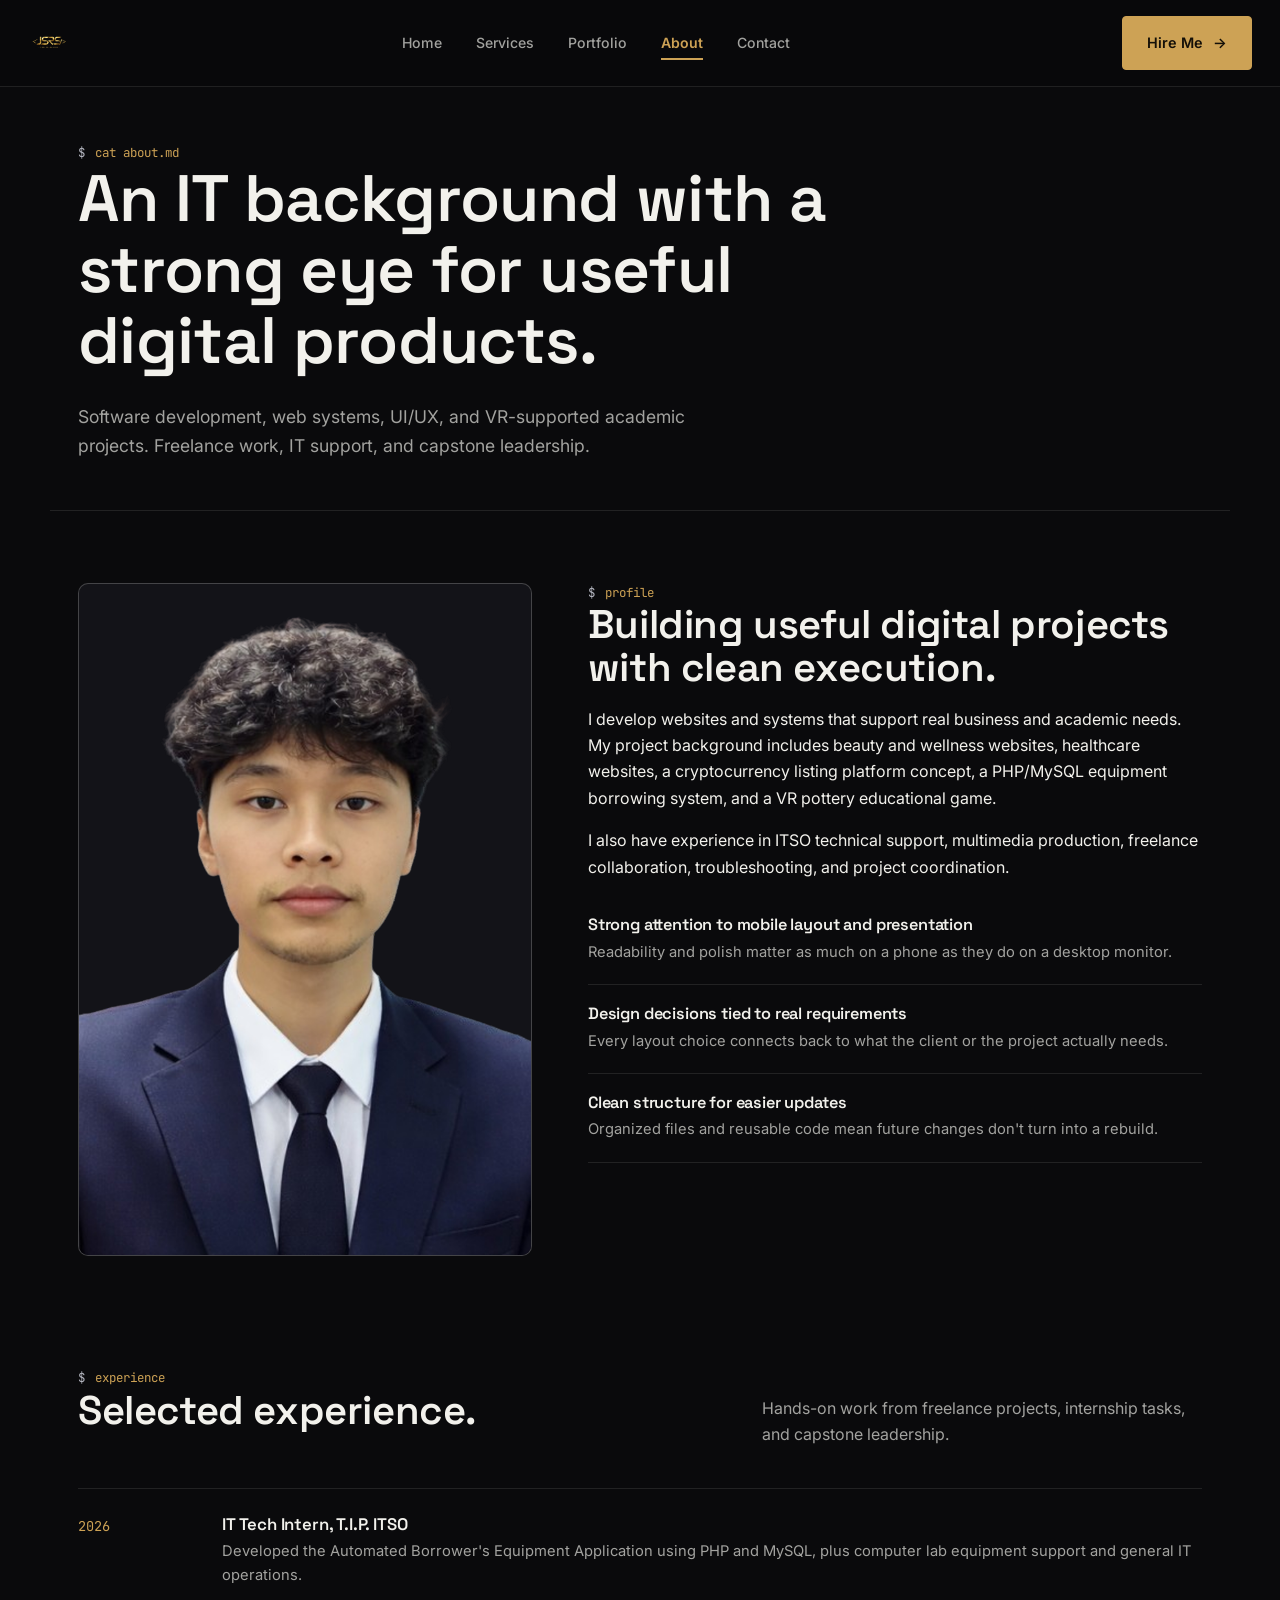
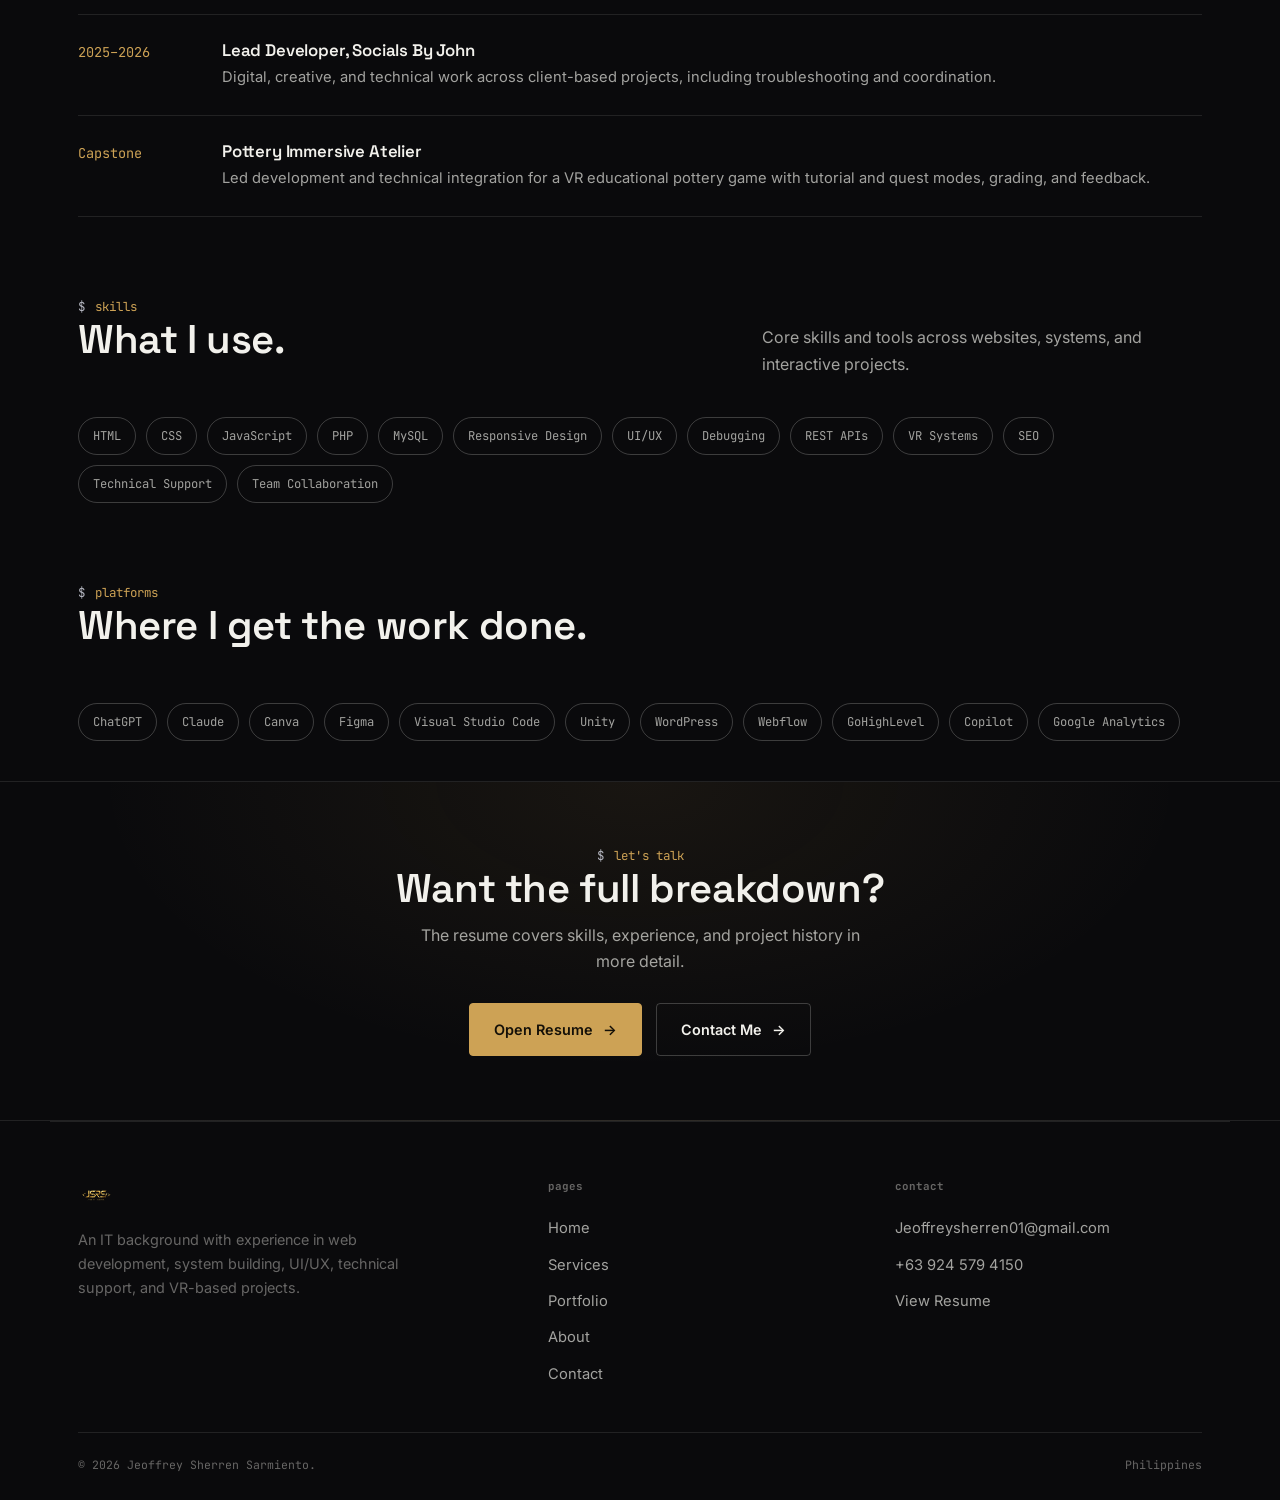
==== commit 2e90d2e2: "JSRS" ====
--- a/about.html
+++ b/about.html
@@ -5,7 +5,7 @@
 <meta name="viewport" content="width=device-width, initial-scale=1.0">
 <title>About | Jeoffrey Sherren Sarmiento</title>
 <meta name="description" content="About Jeoffrey Sherren Sarmiento, web developer and Information Technology graduate based in the Philippines.">
-<link rel="icon" href="./assets/jeoffrey.png" type="image/png">
+<link rel="icon" href="./assets/jsrs-logo.png" type="image/png">
 <link rel="preconnect" href="https://fonts.googleapis.com">
 <link href="https://fonts.googleapis.com/css2?family=Space+Grotesk:wght@500;600;700&family=Inter:wght@400;500;600;700&family=JetBrains+Mono:wght@400;500;600&display=swap" rel="stylesheet">
 <link rel="stylesheet" href="./style.css">
@@ -14,8 +14,7 @@
 
 <header class="nav-bar">
   <a class="brand" href="./index.html">
-    <span class="mark">JS</span>
-    <span>JSRS<br><small>Web Developer</small></span>
+    <img class="brand-logo" src="./assets/jsrs-logo.png" alt="JSRS, Web Developer">
   </a>
   <button class="menu-toggle" aria-label="Open menu" aria-expanded="false">☰</button>
   <nav class="nav-links" aria-label="Main navigation">
@@ -93,7 +92,7 @@
   <div class="chip-row reveal">
     <span class="chip">HTML</span><span class="chip">CSS</span><span class="chip">JavaScript</span><span class="chip">PHP</span><span class="chip">MySQL</span>
     <span class="chip">Responsive Design</span><span class="chip">UI/UX</span><span class="chip">Debugging</span><span class="chip">REST APIs</span>
-    <span class="chip">VR Systems</span><span class="chip">Technical Support</span><span class="chip">Team Collaboration</span>
+    <span class="chip">VR Systems</span><span class="chip">SEO</span><span class="chip">Technical Support</span><span class="chip">Team Collaboration</span>
   </div>
 </section>
 
@@ -103,7 +102,7 @@
   </div>
   <div class="chip-row reveal">
     <span class="chip">ChatGPT</span><span class="chip">Claude</span><span class="chip">Canva</span><span class="chip">Figma</span>
-    <span class="chip">Visual Studio Code</span><span class="chip">Unity</span><span class="chip">WordPress</span>
+    <span class="chip">Visual Studio Code</span><span class="chip">Unity</span><span class="chip">WordPress</span><span class="chip">Webflow</span>
     <span class="chip">GoHighLevel</span><span class="chip">Copilot</span><span class="chip">Google Analytics</span>
   </div>
 </section>
@@ -125,7 +124,7 @@
 <footer class="footer wrap">
   <div class="footer-top">
     <div>
-      <a class="footer-brand" href="./index.html"><span class="mark">JS</span><span style="font-family:var(--display); font-weight:600; font-size:1.05rem; color:var(--paper);">JSRS</span></a>
+      <a class="footer-brand" href="./index.html"><img class="brand-logo" src="./assets/jsrs-logo.png" alt="JSRS, Web Developer"></a>
       <p>An IT background with experience in web development, system building, UI/UX, technical support, and VR-based projects.</p>
     </div>
     <div class="footer-links">
--- a/style.css
+++ b/style.css
@@ -85,6 +85,8 @@
   border-bottom:1px solid var(--line);
 }
 .brand{ display:flex; align-items:center; gap:12px; }
+.brand-logo{ height:42px; width:auto; display:block; }
+.footer-brand .brand-logo{ height:36px; }
 .brand .mark{
   width:40px; height:40px; border-radius:var(--radius); background:var(--ink-3); border:1px solid var(--line-strong);
   display:flex; align-items:center; justify-content:center; font-family:var(--display); font-weight:700; font-size:1rem;
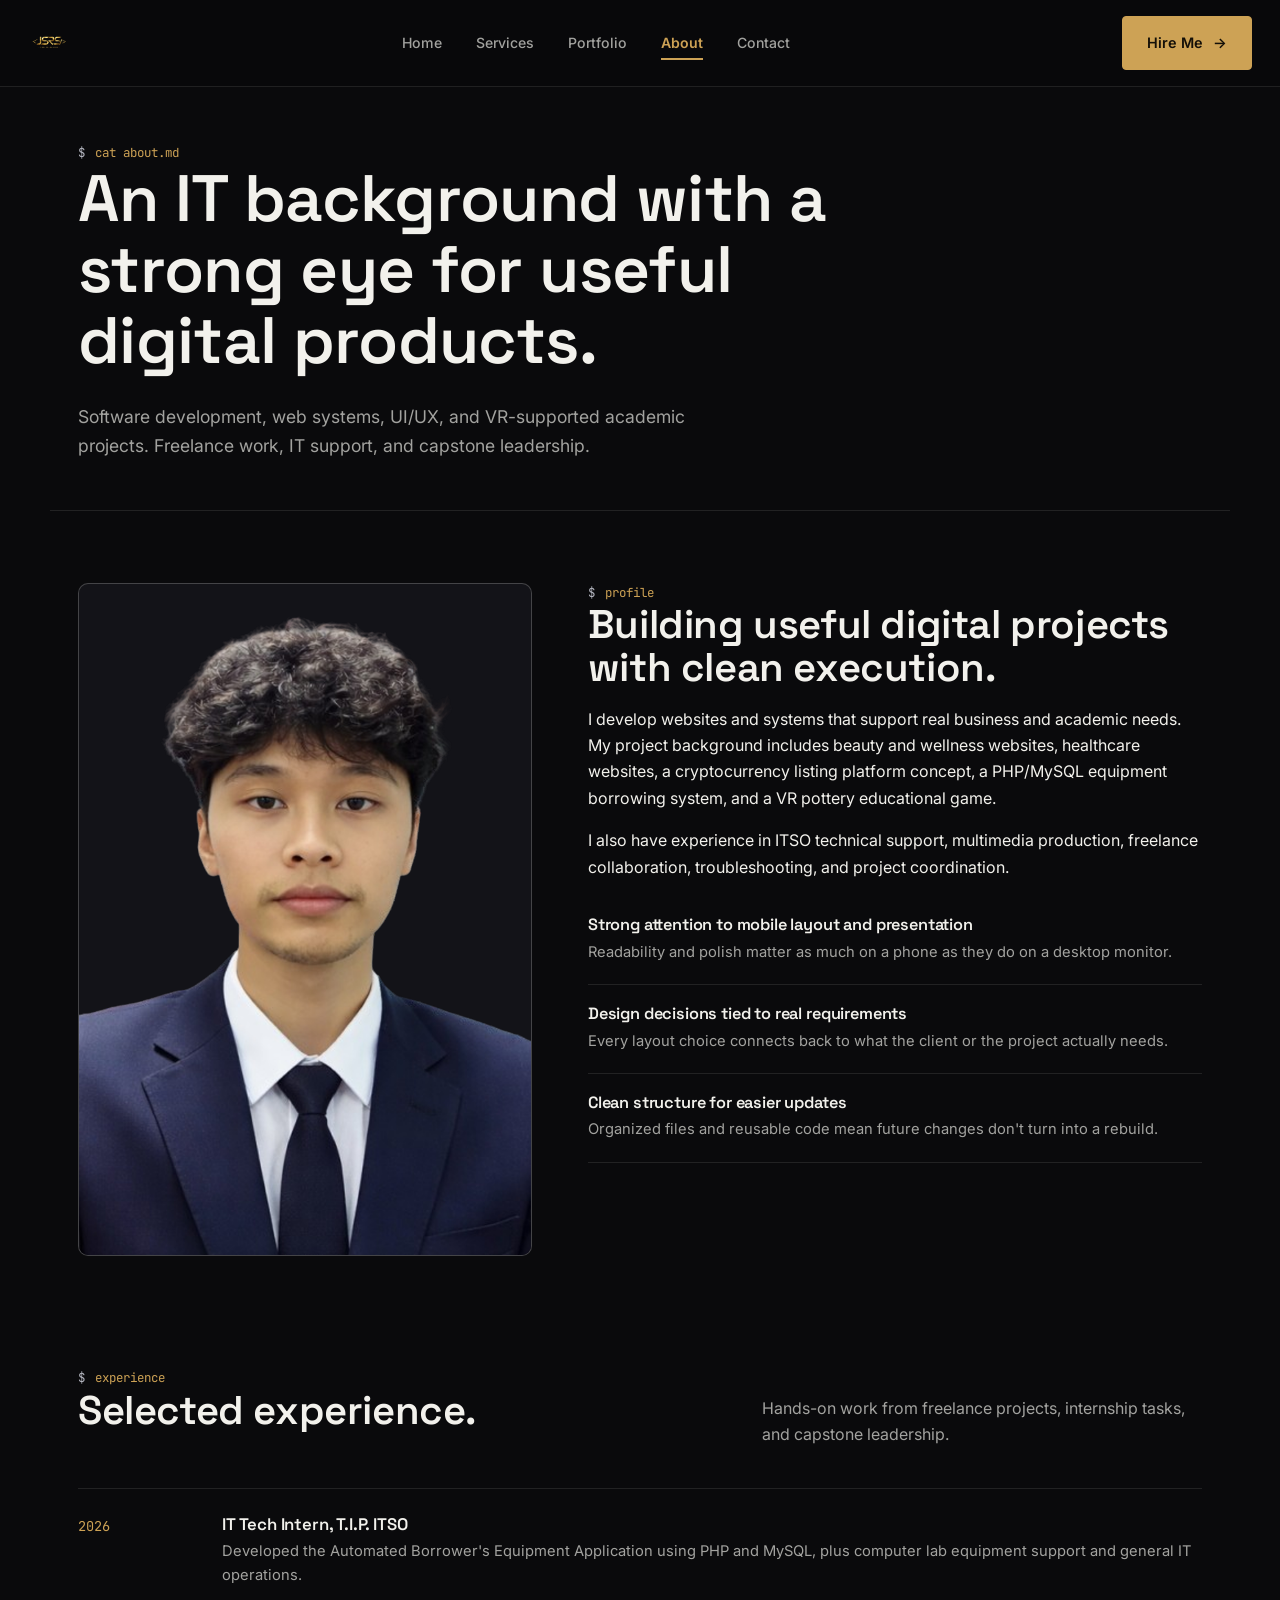
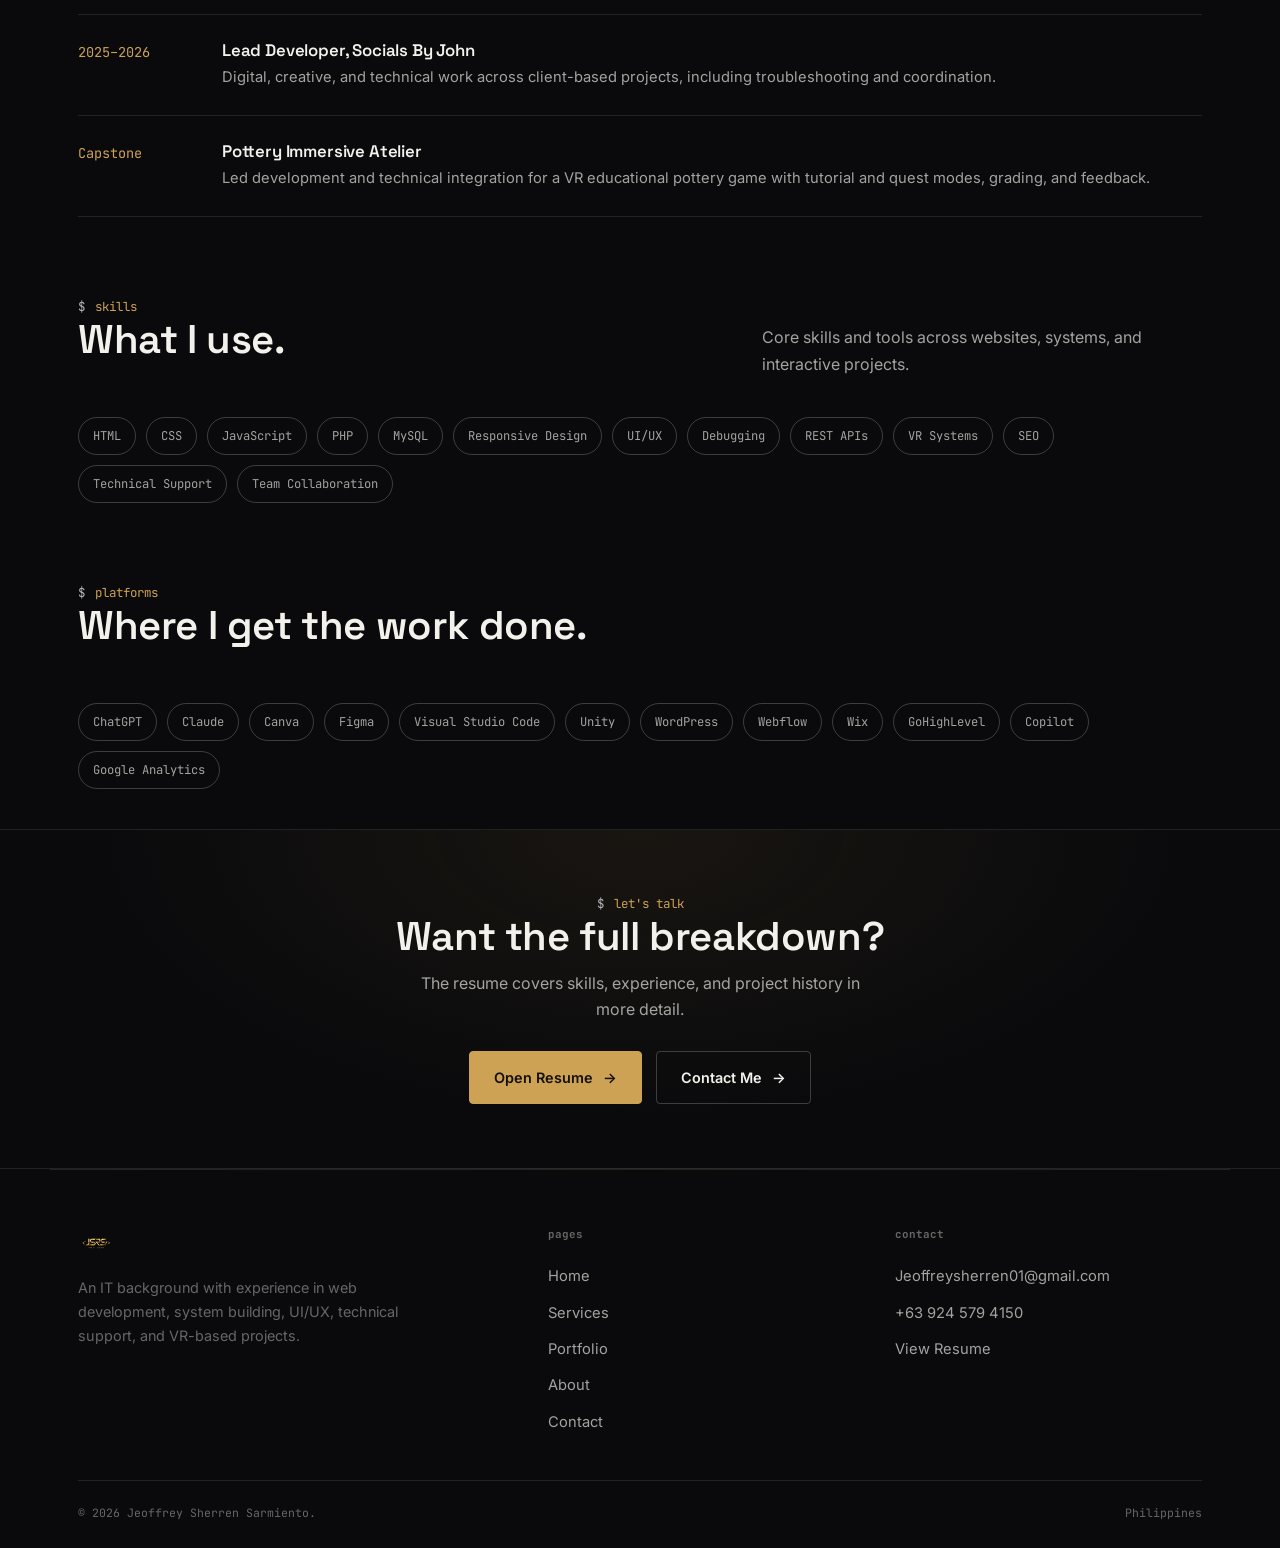
==== commit 2a472902: "Jsrs" ====
--- a/about.html
+++ b/about.html
@@ -8,7 +8,7 @@
 <link rel="icon" href="./assets/jsrs-logo.png" type="image/png">
 <link rel="preconnect" href="https://fonts.googleapis.com">
 <link href="https://fonts.googleapis.com/css2?family=Space+Grotesk:wght@500;600;700&family=Inter:wght@400;500;600;700&family=JetBrains+Mono:wght@400;500;600&display=swap" rel="stylesheet">
-<link rel="stylesheet" href="./style.css">
+<link rel="stylesheet" href="./style.css?v=2">
 </head>
 <body>
 
@@ -102,7 +102,7 @@
   </div>
   <div class="chip-row reveal">
     <span class="chip">ChatGPT</span><span class="chip">Claude</span><span class="chip">Canva</span><span class="chip">Figma</span>
-    <span class="chip">Visual Studio Code</span><span class="chip">Unity</span><span class="chip">WordPress</span><span class="chip">Webflow</span>
+    <span class="chip">Visual Studio Code</span><span class="chip">Unity</span><span class="chip">WordPress</span><span class="chip">Webflow</span><span class="chip">Wix</span>
     <span class="chip">GoHighLevel</span><span class="chip">Copilot</span><span class="chip">Google Analytics</span>
   </div>
 </section>
@@ -148,6 +148,6 @@
   </div>
 </footer>
 
-<script src="./script.js"></script>
+<script src="./script.js?v=2"></script>
 </body>
 </html>
--- a/style.css
+++ b/style.css
@@ -85,8 +85,8 @@
   border-bottom:1px solid var(--line);
 }
 .brand{ display:flex; align-items:center; gap:12px; }
-.brand-logo{ height:42px; width:auto; display:block; }
-.footer-brand .brand-logo{ height:36px; }
+.brand-logo{ height:42px; width:auto; max-width:140px; max-height:42px; display:block; object-fit:contain; }
+.footer-brand .brand-logo{ height:36px; max-height:36px; }
 .brand .mark{
   width:40px; height:40px; border-radius:var(--radius); background:var(--ink-3); border:1px solid var(--line-strong);
   display:flex; align-items:center; justify-content:center; font-family:var(--display); font-weight:700; font-size:1rem;
